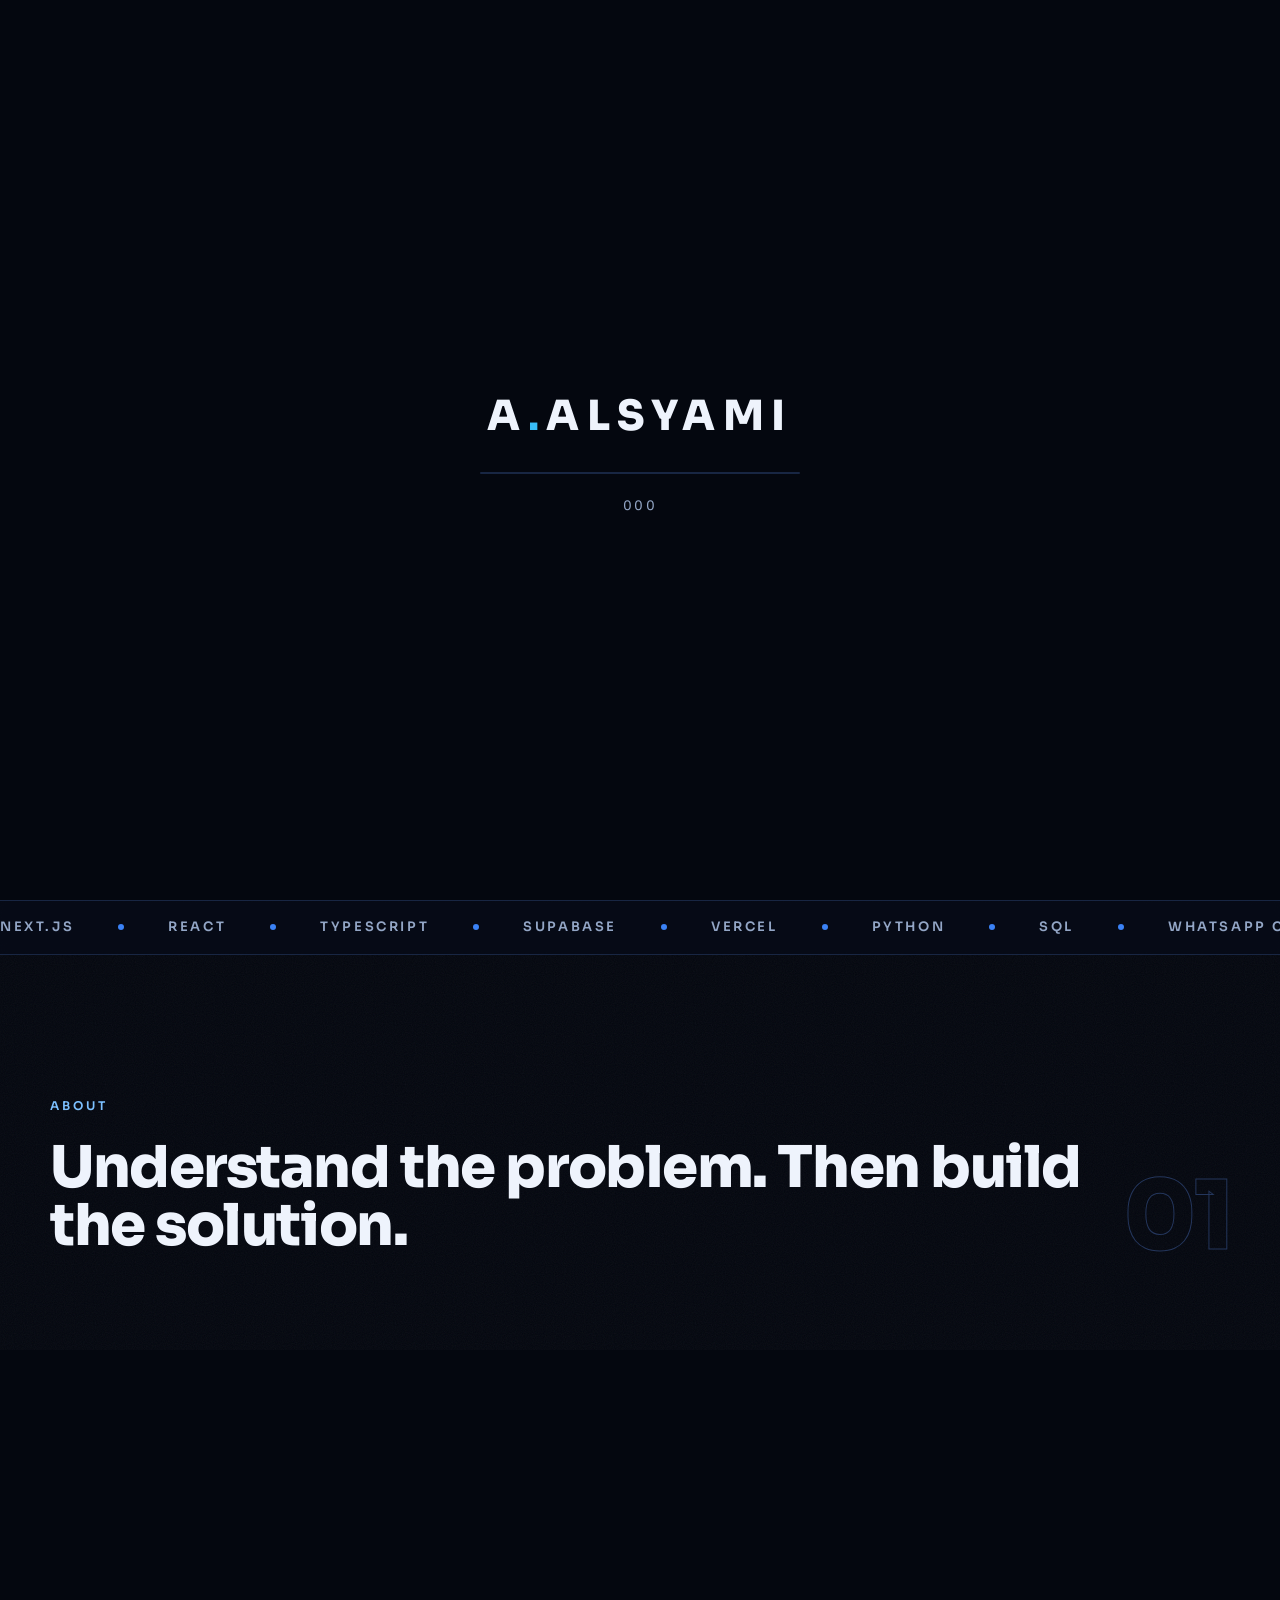
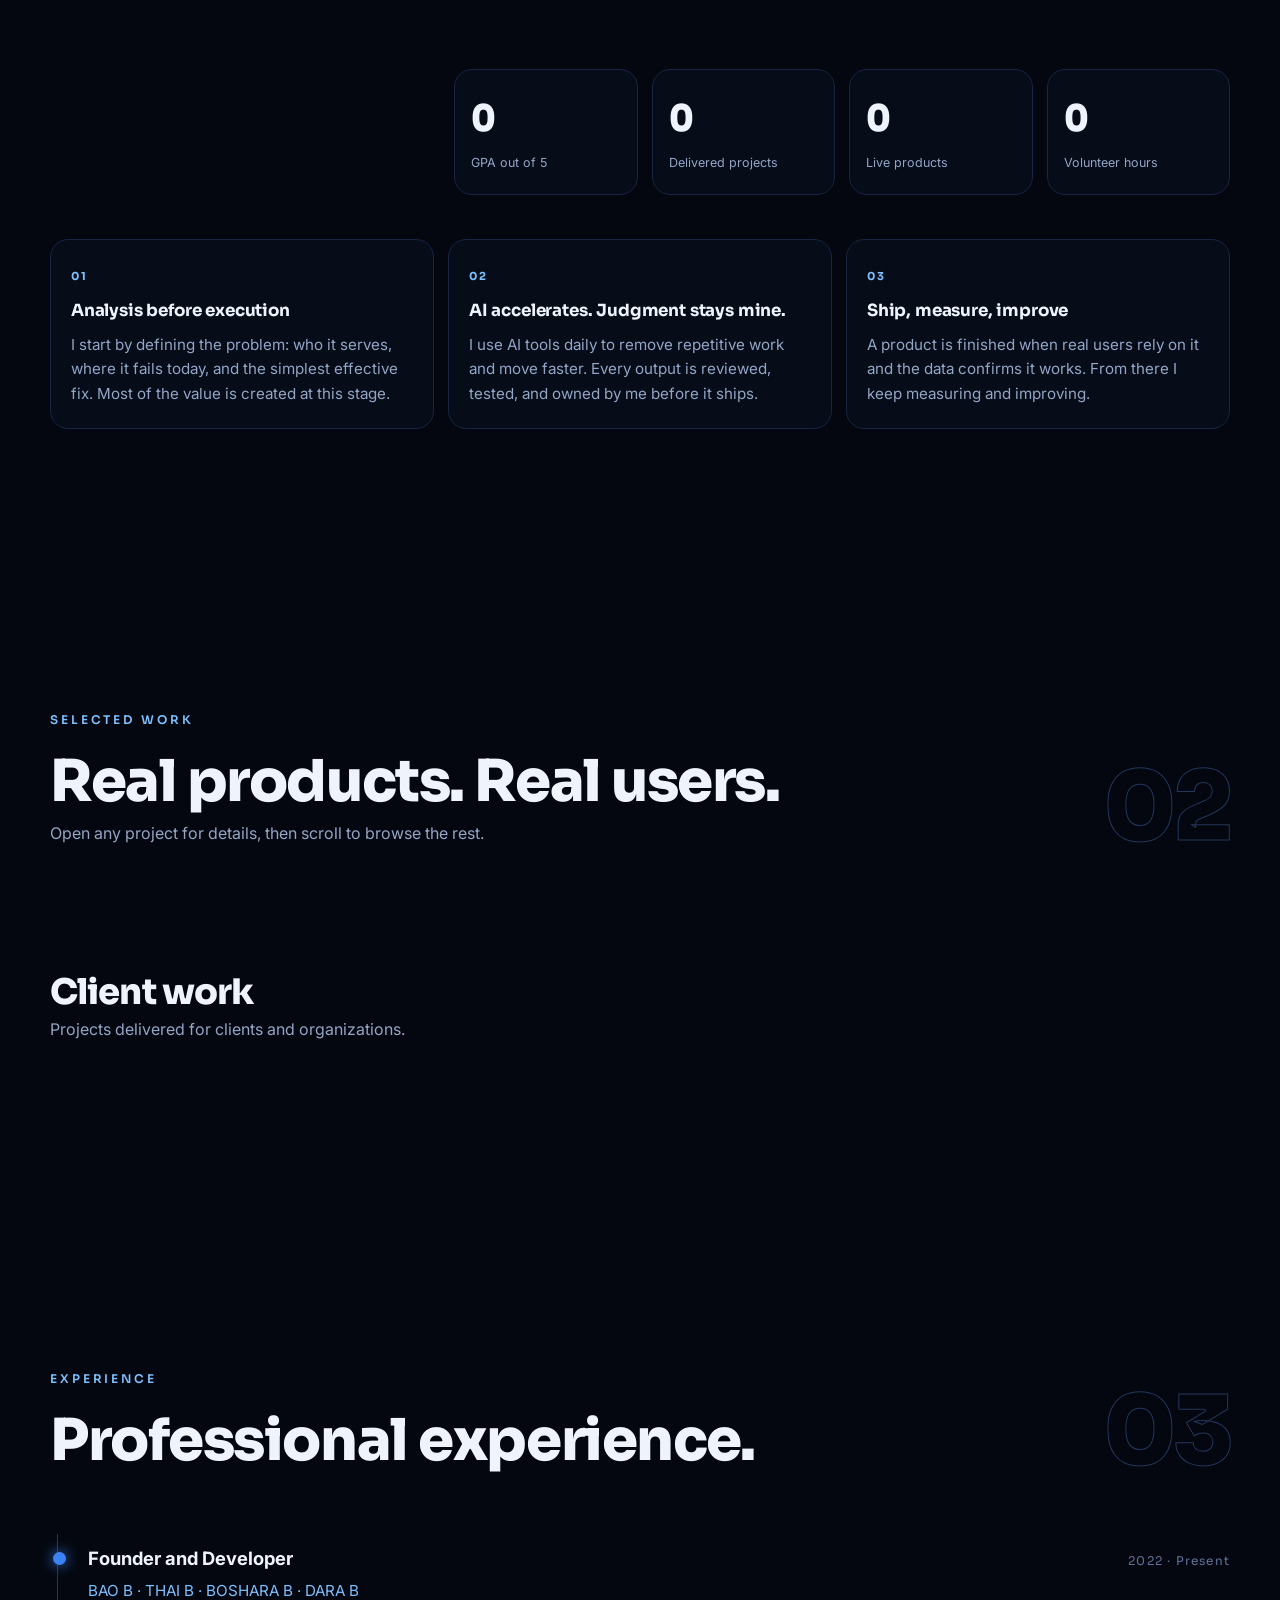
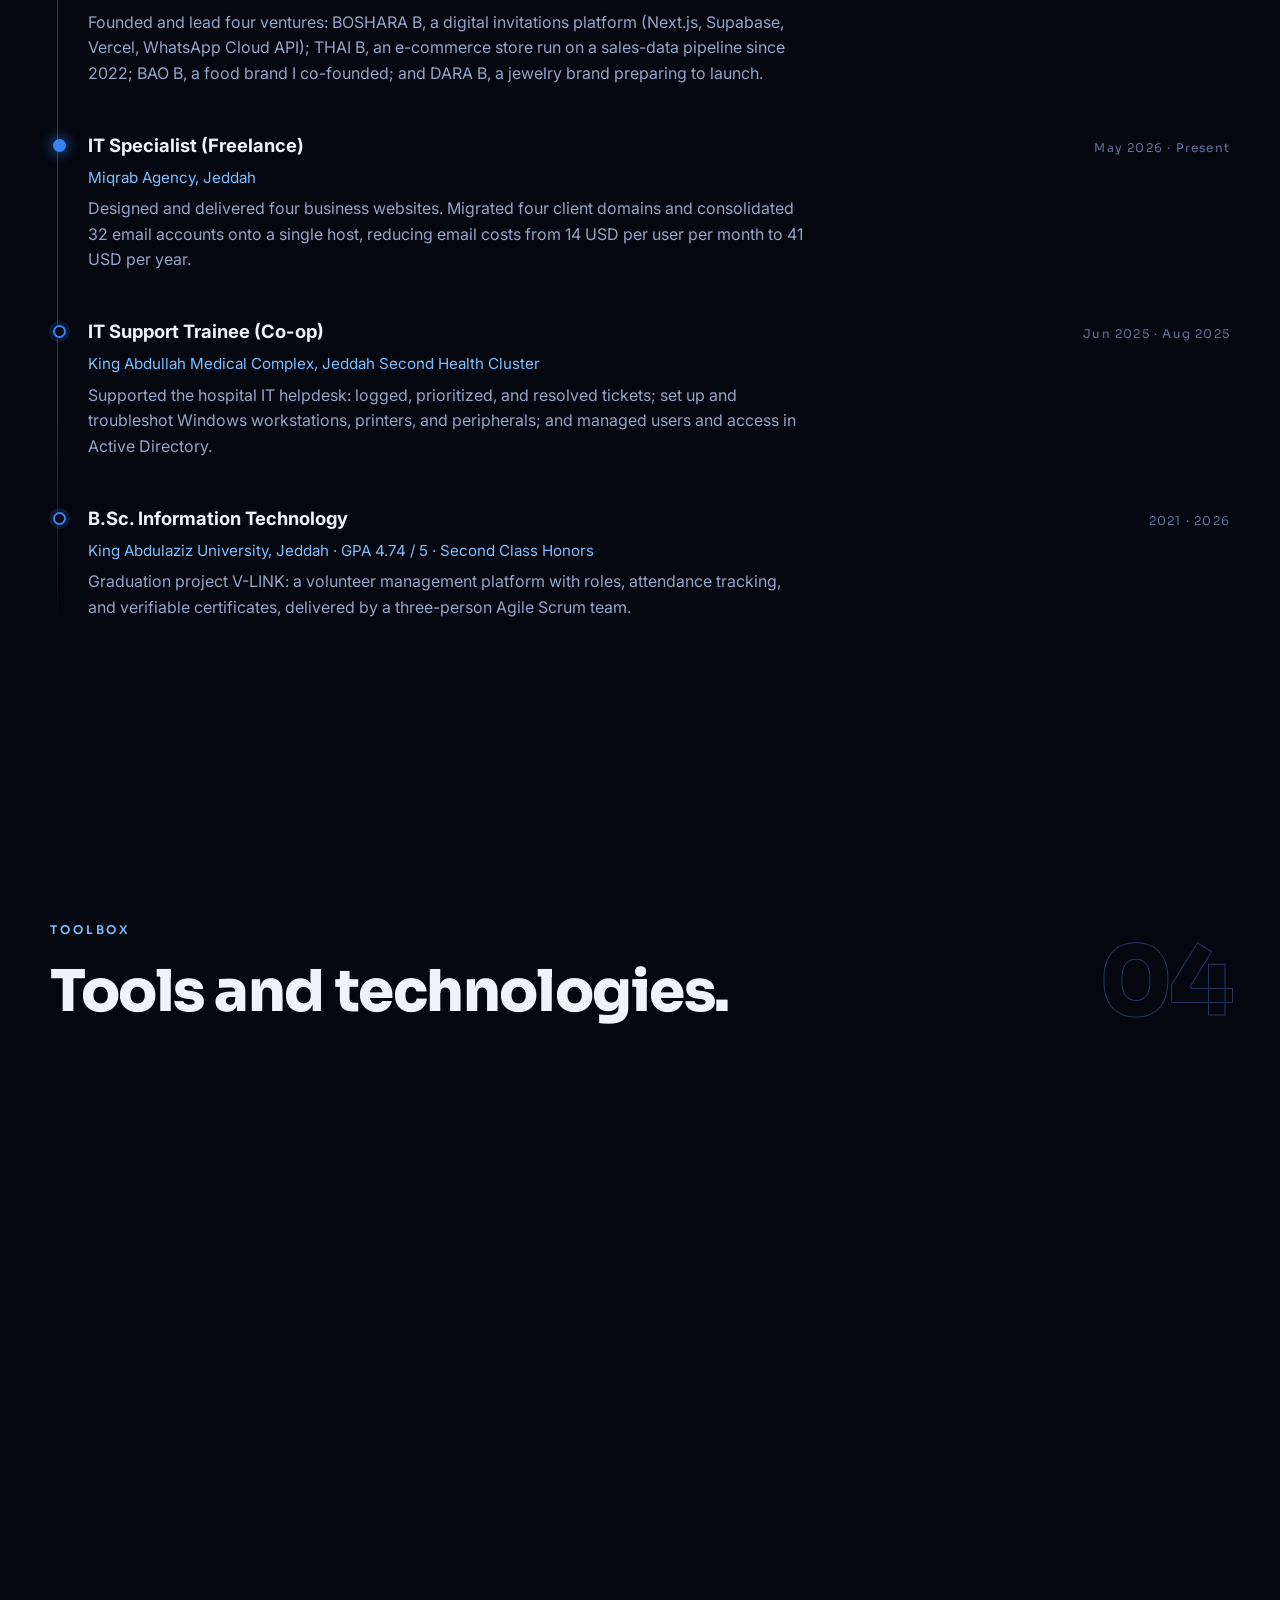
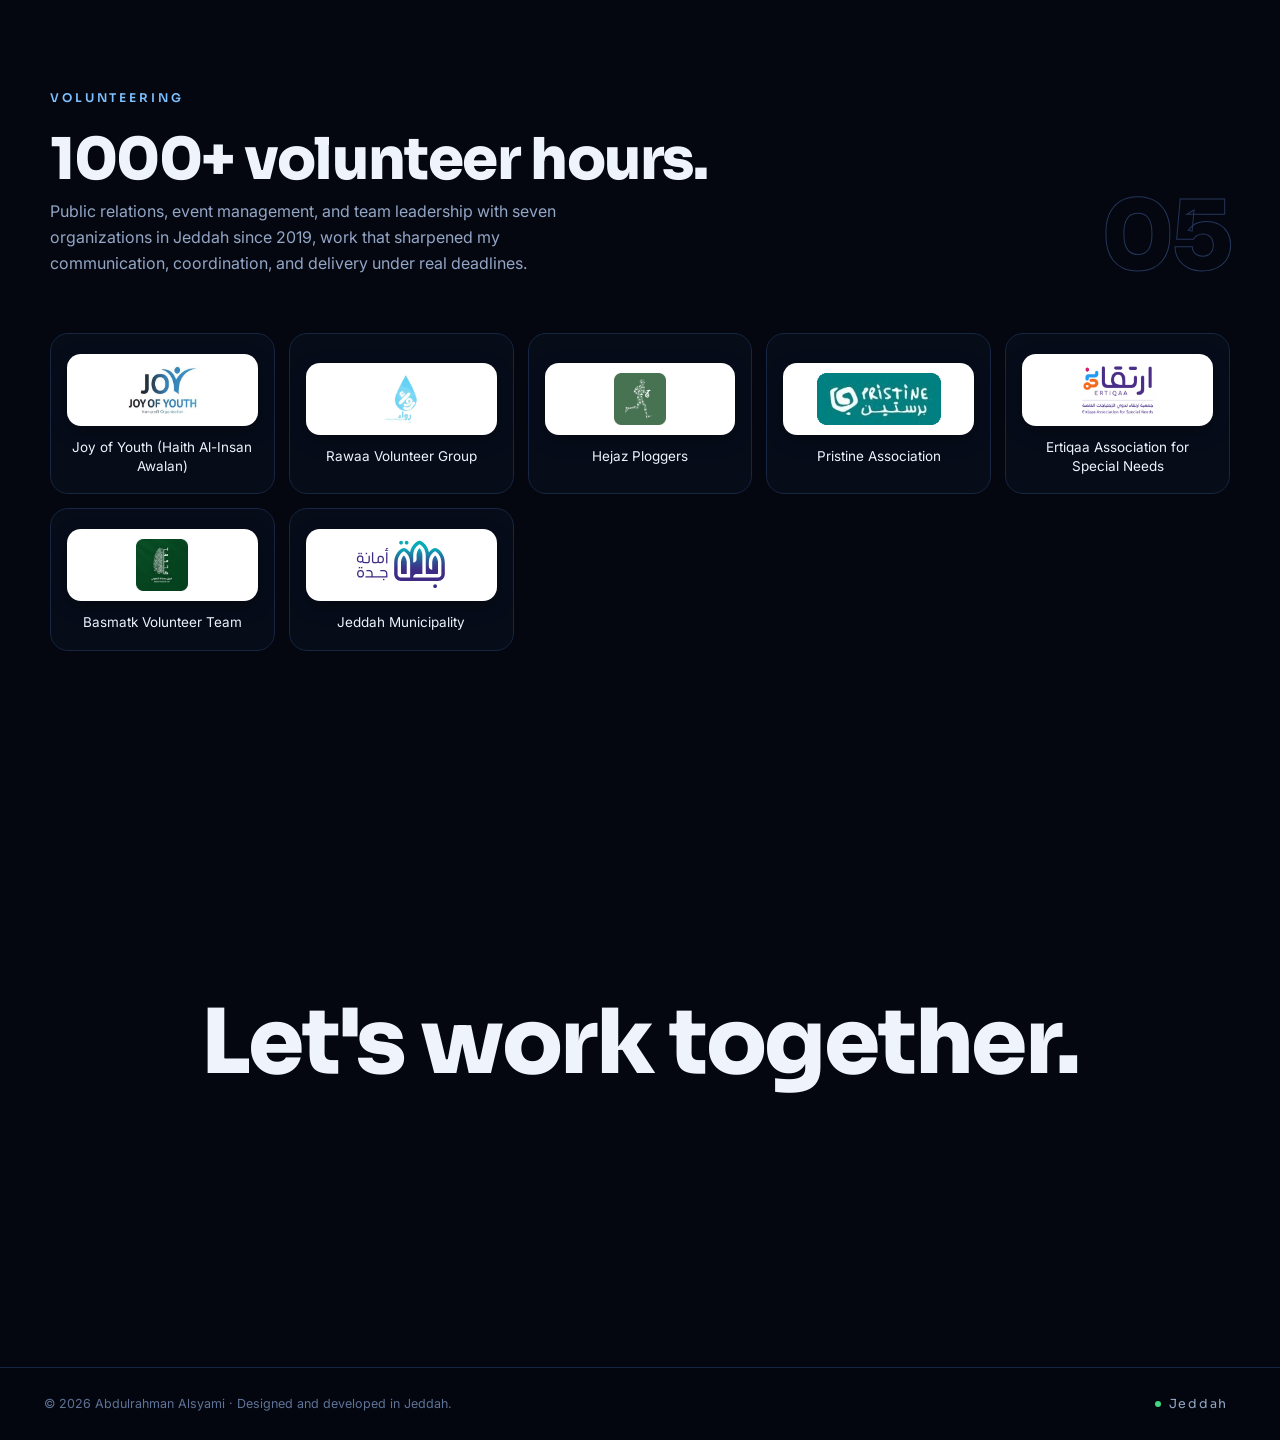
==== index.html @ 31112c0c "Portfolio site" ====
<!DOCTYPE html>
<html lang="en" dir="ltr">
<head>
<meta charset="UTF-8" />
<meta name="viewport" content="width=device-width, initial-scale=1.0, viewport-fit=cover" />
<title>Abdulrahman Alsyami · Developer</title>
<meta name="description" content="Abdulrahman Alsyami. IT graduate and full-stack developer in Jeddah. I build and ship real products: platforms, websites, data, and AI." />
<meta name="theme-color" content="#04070f" />
<meta property="og:title" content="Abdulrahman Alsyami · Developer" />
<meta property="og:description" content="I build and ship real products. Platforms, websites, data, and AI." />
<meta property="og:image" content="assets/p-bosharab.jpg" />
<link rel="icon" href="data:image/svg+xml,%3Csvg xmlns='http://www.w3.org/2000/svg' viewBox='0 0 64 64'%3E%3Crect width='64' height='64' rx='14' fill='%2304070f'/%3E%3Ctext x='50%25' y='56%25' dominant-baseline='middle' text-anchor='middle' font-family='Arial' font-weight='800' font-size='34' fill='%233b82f6'%3EA%3C/text%3E%3C/svg%3E" />
<link rel="preconnect" href="https://fonts.googleapis.com" />
<link rel="preconnect" href="https://fonts.gstatic.com" crossorigin />
<link href="https://fonts.googleapis.com/css2?family=Sora:wght@400;600;700;800&family=Inter:wght@400;500;600&family=IBM+Plex+Sans+Arabic:wght@400;500;600;700&display=swap" rel="stylesheet" />
<style>
/* ============ tokens ============ */
:root{
  --bg:#04070f; --bg2:#070c1a; --surface:#0b1224; --surface2:#0f1a33; --line:#182643; --line2:#24365c;
  --ink:#eef3fc; --soft:#93a6c6; --mute:#5f7398;
  --blue:#3b82f6; --sky:#38bdf8; --ice:#7cc0ff; --deep:#1d4ed8;
  --grad:linear-gradient(92deg,#7cc0ff 0%,#3b82f6 45%,#38bdf8 100%);
  --fd:"Sora",system-ui,sans-serif; --ft:"Inter",system-ui,sans-serif; --fa:"IBM Plex Sans Arabic",system-ui,sans-serif;
  --nav:74px; --r:18px; --r2:26px; --gutter:clamp(18px,4vw,44px);
  --ease:cubic-bezier(.16,1,.3,1);
}
*{margin:0;padding:0;box-sizing:border-box}
html{scroll-behavior:auto;-webkit-text-size-adjust:100%}
html.lenis,html.lenis body{height:auto}
.lenis.lenis-smooth{scroll-behavior:auto!important}
.lenis.lenis-stopped{overflow:hidden}
body{background:var(--bg);color:var(--ink);font-family:var(--ft);line-height:1.6;overflow-x:hidden;-webkit-font-smoothing:antialiased;min-height:100svh}
body.locked{position:fixed;left:0;right:0;width:100%;overflow:hidden}
html[dir=rtl] body{font-family:var(--fa)}
html[dir=rtl] .fd,html[dir=rtl] .brand,html[dir=rtl] .btn,html[dir=rtl] h1,html[dir=rtl] h2,html[dir=rtl] h3{font-family:var(--fa);letter-spacing:0}
a{color:inherit;text-decoration:none}
button{font:inherit;color:inherit;background:none;border:0;cursor:pointer}
img{max-width:100%;display:block}
ul{list-style:none}
::selection{background:rgba(59,130,246,.45);color:#fff}
.fd{font-family:var(--fd);font-weight:800;letter-spacing:-.025em;line-height:1.02}
html[dir=rtl] .fd{line-height:1.28}
.wrap{width:min(1180px,100% - var(--gutter)*2);margin-inline:auto}
.sr-only{position:absolute;width:1px;height:1px;overflow:hidden;clip:rect(0 0 0 0);white-space:nowrap}
.grad{background:var(--grad);-webkit-background-clip:text;background-clip:text;color:transparent}
.no-gl .gl-only{display:none!important}
.gl-only-hidden{display:none}
.no-gl .gl-only-hidden{display:block}

/* ============ layers ============ */
#gl{position:fixed;inset:0;z-index:0;display:block}
.veil{position:fixed;inset:0;z-index:1;pointer-events:none;
  background:radial-gradient(1000px 600px at 75% -10%,rgba(59,130,246,.16),transparent 60%),
             radial-gradient(800px 500px at 5% 110%,rgba(56,189,248,.09),transparent 60%)}
.grain{position:fixed;inset:-50%;z-index:1;pointer-events:none;opacity:.055;
  background-image:url("data:image/svg+xml,%3Csvg xmlns='http://www.w3.org/2000/svg' width='300' height='300'%3E%3Cfilter id='n'%3E%3CfeTurbulence type='fractalNoise' baseFrequency='.9' numOctaves='2' stitchTiles='stitch'/%3E%3C/filter%3E%3Crect width='100%25' height='100%25' filter='url(%23n)'/%3E%3C/svg%3E");
  animation:grain 1.2s steps(6) infinite}
@keyframes grain{0%{transform:translate(0,0)}20%{transform:translate(-3%,2%)}40%{transform:translate(2%,-4%)}60%{transform:translate(-4%,-1%)}80%{transform:translate(3%,3%)}100%{transform:translate(0,0)}}
main{position:relative;z-index:2}
html,body{overflow-x:clip}
section{overflow-x:clip}
#progress{position:fixed;top:0;left:0;height:2px;width:0;background:var(--grad);z-index:90;pointer-events:none}

/* ============ loader ============ */
#loader{position:fixed;inset:0;z-index:200;background:var(--bg);display:flex;flex-direction:column;align-items:center;justify-content:center;gap:22px}
#loader .ld-name{font-family:var(--fd);font-weight:800;font-size:clamp(1.6rem,4vw,2.6rem);letter-spacing:.18em}
#loader .ld-name b{color:var(--sky)}
#loader .ld-bar{width:min(320px,60vw);height:2px;background:var(--line);overflow:hidden;border-radius:2px}
#loader .ld-bar i{display:block;height:100%;width:0;background:var(--grad)}
#loader .ld-num{font-family:var(--fd);font-variant-numeric:tabular-nums;color:var(--soft);font-size:13px;letter-spacing:.2em}

/* ============ cursor ============ */
.cur,.cur-d{position:fixed;top:0;left:0;z-index:150;pointer-events:none;border-radius:50%;transform:translate(-50%,-50%);will-change:transform}
.cur{width:36px;height:36px;border:1px solid rgba(124,192,255,.75);mix-blend-mode:difference;transition:width .25s,height .25s,background .25s,border-color .25s;display:flex;align-items:center;justify-content:center}
.cur-d{width:6px;height:6px;background:var(--sky)}
.cur.big{width:70px;height:70px;background:rgba(124,192,255,.15);border-color:transparent}
.cur.txt{width:88px;height:88px;background:var(--sky);border-color:transparent;mix-blend-mode:normal}
.cur span{font-family:var(--fd);font-size:11px;font-weight:700;letter-spacing:.14em;color:#04070f;opacity:0;transition:.2s}
.cur.txt span{opacity:1}
html[dir=rtl] .cur span{font-family:var(--fa);letter-spacing:0;font-size:13px}
.hero{cursor:default}
.cur.hide,.cur-d.hide{opacity:0}
@media(hover:none){.cur,.cur-d{display:none}}
@media(hover:hover){body{cursor:none}a,button{cursor:none}}

/* ============ nav ============ */
nav{position:fixed;top:0;left:0;right:0;z-index:80;height:var(--nav);display:grid;grid-template-columns:1fr auto 1fr;align-items:center;gap:12px;padding:0 var(--gutter);transition:background .35s,border-color .35s;border-bottom:1px solid transparent}
nav.scrolled{background:rgba(4,7,15,.66);backdrop-filter:blur(16px);-webkit-backdrop-filter:blur(16px);border-color:var(--line)}
.brand{display:flex;align-items:center;gap:11px;justify-self:start;min-width:0}
.mark{flex:0 0 auto;width:38px;height:38px;border-radius:12px;background:linear-gradient(135deg,#3b82f6,#0ea5e9);display:grid;place-items:center;font-family:var(--fd);font-weight:800;font-size:17px;color:#fff;box-shadow:0 8px 22px rgba(59,130,246,.35);position:relative}
.mark::after{content:"";position:absolute;right:-2px;bottom:-2px;width:10px;height:10px;border-radius:50%;background:#41d67f;border:2px solid var(--bg);animation:pulse 2.2s infinite}
html[dir=rtl] .mark::after{right:auto;left:-2px}
.bname{display:flex;flex-direction:column;line-height:1.15;min-width:0}
.bname b{font-family:var(--fd);font-weight:700;font-size:13px;letter-spacing:.01em;white-space:nowrap}
.bname i{font-style:normal;font-size:11px;color:var(--soft);white-space:nowrap}
html[dir=rtl] .bname b{font-family:var(--fa);font-size:14px}
.nlinks{position:relative;display:flex;align-items:center;gap:2px;padding:5px;border:1px solid var(--line);border-radius:999px;background:rgba(11,18,36,.6);backdrop-filter:blur(10px);-webkit-backdrop-filter:blur(10px);justify-self:center}
.nlinks a{position:relative;z-index:1;font-size:12.5px;letter-spacing:.04em;color:var(--soft);padding:8px 13px;border-radius:999px;transition:color .2s;white-space:nowrap}
html[dir=rtl] .nlinks a{letter-spacing:0;font-size:13.5px}
.nlinks a:hover,.nlinks a.on{color:var(--ink)}
.nlinks .ind{position:absolute;top:5px;bottom:5px;left:0;width:0;border-radius:999px;background:rgba(59,130,246,.22);border:1px solid rgba(124,192,255,.28);opacity:0;transition:left .45s var(--ease),width .45s var(--ease),opacity .3s;z-index:0}
.nlinks .ind.show{opacity:1}
.nright{display:flex;align-items:center;gap:8px;justify-self:end}
.chip{border:1px solid var(--line2);border-radius:999px;padding:8px 13px;font-family:var(--fd);font-size:11.5px;letter-spacing:.12em;color:var(--ink);display:inline-flex;align-items:center;gap:8px;background:rgba(11,18,36,.5);transition:.2s}
.chip:hover{border-color:var(--blue);background:rgba(59,130,246,.12)}
html[dir=rtl] .chip{letter-spacing:0;font-family:var(--fa);font-size:13px}
.btn.xs{padding:9px 15px;font-size:12px;gap:7px}
@media(max-width:1000px){nav{grid-template-columns:1fr auto}.nlinks{display:none}}
@media(max-width:700px){.btn.xs{display:none}.bname i{display:none}}

/* ============ hero ============ */
.hero{min-height:100svh;position:relative;display:flex;flex-direction:column;justify-content:flex-end;padding:calc(var(--nav) + 12px) 0 clamp(36px,7vh,80px)}
.hero .pill{position:absolute;top:calc(var(--nav) + 10px);inset-inline-start:var(--gutter);display:inline-flex;align-items:center;gap:9px;border:1px solid var(--line);border-radius:999px;padding:7px 14px;font-size:12.5px;color:var(--soft);background:rgba(11,18,36,.55);backdrop-filter:blur(8px)}
.hero .pill i{width:8px;height:8px;border-radius:50%;background:#41d67f;animation:pulse 2s infinite}
.hero-in{position:relative}
.hero-cap{min-height:5.4rem;display:flex;flex-direction:column;justify-content:flex-end;gap:4px;margin-bottom:14px}
.hero-cap b{font-size:clamp(1.7rem,3.6vw,2.8rem);align-self:flex-start;background:var(--grad);-webkit-background-clip:text;background-clip:text;color:transparent;padding:.3em .1em .42em;margin:-.3em -.1em -.42em;line-height:1.1}
.hero-cap span{color:var(--soft);font-size:clamp(.95rem,1.4vw,1.1rem)}
html[dir=rtl] .hero-cap b{font-family:var(--fa);font-weight:700}

.hero-cap.intro b{font-size:clamp(1.3rem,2.4vw,1.9rem)}
.stage-dots{position:absolute;inset-inline-end:var(--gutter);top:50%;transform:translateY(-50%);display:flex;flex-direction:column;gap:12px;z-index:3}
.stage-dots i{width:8px;height:8px;border-radius:50%;background:var(--line2);transition:height .4s var(--ease),background .3s}
.stage-dots i.on{height:26px;border-radius:6px;background:var(--grad)}
@media(max-width:700px){.stage-dots{top:auto;bottom:18px;transform:none;flex-direction:row;inset-inline-end:50%;margin-inline-end:-38px}.stage-dots i.on{height:8px;width:24px}}
.hero .first{font-family:var(--fd);font-weight:600;font-size:clamp(12px,1.4vw,15px);letter-spacing:.34em;text-transform:uppercase;color:var(--ice);margin-bottom:10px}
html[dir=rtl] .hero .first{letter-spacing:.06em;font-size:clamp(14px,1.6vw,18px)}
.hero .h1{font-size:clamp(3rem,11vw,8.4rem);line-height:.95;margin-bottom:14px}
.hero .role{font-family:var(--fd);font-weight:600;font-size:clamp(1.15rem,2.6vw,1.9rem);color:var(--ink);min-height:1.4em;margin-bottom:16px;letter-spacing:-.01em}
.hero .role .rs{color:var(--sky)}
.hero .lead{max-width:560px;color:var(--soft);font-size:clamp(1rem,1.35vw,1.12rem);margin-bottom:30px}
.hero .cta{display:flex;flex-wrap:wrap;gap:12px;align-items:center}
.btn{display:inline-flex;align-items:center;gap:10px;padding:14px 22px;border-radius:999px;font-family:var(--fd);font-weight:700;font-size:13.5px;letter-spacing:.06em;border:1px solid var(--line2);transition:transform .25s var(--ease),background .25s,border-color .25s,color .25s;position:relative;overflow:hidden}
.btn.pri{background:var(--ink);color:#04070f;border-color:transparent}
.btn.pri:hover{background:#fff}
.btn.ghost:hover{border-color:var(--blue);background:rgba(59,130,246,.12)}
.btn .arr{display:inline-block;transition:transform .3s var(--ease)}
.btn:hover .arr{transform:translateX(4px)}
html[dir=rtl] .btn .arr{transform:scaleX(-1)}
html[dir=rtl] .btn:hover .arr{transform:scaleX(-1) translateX(4px)}
.scroll-hint{position:absolute;bottom:clamp(36px,7vh,80px);inset-inline-end:var(--gutter);display:flex;align-items:center;gap:12px;font-size:11px;letter-spacing:.24em;text-transform:uppercase;color:var(--mute);writing-mode:vertical-rl}
.scroll-hint i{width:1px;height:52px;background:linear-gradient(var(--sky),transparent);display:block;animation:hint 2s infinite}
@keyframes hint{0%{transform:scaleY(0);transform-origin:top}50%{transform:scaleY(1);transform-origin:top}51%{transform-origin:bottom}100%{transform:scaleY(0);transform-origin:bottom}}
html[dir=rtl] .scroll-hint{letter-spacing:.1em}
@media(max-width:700px){.scroll-hint{display:none}.hero .pill{font-size:11.5px}}

/* ============ marquee ============ */
.marq{border-top:1px solid var(--line);border-bottom:1px solid var(--line);padding:16px 0;overflow:hidden;background:rgba(7,12,26,.55);backdrop-filter:blur(6px);-webkit-backdrop-filter:blur(6px)}
.marq-track{display:flex;gap:44px;width:max-content;animation:marq 42s linear infinite;will-change:transform}
html[dir=rtl] .marq-track{animation-direction:reverse}
.marq:hover .marq-track{animation-play-state:paused}
.marq span{font-family:var(--fd);font-weight:600;font-size:13px;letter-spacing:.2em;text-transform:uppercase;color:var(--soft);white-space:nowrap;display:flex;align-items:center;gap:44px}
.marq span::after{content:"";width:6px;height:6px;border-radius:50%;background:var(--blue);display:inline-block}
html[dir=rtl] .marq span{letter-spacing:.02em;font-size:14px}
@keyframes marq{to{transform:translateX(-50%)}}

/* ============ sections ============ */
section{padding:clamp(84px,11vw,150px) 0;position:relative}
.sh{display:flex;align-items:flex-end;justify-content:space-between;gap:24px;margin-bottom:clamp(32px,5vw,56px)}
.sh .idx{font-family:var(--fd);font-weight:800;font-size:clamp(3rem,8vw,6rem);line-height:.8;color:transparent;-webkit-text-stroke:1px var(--line2);letter-spacing:-.04em}
.sh .eyebrow{font-family:var(--fd);font-weight:600;letter-spacing:.24em;text-transform:uppercase;font-size:12px;color:var(--ice);margin-bottom:12px}
html[dir=rtl] .sh .eyebrow{letter-spacing:.05em}
.sh h2{font-size:clamp(2rem,5.2vw,3.6rem)}
.sh p{color:var(--soft);max-width:520px;margin-top:10px}
.line{height:1px;background:linear-gradient(90deg,var(--line2),transparent)}

/* split text */
.split .w{display:inline-block;overflow:hidden;vertical-align:bottom;padding:.34em .06em .42em;margin:-.34em -.06em -.42em}
/* the gradient only paints the element box, so give the glyph room for Arabic dots and marks below and above the line */
.split .w.hl i{padding:.3em .08em .42em;margin:-.3em -.08em -.42em}
.split .w i{display:inline-block;font-style:normal;will-change:transform;transform-origin:50% 90%}
.split .w.hl{position:relative;overflow:visible}
.split .w.hl i{background:var(--grad);-webkit-background-clip:text;background-clip:text;color:transparent}
.split .w.hl::after{content:"";position:absolute;inset-inline:.08em;bottom:.3em;height:.07em;min-height:3px;border-radius:9px;background:var(--grad);transform:scaleX(0);transform-origin:left;transition:transform .7s cubic-bezier(.65,0,.35,1)}
html[dir=rtl] .split .w.hl::after{transform-origin:right}
.split .w.hl.drawn::after{transform:scaleX(1)}
.ch{display:inline-block;white-space:pre}
.sh{transform-origin:left center;will-change:transform}
html[dir=rtl] .sh{transform-origin:right center}
.stat b{display:inline-block;transform-origin:left bottom}
html[dir=rtl] .stat b{transform-origin:right bottom}
.pr b{display:inline-block}
.pr.reveal,.ti.reveal,.org.reveal{opacity:1;transform:none;transition:none}
.reveal{opacity:0;transform:translateY(26px)}
.reveal.in{opacity:1;transform:none;transition:opacity .9s var(--ease),transform .9s var(--ease)}

/* ============ about ============ */
.about-grid{display:grid;grid-template-columns:340px 1fr;gap:clamp(30px,5vw,64px);align-items:start}
@media(max-width:820px){.about-grid{grid-template-columns:1fr}}
.photo{position:relative;aspect-ratio:4/5;border-radius:var(--r2);overflow:hidden;border:1px solid var(--line);background:linear-gradient(150deg,#101b36,#070c1a);transform:perspective(900px) rotateX(var(--rx,0)) rotateY(var(--ry,0));transition:transform .15s;box-shadow:0 30px 80px rgba(0,0,0,.45)}
.photo img{width:100%;height:100%;object-fit:cover;position:relative;z-index:1}
.photo .ph{position:absolute;inset:0;z-index:0;display:flex;align-items:center;justify-content:center;font-family:var(--fd);font-weight:800;font-size:7rem;color:#1a2a4d;letter-spacing:-.05em}
.photo .ph b{color:var(--blue)}
.photo .badge{position:absolute;z-index:3;bottom:14px;inset-inline-start:14px;background:rgba(4,7,15,.7);backdrop-filter:blur(8px);border:1px solid var(--line2);border-radius:999px;padding:7px 12px;font-size:12px;color:var(--ink);display:flex;align-items:center;gap:8px}
.photo .badge i{width:7px;height:7px;border-radius:50%;background:#41d67f}
.photo .shine{position:absolute;inset:0;z-index:2;background:radial-gradient(400px 300px at var(--mx,50%) var(--my,50%),rgba(124,192,255,.16),transparent 60%);pointer-events:none}
.about-txt p{color:var(--soft);font-size:clamp(1.05rem,1.5vw,1.22rem);margin-bottom:20px;max-width:680px}
.about-txt p strong{color:var(--ink);font-weight:600}
.stats{display:grid;grid-template-columns:repeat(4,1fr);gap:14px;margin-top:30px}
@media(max-width:620px){.stats{grid-template-columns:repeat(2,1fr)}}
.stat{border:1px solid var(--line);border-radius:var(--r);padding:20px 16px;background:rgba(11,18,36,.55);position:relative;overflow:hidden}
.stat::before{content:"";position:absolute;inset:0;background:radial-gradient(200px 120px at 0% 0%,rgba(59,130,246,.18),transparent 60%);opacity:0;transition:.4s}
.stat:hover::before{opacity:1}
.stat b{display:block;font-family:var(--fd);font-weight:800;font-size:clamp(1.7rem,3vw,2.3rem);letter-spacing:-.03em;font-variant-numeric:tabular-nums}
.stat span{font-size:12.5px;color:var(--soft)}

.principles{display:grid;grid-template-columns:repeat(3,1fr);gap:14px;margin-top:clamp(28px,4vw,44px)}
@media(max-width:820px){.principles{grid-template-columns:1fr}}
.pr{border:1px solid var(--line);border-radius:var(--r);padding:22px 20px;background:rgba(11,18,36,.5);position:relative;overflow:hidden}
.pr::before{content:"";position:absolute;inset:0;background:radial-gradient(240px 140px at 0% 0%,rgba(59,130,246,.16),transparent 60%);opacity:0;transition:.4s}
.pr:hover::before{opacity:1}
.pr b{font-family:var(--fd);font-size:11px;letter-spacing:.22em;color:var(--ice)}
.pr h4{font-family:var(--fd);font-weight:700;font-size:1.05rem;margin:10px 0 8px;letter-spacing:-.01em}
html[dir=rtl] .pr h4{font-family:var(--fa);letter-spacing:0}
.pr p{color:var(--soft);font-size:.95rem;margin:0}

/* ============ volunteering ============ */
.orgs{display:grid;grid-template-columns:repeat(auto-fill,minmax(210px,1fr));gap:14px}
.org{border:1px solid var(--line);border-radius:var(--r);padding:20px 16px 18px;background:rgba(11,18,36,.5);display:flex;flex-direction:column;align-items:center;justify-content:center;gap:12px;text-align:center;min-height:118px;transition:border-color .3s,transform .4s var(--ease)}
.org:hover{border-color:var(--line2);transform:translateY(-3px)}
.org .lg{display:grid;place-items:center;height:72px;width:100%;max-width:200px;padding:10px 16px;background:#fff;border-radius:14px;box-shadow:0 6px 18px rgba(0,0,0,.25);transition:transform .4s var(--ease)}
.org:hover .lg{transform:scale(1.04)}
.org .lg img{max-height:52px;max-width:100%;width:auto;height:auto;object-fit:contain;display:block}
.org span{font-size:13.5px;color:var(--ink);line-height:1.4}

/* ============ work ============ */
.subhead{margin:clamp(40px,6vw,72px) 0 18px}
.subhead h3{font-size:clamp(1.5rem,3.2vw,2.2rem)}
.subhead p{color:var(--soft);margin-top:6px;max-width:560px}
.status.events::before{background:#e8a13a;box-shadow:0 0 10px #e8a13a}
.status.prelaunch::before{background:#C8A45D;box-shadow:0 0 10px #C8A45D}
.filters{display:flex;flex-wrap:wrap;gap:8px;margin-bottom:26px}
.filters button{border:1px solid var(--line);border-radius:999px;padding:8px 15px;font-family:var(--fd);font-size:12px;letter-spacing:.08em;color:var(--soft);transition:.2s}
html[dir=rtl] .filters button{letter-spacing:0;font-family:var(--fa);font-size:13.5px}
.filters button.on,.filters button:hover{color:var(--ink);border-color:var(--blue);background:rgba(59,130,246,.12)}
.stack{display:grid;gap:26px;margin-bottom:48px}
.fcard{position:sticky;top:calc(var(--nav) + 10px + var(--i) * 12px);display:grid;grid-template-columns:1.12fr .88fr;border:1px solid var(--line2);border-radius:var(--r2);background:linear-gradient(150deg,#0f1a33,#080e1f);overflow:hidden;min-height:min(72vh,640px);box-shadow:0 30px 90px rgba(0,0,0,.5);transform-origin:top center;will-change:transform}
.fcard-media{position:relative;overflow:hidden;min-height:260px}
.fcard-media img{position:absolute;inset:-8% 0;width:100%;height:116%;object-fit:cover;object-position:top;transition:transform .8s var(--ease);will-change:transform}
.fcard:hover .fcard-media img{transform:scale(1.04)}
.fcard-media::after{content:"";position:absolute;inset:0;background:linear-gradient(90deg,transparent 60%,rgba(8,14,31,.9));pointer-events:none}
html[dir=rtl] .fcard-media::after{background:linear-gradient(270deg,transparent 60%,rgba(8,14,31,.9))}
.fcard-body{padding:clamp(24px,3.4vw,44px);display:flex;flex-direction:column;justify-content:center;gap:16px;position:relative}
.fcard-top{display:flex;align-items:center;justify-content:space-between;gap:12px}
.num{font-family:var(--fd);font-weight:700;font-size:12px;letter-spacing:.24em;color:var(--mute)}
.status{display:inline-flex;align-items:center;gap:7px;font-size:11.5px;letter-spacing:.06em;border:1px solid var(--line2);border-radius:999px;padding:5px 11px;color:var(--soft);white-space:nowrap}
.status::before{content:"";width:7px;height:7px;border-radius:50%;background:var(--mute)}
.status.live::before{background:#41d67f;box-shadow:0 0 10px #41d67f}
.status.beta::before{background:var(--sky);box-shadow:0 0 10px var(--sky)}
.status.dev::before{background:#f5b342;box-shadow:0 0 10px #f5b342}
.fcard h3{font-size:clamp(1.7rem,3.4vw,2.7rem)}
.fcard p{color:var(--soft);font-size:1.02rem;max-width:460px}
.tags{display:flex;flex-wrap:wrap;gap:7px}
.tags span{font-family:var(--fd);font-size:11px;letter-spacing:.06em;border:1px solid var(--line);border-radius:8px;padding:5px 9px;color:var(--ice);background:rgba(59,130,246,.07)}
html[dir=rtl] .tags span{font-family:var(--ft)}
.fcard-actions{display:flex;flex-wrap:wrap;gap:10px;align-items:center;margin-top:6px}
.btn.sm{padding:11px 17px;font-size:12.5px}
.link{color:var(--ice);font-size:13.5px;display:inline-flex;align-items:center;gap:6px;padding:10px 6px;position:relative}
.link::after{content:"";position:absolute;left:6px;right:6px;bottom:6px;height:1px;background:var(--ice);transform:scaleX(0);transform-origin:left;transition:transform .3s var(--ease)}
.link:hover::after{transform:scaleX(1)}
@media(max-width:820px){
  .fcard{grid-template-columns:1fr;min-height:auto;top:calc(var(--nav) + 6px + var(--i) * 8px)}
  .fcard-media{aspect-ratio:16/10;min-height:0}
  .fcard-media img{inset:0;height:100%}
  .fcard-media::after{background:linear-gradient(180deg,transparent 60%,rgba(8,14,31,.95))}
  html[dir=rtl] .fcard-media::after{background:linear-gradient(180deg,transparent 60%,rgba(8,14,31,.95))}
}
.grid{display:grid;grid-template-columns:repeat(auto-fill,minmax(290px,1fr));gap:22px}
.gcard{border:1px solid var(--line);border-radius:var(--r);overflow:hidden;background:rgba(11,18,36,.6);transition:transform .45s var(--ease),border-color .3s,box-shadow .45s;position:relative;transform:perspective(900px) rotateX(var(--rx,0)) rotateY(var(--ry,0))}
.gcard:hover{border-color:var(--line2);box-shadow:0 24px 60px rgba(0,0,0,.45)}
.gmedia{aspect-ratio:16/10;overflow:hidden;position:relative;background:#0b1224}
.gmedia img{width:100%;height:100%;object-fit:cover;object-position:top;transition:transform .8s var(--ease)}
.gcard:hover .gmedia img{transform:scale(1.05)}
.gmedia .go{position:absolute;inset:auto 12px 12px auto;background:var(--ink);color:#04070f;border-radius:999px;width:38px;height:38px;display:flex;align-items:center;justify-content:center;font-weight:700;opacity:0;transform:translateY(8px);transition:.35s var(--ease)}
html[dir=rtl] .gmedia .go{inset:auto auto 12px 12px;transform:translateY(8px) scaleX(-1)}
.gcard:hover .gmedia .go{opacity:1;transform:translateY(0)}
html[dir=rtl] .gcard:hover .gmedia .go{transform:scaleX(-1)}
.gbody{padding:18px 18px 20px;display:flex;flex-direction:column;gap:10px}
.gbody .row{display:flex;justify-content:space-between;align-items:center;gap:10px}
.gbody h3{font-size:1.2rem}
.gbody p{color:var(--soft);font-size:.95rem}
.gcard .tags span{font-size:10.5px}
.gact{display:flex;flex-wrap:wrap;gap:4px 14px;margin-top:4px;padding-top:12px;border-top:1px solid var(--line)}
.gact .link{font-size:12.5px;padding:6px 4px}
.gact .link::after{left:4px;right:4px;bottom:3px}

/* ============ timeline ============ */
.tl{position:relative;display:grid;gap:8px}
.tl::before{content:"";position:absolute;top:8px;bottom:8px;inset-inline-start:7px;width:1px;background:linear-gradient(var(--line2),var(--line2) 70%,transparent)}
.ti{position:relative;padding-inline-start:38px;padding-block:18px;display:grid;grid-template-columns:1fr auto;gap:6px 24px;align-items:baseline}
.ti::before{content:"";position:absolute;inset-inline-start:3px;top:26px;width:9px;height:9px;border-radius:50%;background:var(--bg);border:2px solid var(--blue);box-shadow:0 0 0 4px rgba(59,130,246,.15)}
.ti.now::before{background:var(--blue);box-shadow:0 0 14px var(--blue)}
.ti h3{font-size:1.15rem;font-weight:700}
.ti .co{color:var(--ice);font-size:.95rem}
.ti .dt{font-family:var(--fd);font-size:12px;letter-spacing:.1em;color:var(--mute);white-space:nowrap;grid-column:2;grid-row:1}
html[dir=rtl] .ti .dt{letter-spacing:0;font-family:var(--ft)}
.ti p{grid-column:1/-1;color:var(--soft);max-width:720px}
@media(max-width:620px){.ti{grid-template-columns:1fr}.ti .dt{grid-column:1;grid-row:auto}}

/* ============ skills ============ */
.skills{display:grid;grid-template-columns:repeat(auto-fit,minmax(240px,1fr));gap:18px}
.sk{border:1px solid var(--line);border-radius:var(--r);padding:22px;background:rgba(11,18,36,.55);position:relative;overflow:hidden}
.sk::after{content:"";position:absolute;inset:0;background:radial-gradient(260px 160px at 100% 0%,rgba(56,189,248,.14),transparent 60%);opacity:0;transition:.4s}
.sk:hover::after{opacity:1}
.sk h3{font-size:.8rem;letter-spacing:.2em;text-transform:uppercase;color:var(--ice);margin-bottom:14px;font-family:var(--fd);font-weight:600}
html[dir=rtl] .sk h3{letter-spacing:.04em;font-size:.95rem}
.sk ul{display:flex;flex-wrap:wrap;gap:8px}
.sk li{font-size:13px;border:1px solid var(--line);border-radius:9px;padding:6px 10px;color:var(--ink);background:rgba(15,26,51,.5)}
.sk li.soon{color:var(--soft);border-style:dashed}

/* ============ contact ============ */
.contact{text-align:center;padding-bottom:60px}
.contact .big{font-size:clamp(2.4rem,7vw,5.6rem);margin-bottom:clamp(28px,4vw,44px);padding-top:.34em}
.sh h2{padding-top:.2em}
.email{display:inline-block;font-family:var(--fd);font-weight:700;font-size:clamp(1.25rem,4.4vw,3.2rem);letter-spacing:-.02em;color:var(--ink);padding:8px 14px;border-radius:14px;transition:.3s;position:relative}
.email:hover{background:rgba(59,130,246,.12)}
.email::after{content:"";position:absolute;left:14px;right:14px;bottom:8px;height:2px;background:var(--grad);transform:scaleX(0);transform-origin:left;transition:transform .45s var(--ease)}
.email:hover::after{transform:scaleX(1)}
.socials{display:flex;justify-content:center;flex-wrap:wrap;gap:12px;margin-top:26px}
footer{border-top:1px solid var(--line);padding:26px var(--gutter);display:flex;flex-wrap:wrap;justify-content:space-between;align-items:center;gap:12px;color:var(--mute);font-size:12.5px;position:relative;z-index:2;background:rgba(4,7,15,.6)}
footer .clock{font-family:var(--fd);letter-spacing:.14em;font-variant-numeric:tabular-nums;color:var(--soft);display:flex;align-items:center;gap:8px}
footer .clock i{width:6px;height:6px;border-radius:50%;background:#41d67f;animation:pulse 2s infinite}

/* ============ modal ============ */
#modal{position:fixed;inset:0;z-index:120;display:none;align-items:center;justify-content:center;padding:clamp(10px,2vw,28px)}
#modal.open{display:flex}
#modal .back{position:absolute;inset:0;background:rgba(2,4,10,.78);backdrop-filter:blur(10px);-webkit-backdrop-filter:blur(10px)}
.panel{position:relative;width:min(1240px,100%);max-height:min(92svh,860px);display:grid;grid-template-columns:1.35fr .8fr;touch-action:pan-y;border:1px solid var(--line2);border-radius:var(--r2);overflow:hidden;background:linear-gradient(150deg,#0e1830,#070c1a);box-shadow:0 40px 120px rgba(0,0,0,.7)}
.m-media{position:relative;background:#050912;overflow-y:auto;overflow-x:hidden;min-height:320px;overscroll-behavior:contain;scrollbar-width:thin;scrollbar-color:var(--line2) transparent}
.m-media::-webkit-scrollbar{width:8px}
.m-media::-webkit-scrollbar-thumb{background:var(--line2);border-radius:8px}
.m-media img{width:100%;height:auto;display:block}
.m-media .frame{position:sticky;top:0;height:34px;background:rgba(11,18,36,.85);backdrop-filter:blur(6px);display:flex;align-items:center;gap:7px;padding:0 14px;border-bottom:1px solid var(--line);z-index:2}
.m-media .frame i{width:9px;height:9px;border-radius:50%;background:var(--line2)}
.m-media .frame span{margin-inline-start:10px;font-size:11px;color:var(--mute);letter-spacing:.06em;font-family:var(--fd);direction:ltr}
.m-body{padding:clamp(22px,3vw,40px);padding-top:calc(clamp(22px,3vw,40px) + 44px);display:flex;flex-direction:column;gap:16px;overflow:auto}
.m-body h3{font-size:clamp(1.6rem,3vw,2.4rem)}
.m-body p{color:var(--soft);font-size:1.02rem}
.m-meta{display:grid;grid-template-columns:auto 1fr;gap:8px 16px;font-size:13px;color:var(--soft);border-top:1px solid var(--line);border-bottom:1px solid var(--line);padding:14px 0}
.m-meta b{color:var(--ice);font-weight:600;font-family:var(--fd);font-size:11px;letter-spacing:.16em;text-transform:uppercase;align-self:center}
html[dir=rtl] .m-meta b{letter-spacing:.03em;font-family:var(--fa);font-size:13px}
.m-actions{display:flex;flex-wrap:wrap;gap:10px;margin-top:auto;padding-top:8px}
.m-nav{position:absolute;top:14px;inset-inline-end:14px;display:flex;gap:8px;z-index:3}
.m-nav button{width:40px;height:40px;border-radius:50%;border:1px solid var(--line2);background:rgba(4,7,15,.7);backdrop-filter:blur(6px);display:flex;align-items:center;justify-content:center;transition:.2s;font-size:16px}
.m-nav button:hover{border-color:var(--blue);background:rgba(59,130,246,.2)}
.m-count{font-family:var(--fd);font-size:11px;letter-spacing:.2em;color:var(--mute);direction:ltr}
.m-rail{position:absolute;inset-inline-end:0;top:0;bottom:0;width:3px;background:var(--line);z-index:3;overflow:hidden}
.m-rail i{display:block;width:100%;height:10%;background:var(--grad);transition:height .5s var(--ease)}
.m-actions{align-items:center}
.m-hint{font-family:var(--fd);font-size:10.5px;letter-spacing:.14em;text-transform:uppercase;color:var(--mute);display:inline-flex;align-items:center;gap:8px;margin-inline-start:auto}
html[dir=rtl] .m-hint{font-family:var(--fa);letter-spacing:0;font-size:12px}
.m-hint::after{content:"↓";display:inline-block;color:var(--ice);animation:bob 1.4s infinite}
@keyframes bob{0%,100%{transform:translateY(0)}50%{transform:translateY(4px)}}
@media(max-width:860px){
  .panel{grid-template-columns:1fr;max-height:94svh;overflow:auto}
  .m-media{min-height:0;overflow:visible}
    .m-body{overflow:visible;padding-top:clamp(22px,3vw,40px)}
}

/* ============ mobile dock ============ */
.dock{position:fixed;bottom:calc(14px + env(safe-area-inset-bottom, 0px));left:50%;top:auto;z-index:85;display:none;gap:2px;padding:6px;border-radius:999px;background:rgba(7,12,26,.82);backdrop-filter:blur(14px);-webkit-backdrop-filter:blur(14px);border:1px solid var(--line2);box-shadow:0 14px 40px rgba(0,0,0,.5);transform:translate(-50%,140%);opacity:0;transition:transform .45s var(--ease),opacity .3s}
.dock.show{transform:translate(-50%,0);opacity:1}
body.locked .dock{transform:translate(-50%,140%);opacity:0}
.dock a{padding:9px 13px;border-radius:999px;font-size:12.5px;color:var(--soft);white-space:nowrap;transition:.2s}
.dock a.on{background:rgba(59,130,246,.2);color:var(--ink)}
@media(max-width:1000px){.dock{display:flex}footer{padding-bottom:86px}}
@media(max-width:768px){.grain{animation:none;opacity:.04}}

/* ============ motion prefs ============ */
@media(prefers-reduced-motion:reduce){
  .split .w.hl::after{transform:scaleX(1);transition:none}
  .reveal{opacity:1;transform:none}
  .marq-track{animation:none}
  .grain{animation:none}
  .split .w i{transform:none!important}
}

/* hero now holds only the stage caption: center it under the particle picture and give it weight */
.hero{padding-bottom:clamp(56px,11vh,130px)}
.hero-cap{align-items:center;text-align:center;margin-bottom:0;min-height:6.4rem}
.hero-cap b{align-self:center;font-size:clamp(2.2rem,5vw,3.8rem)}
.hero-cap.intro b{font-size:clamp(1.7rem,3.6vw,2.7rem)}
.hero-cap span{font-size:clamp(1rem,1.5vw,1.25rem)}

@media(max-width:820px){.fcard{position:relative;top:auto}.stack{gap:18px}}

</style>
</head>
<body>

<div id="loader"><div class="ld-name">A<b>.</b>ALSYAMI</div><div class="ld-bar"><i></i></div><div class="ld-num">000</div></div>
<div id="progress"></div>
<canvas id="gl"></canvas>
<div class="veil"></div>
<div class="grain"></div>
<div class="cur"><span>OPEN</span></div><div class="cur-d"></div>

<nav id="nav">
  <a href="#hero" class="brand" aria-label="Home"><span class="mark">A</span><span class="bname"><b data-en="Abdulrahman Alsyami" data-ar="عبدالرحمن السيامي">Abdulrahman Alsyami</b><i data-en="Full-stack developer · Jeddah" data-ar="مطوّر ويب متكامل · جدة">Full-stack developer · Jeddah</i></span></a>
  <div class="nlinks" id="navLinks">
    <span class="ind"></span>
    <a href="#about" data-en="About" data-ar="نبذة">About</a>
    <a href="#work" data-en="Work" data-ar="الأعمال">Work</a>
    <a href="#exp" data-en="Experience" data-ar="الخبرة">Experience</a>
    <a href="#vol" data-en="Volunteering" data-ar="التطوّع">Volunteering</a>
    <a href="#contact" data-en="Contact" data-ar="تواصل">Contact</a>
  </div>
  <div class="nright">
    <button class="chip" id="lang" aria-label="Switch language">عربي</button>
    <a href="#contact" class="btn pri xs"><span data-en="Get in touch" data-ar="تواصل معي">Get in touch</span><span class="arr">→</span></a>
  </div>
</nav>

<main>
  <header class="hero" id="hero">
    <span class="pill"><i></i><span data-en="Open to opportunities · Jeddah" data-ar="متاح لفرص العمل · جدة">Open to opportunities · Jeddah</span></span>
    <h1 class="sr-only">Abdulrahman Alsyami</h1>
    <div class="stage-dots" id="stageDots" aria-hidden="true"><i class="on"></i><i></i><i></i><i></i></div>
    <div class="wrap hero-in">
      <div class="hero-cap" id="heroCap" aria-live="polite"></div>
      <div class="h1 fd gl-only-hidden" aria-hidden="true" data-en="Alsyami" data-ar="السيامي">Alsyami</div>
    </div>
    <div class="scroll-hint"><span data-en="Scroll" data-ar="مرّر للأسفل">Scroll</span><i></i></div>
  </header>

  <div class="marq" aria-hidden="true">
    <div class="marq-track">
      <span>Next.js</span><span>React</span><span>TypeScript</span><span>Supabase</span><span>Vercel</span><span>Python</span><span>SQL</span><span>WhatsApp Cloud API</span><span>Playwright</span><span>Firebase</span><span>Tailwind</span><span>Astro</span><span>Power Apps</span><span>AI-assisted development</span>
      <span>Next.js</span><span>React</span><span>TypeScript</span><span>Supabase</span><span>Vercel</span><span>Python</span><span>SQL</span><span>WhatsApp Cloud API</span><span>Playwright</span><span>Firebase</span><span>Tailwind</span><span>Astro</span><span>Power Apps</span><span>AI-assisted development</span>
    </div>
  </div>

  <section id="about">
    <div class="wrap">
      <div class="sh">
        <div><div class="eyebrow" data-en="About" data-ar="نبذة">About</div><h2 class="fd split" data-en="Understand the problem. Then build the solution." data-ar="أفهم المشكلة، ثم أبني الحل.">Understand the problem. Then build the solution.</h2></div>
        <div class="idx">01</div>
      </div>
      <div class="about-grid">
        <div class="photo tilt reveal">
          <div class="ph">A<b>.</b></div>
          <img src="assets/me.jpg" alt="Abdulrahman Alsyami" onerror="this.remove()" />
          <div class="shine"></div>
          <div class="badge"><i></i><span data-en="Jeddah, Saudi Arabia" data-ar="جدة، السعودية">Jeddah, Saudi Arabia</span></div>
        </div>
        <div class="about-txt">
          <p class="reveal" data-html data-en="I am an Information Technology graduate from &lt;strong&gt;King Abdulaziz University&lt;/strong&gt; (GPA 4.74 / 5) and a full-stack developer working with &lt;strong&gt;Next.js, React, TypeScript, and Supabase&lt;/strong&gt;. My strength is the work before the code: breaking a problem down, weighing the trade-offs, and choosing the solution that holds up in real use." data-ar="خريج تقنية معلومات من &lt;strong&gt;جامعة الملك عبدالعزيز&lt;/strong&gt; بمعدل 4.74 من 5، ومطوّر ويب متكامل أعمل بـ &lt;strong&gt;Next.js وReact وTypeScript وSupabase&lt;/strong&gt;. تكمن قوتي فيما يسبق كتابة الكود: تحليل المشكلة، وموازنة الخيارات، واختيار الحل الذي يصمد أمام الاستخدام الفعلي.">I am an Information Technology graduate from <strong>King Abdulaziz University</strong> (GPA 4.74 / 5) and a full-stack developer working with <strong>Next.js, React, TypeScript, and Supabase</strong>. My strength is the work before the code: breaking a problem down, weighing the trade-offs, and choosing the solution that holds up in real use.</p>
          <p class="reveal" data-html data-en="I have founded and run several ventures and delivered &lt;strong&gt;platforms used by real customers&lt;/strong&gt;, including a digital invitations platform and an online store I have operated since 2022. My background also includes hospital IT support and leading public relations and events for seven organizations, with more than 1,000 documented volunteer hours." data-ar="أسّست وأدرت عدة مشاريع تجارية، وأطلقت &lt;strong&gt;منصّات يستخدمها عملاء فعليون&lt;/strong&gt;، منها منصّة للدعوات الرقمية ومتجر إلكتروني أديره منذ 2022. وتشمل خبرتي الدعم الفني في بيئة مستشفى، وقيادة العلاقات العامة والفعاليات في سبع جهات بأكثر من 1000 ساعة تطوّع موثّقة.">I have founded and run several ventures and delivered <strong>platforms used by real customers</strong>, including a digital invitations platform and an online store I have operated since 2022. My background also includes hospital IT support and leading public relations and events for seven organizations, with more than 1,000 documented volunteer hours.</p>
          <div class="stats">
            <div class="stat"><b data-n="4.74" data-dec="2">0</b><span data-en="GPA out of 5" data-ar="المعدل من 5">GPA out of 5</span></div>
            <div class="stat"><b data-n="10">0</b><span data-en="Delivered projects" data-ar="مشروع منجز">Delivered projects</span></div>
            <div class="stat"><b data-n="8">0</b><span data-en="Live products" data-ar="منتج قيد التشغيل">Live products</span></div>
            <div class="stat"><b data-n="1000" data-suf="+">0</b><span data-en="Volunteer hours" data-ar="ساعة تطوّع">Volunteer hours</span></div>
          </div>
        </div>
      </div>
      <div class="principles">
        <div class="pr reveal"><b>01</b><h4 data-en="Analysis before execution" data-ar="التحليل قبل التنفيذ">Analysis before execution</h4><p data-en="I start by defining the problem: who it serves, where it fails today, and the simplest effective fix. Most of the value is created at this stage." data-ar="أبدأ بتحديد المشكلة: لمن الحل، وأين يكمن الخلل اليوم، وما أبسط معالجة فعّالة له. فمعظم القيمة تُصنع في هذه المرحلة.">I start by defining the problem: who it serves, where it fails today, and the simplest effective fix. Most of the value is created at this stage.</p></div>
        <div class="pr reveal"><b>02</b><h4 data-en="AI accelerates. Judgment stays mine." data-ar="الذكاء الاصطناعي يسرّع، والقرار يبقى لي.">AI accelerates. Judgment stays mine.</h4><p data-en="I use AI tools daily to remove repetitive work and move faster. Every output is reviewed, tested, and owned by me before it ships." data-ar="أوظّف أدوات الذكاء الاصطناعي يومياً لتقليص العمل المتكرر ورفع سرعة التنفيذ، مع مراجعة كل مخرَج واختباره وتحمّل مسؤوليته قبل إطلاقه.">I use AI tools daily to remove repetitive work and move faster. Every output is reviewed, tested, and owned by me before it ships.</p></div>
        <div class="pr reveal"><b>03</b><h4 data-en="Ship, measure, improve" data-ar="أُطلق، أقيس، أُحسّن">Ship, measure, improve</h4><p data-en="A product is finished when real users rely on it and the data confirms it works. From there I keep measuring and improving." data-ar="لا يكتمل المنتج بمجرد عمله على جهازي، بل حين يعتمد عليه مستخدمون فعليون وتؤكد البيانات نجاحه. بعدها أواصل القياس والتحسين.">A product is finished when real users rely on it and the data confirms it works. From there I keep measuring and improving.</p></div>
      </div>
    </div>
  </section>

  <section id="work">
    <div class="wrap">
      <div class="sh">
        <div><div class="eyebrow" data-en="Selected work" data-ar="أعمال مختارة">Selected work</div><h2 class="fd split" data-en="Real products. Real users." data-ar="منتجات فعلية. مستخدمون حقيقيون.">Real products. Real users.</h2><p data-en="Open any project for details, then scroll to browse the rest." data-ar="افتح أي مشروع لعرض تفاصيله، ثم مرّر لاستعراض بقية المشاريع.">Open any project for details, then scroll to browse the rest.</p></div>
        <div class="idx">02</div>
      </div>
      <div class="stack" id="stack"></div>
      <div class="subhead"><h3 class="fd" data-en="Client work" data-ar="أعمال للعملاء والجهات">Client work</h3><p data-en="Projects delivered for clients and organizations." data-ar="مشاريع نفّذتها لعملاء وجهات متعددة.">Projects delivered for clients and organizations.</p></div>
      <div class="filters" id="filters"></div>
      <div class="grid" id="grid"></div>
    </div>
  </section>

  <section id="exp">
    <div class="wrap">
      <div class="sh">
        <div><div class="eyebrow" data-en="Experience" data-ar="الخبرة">Experience</div><h2 class="fd split" data-en="Professional experience." data-ar="الخبرة العملية.">Professional experience.</h2></div>
        <div class="idx">03</div>
      </div>
      <div class="tl">
        <div class="ti now reveal">
          <h3 data-en="Founder and Developer" data-ar="مؤسس ومطوّر">Founder and Developer</h3>
          <span class="dt">2022 · Present</span>
          <div class="co">BAO B · THAI B · BOSHARA B · DARA B</div>
          <p data-en="Founded and lead four ventures: BOSHARA B, a digital invitations platform (Next.js, Supabase, Vercel, WhatsApp Cloud API); THAI B, an e-commerce store run on a sales-data pipeline since 2022; BAO B, a food brand I co-founded; and DARA B, a jewelry brand preparing to launch." data-ar="أسّست وأقود أربعة مشاريع: بُشارة بي، منصّة للدعوات الرقمية (Next.js وSupabase وVercel وWhatsApp Cloud API)؛ وتاي بي، متجر إلكتروني يُدار منذ 2022 على خط لتحليل بيانات المبيعات؛ وباو بي، علامة أطعمة شاركت في تأسيسها؛ ودارا بي، علامة مجوهرات تستعد للإطلاق.">Founded and lead four ventures: BOSHARA B, a digital invitations platform (Next.js, Supabase, Vercel, WhatsApp Cloud API); THAI B, an e-commerce store run on a sales-data pipeline since 2022; BAO B, a food brand I co-founded; and DARA B, a jewelry brand preparing to launch.</p>
        </div>
        <div class="ti now reveal">
          <h3 data-en="IT Specialist (Freelance)" data-ar="أخصائي تقنية معلومات (عمل حر)">IT Specialist (Freelance)</h3>
          <span class="dt">May 2026 · Present</span>
          <div class="co" data-en="Miqrab Agency, Jeddah" data-ar="وكالة مقراب، جدة">Miqrab Agency, Jeddah</div>
          <p data-en="Designed and delivered four business websites. Migrated four client domains and consolidated 32 email accounts onto a single host, reducing email costs from 14 USD per user per month to 41 USD per year." data-ar="صمّمت وسلّمت أربعة مواقع لجهات تجارية، ونقلت أربعة نطاقات للعملاء ووحّدت 32 حساب بريد على استضافة واحدة، فانخفضت تكلفة البريد من 14 دولاراً للمستخدم شهرياً إلى 41 دولاراً سنوياً.">Designed and delivered four business websites. Migrated four client domains and consolidated 32 email accounts onto a single host, reducing email costs from 14 USD per user per month to 41 USD per year.</p>
        </div>
        <div class="ti reveal">
          <h3 data-en="IT Support Trainee (Co-op)" data-ar="متدرّب دعم فني (تعاوني)">IT Support Trainee (Co-op)</h3>
          <span class="dt">Jun 2025 · Aug 2025</span>
          <div class="co" data-en="King Abdullah Medical Complex, Jeddah Second Health Cluster" data-ar="مجمع الملك عبدالله الطبي، تجمع جدة الصحي الثاني">King Abdullah Medical Complex, Jeddah Second Health Cluster</div>
          <p data-en="Supported the hospital IT helpdesk: logged, prioritized, and resolved tickets; set up and troubleshot Windows workstations, printers, and peripherals; and managed users and access in Active Directory." data-ar="عملت في مكتب الدعم الفني بالمستشفى: استقبال التذاكر وترتيب أولوياتها وحلّها، وتجهيز أجهزة ويندوز والطابعات والأجهزة الطرفية ومعالجة أعطالها، وإدارة المستخدمين والصلاحيات عبر Active Directory.">Supported the hospital IT helpdesk: logged, prioritized, and resolved tickets; set up and troubleshot Windows workstations, printers, and peripherals; and managed users and access in Active Directory.</p>
        </div>
        <div class="ti reveal">
          <h3 data-en="B.Sc. Information Technology" data-ar="بكالوريوس تقنية المعلومات">B.Sc. Information Technology</h3>
          <span class="dt">2021 · 2026</span>
          <div class="co" data-en="King Abdulaziz University, Jeddah · GPA 4.74 / 5 · Second Class Honors" data-ar="جامعة الملك عبدالعزيز، جدة · المعدل 4.74 من 5 · مرتبة الشرف الثانية">King Abdulaziz University, Jeddah · GPA 4.74 / 5 · Second Class Honors</div>
          <p data-en="Graduation project V-LINK: a volunteer management platform with roles, attendance tracking, and verifiable certificates, delivered by a three-person Agile Scrum team." data-ar="مشروع التخرّج V-LINK: منصّة لإدارة الفرق التطوعية تشمل الصلاحيات وتتبّع الحضور وإصدار شهادات موثّقة، نُفّذت ضمن فريق من ثلاثة أعضاء بمنهجية Agile Scrum.">Graduation project V-LINK: a volunteer management platform with roles, attendance tracking, and verifiable certificates, delivered by a three-person Agile Scrum team.</p>
        </div>
      </div>
    </div>
  </section>

  <section id="skills">
    <div class="wrap">
      <div class="sh">
        <div><div class="eyebrow" data-en="Toolbox" data-ar="الأدوات">Toolbox</div><h2 class="fd split" data-en="Tools and technologies." data-ar="الأدوات والتقنيات.">Tools and technologies.</h2></div>
        <div class="idx">04</div>
      </div>
      <div class="skills">
        <div class="sk reveal"><h3 data-en="Frontend" data-ar="الواجهات">Frontend</h3><ul><li>React</li><li>Next.js</li><li>TypeScript</li><li>JavaScript</li><li>Tailwind</li><li>Astro</li><li>HTML / CSS</li><li>RTL and i18n</li></ul></div>
        <div class="sk reveal"><h3 data-en="Backend and data" data-ar="الخلفية والبيانات">Backend and data</h3><ul><li>Supabase</li><li>PostgreSQL / SQL</li><li>Firebase</li><li>Python</li><li>REST APIs</li><li>Webhooks</li><li>Serverless and cron</li><li>WhatsApp Cloud API</li></ul></div>
        <div class="sk reveal"><h3 data-en="Quality and delivery" data-ar="الجودة والتسليم">Quality and delivery</h3><ul><li>Automated tests</li><li>Playwright</li><li>Git and GitHub</li><li>Sentry</li><li>Vercel</li><li>Agile Scrum</li><li>AI-assisted development</li></ul></div>
        <div class="sk reveal"><h3 data-en="IT and systems" data-ar="الأنظمة والدعم">IT and systems</h3><ul><li>Windows</li><li>Active Directory</li><li>Microsoft 365</li><li>Power Apps / SharePoint</li><li>DNS and hosting</li><li>Networking</li><li class="soon">CCNA (in progress)</li><li class="soon">AWS (learning)</li></ul></div>
      </div>
    </div>
  </section>

  <section id="vol">
    <div class="wrap">
      <div class="sh">
        <div><div class="eyebrow" data-en="Volunteering" data-ar="التطوّع">Volunteering</div><h2 class="fd split" data-en="1000+ volunteer hours." data-ar="أكثر من 1000 ساعة تطوّع.">1000+ volunteer hours.</h2><p data-en="Public relations, event management, and team leadership with seven organizations in Jeddah since 2019, work that sharpened my communication, coordination, and delivery under real deadlines." data-ar="علاقات عامة وإدارة فعاليات وقيادة فرق مع سبع جهات في جدة منذ 2019، صقلت مهارات التواصل والتنسيق والتسليم ضمن مواعيد فعلية.">Public relations, event management, and team leadership with seven organizations in Jeddah since 2019, work that sharpened my communication, coordination, and delivery under real deadlines.</p></div>
        <div class="idx">05</div>
      </div>
      <div class="orgs">
        <div class="org reveal"><span class="lg"><img src="assets/org-haith.png" alt="Joy of Youth (Haith Al-Insan Awalan)" loading="lazy"></span><span data-en="Joy of Youth (Haith Al-Insan Awalan)" data-ar="مجموعة حيث الإنسان أولاً">Joy of Youth (Haith Al-Insan Awalan)</span></div>
        <div class="org reveal"><span class="lg"><img src="assets/org-rawaa.png" alt="Rawaa Volunteer Group" loading="lazy"></span><span data-en="Rawaa Volunteer Group" data-ar="مجموعة رواء التطوعية">Rawaa Volunteer Group</span></div>
        <div class="org reveal"><span class="lg"><img src="assets/org-hejaz.png" alt="Hejaz Ploggers" loading="lazy"></span><span data-en="Hejaz Ploggers" data-ar="فريق حجاز بلوقرز">Hejaz Ploggers</span></div>
        <div class="org reveal"><span class="lg"><img src="assets/org-pristine.png" alt="Pristine Association" loading="lazy"></span><span data-en="Pristine Association" data-ar="جمعية برستين">Pristine Association</span></div>
        <div class="org reveal"><span class="lg"><img src="assets/org-ertiqa.png" alt="Ertiqaa Association for Special Needs" loading="lazy"></span><span data-en="Ertiqaa Association for Special Needs" data-ar="جمعية ارتقاء لذوي الاحتياجات الخاصة">Ertiqaa Association for Special Needs</span></div>
        <div class="org reveal"><span class="lg"><img src="assets/org-basmatak.png" alt="Basmatk Volunteer Team" loading="lazy"></span><span data-en="Basmatk Volunteer Team" data-ar="فريق بصمتك التطوعي">Basmatk Volunteer Team</span></div>
        <div class="org reveal"><span class="lg"><img src="assets/org-amanah.svg" alt="Jeddah Municipality" loading="lazy"></span><span data-en="Jeddah Municipality" data-ar="أمانة جدة">Jeddah Municipality</span></div>
      </div>
    </div>
  </section>

  <section id="contact" class="contact">
    <div class="wrap">
      <div class="eyebrow reveal" style="color:var(--ice);font-family:var(--fd);letter-spacing:.24em;text-transform:uppercase;font-size:12px;margin-bottom:14px" data-en="Contact" data-ar="تواصل">Contact</div>
      <h2 class="big fd split" data-en="Let's work together." data-ar="لنعمل معاً.">Let's work together.</h2>
      <a class="email magnet reveal" href="mailto:ab.alsyami@gmail.com">ab.alsyami@gmail.com</a>
      <div class="socials reveal">
        <a class="btn ghost magnet" href="https://www.linkedin.com/in/abdulrahman-alsyami" target="_blank" rel="noopener">LinkedIn ↗</a>
        <button class="btn ghost magnet" id="copyBtn"><span data-en="Copy email" data-ar="انسخ البريد">Copy email</span></button>
        <a class="btn pri magnet" href="mailto:ab.alsyami@gmail.com"><span data-en="Send an email" data-ar="راسلني عبر البريد">Send an email</span><span class="arr">→</span></a>
      </div>
    </div>
  </section>
</main>

<nav class="dock" id="dock" aria-label="Sections">
  <a href="#about" data-en="About" data-ar="نبذة">About</a>
  <a href="#work" data-en="Work" data-ar="الأعمال">Work</a>
  <a href="#exp" data-en="Experience" data-ar="الخبرة">Experience</a>
  <a href="#contact" data-en="Contact" data-ar="تواصل">Contact</a>
</nav>

<footer>
  <span data-en="© 2026 Abdulrahman Alsyami · Designed and developed in Jeddah." data-ar="© 2026 عبدالرحمن السيامي · تصميم وتطوير شخصي، جدة.">© 2026 Abdulrahman Alsyami · Designed and developed in Jeddah.</span>
  <span class="clock"><i></i><span data-en="Jeddah" data-ar="جدة">Jeddah</span> <span id="clock"></span></span>
</footer>

<div id="modal" role="dialog" aria-modal="true" aria-labelledby="mTitle">
  <div class="back"></div>
  <div class="panel" data-lenis-prevent>
    <div class="m-nav"><button class="up" aria-label="Previous project">↑</button><button class="down" aria-label="Next project">↓</button><button class="close" aria-label="Close">✕</button></div>
    <div class="m-rail"><i></i></div>
    <div class="m-media"><div class="frame"><i></i><i></i><i></i><span id="mUrl"></span></div><img id="mImg" src="" alt="" /></div>
    <div class="m-body">
      <div class="fcard-top"><span class="m-count" id="mCount"></span><span class="status" id="mStatus"></span></div>
      <h3 class="fd" id="mTitle"></h3>
      <p id="mDesc"></p>
      <div class="m-meta">
        <b data-en="Role" data-ar="الدور">Role</b><span id="mRole"></span>
        <b data-en="Year" data-ar="السنة">Year</b><span id="mYear"></span>
        <b data-en="Stack" data-ar="التقنيات">Stack</b><div class="tags" id="mTags"></div>
      </div>
      <div class="m-actions"><a class="btn pri sm" id="mVisit" target="_blank" rel="noopener"><span data-en="Visit live site" data-ar="زُر الموقع الحيّ">Visit live site</span><span class="arr">→</span></a><span class="m-hint" data-en="Scroll for the next project" data-ar="مرّر للمشروع التالي">Scroll for the next project</span></div>
    </div>
  </div>
</div>


<script src="https://cdnjs.cloudflare.com/ajax/libs/gsap/3.12.5/gsap.min.js"></script>
<script src="https://cdnjs.cloudflare.com/ajax/libs/gsap/3.12.5/ScrollTrigger.min.js"></script>
<script src="https://cdn.jsdelivr.net/npm/lenis@1.1.18/dist/lenis.min.js"></script>
<script type="module">
import * as THREE from 'https://cdn.jsdelivr.net/npm/three@0.160.0/build/three.module.js';

/* ---------- helpers ---------- */
const $ = (s, r = document) => r.querySelector(s);
const $$ = (s, r = document) => [...r.querySelectorAll(s)];
const REDUCED = matchMedia('(prefers-reduced-motion: reduce)').matches;
const TOUCH = matchMedia('(hover: none)').matches;
const MOBILE = matchMedia('(max-width: 768px)').matches;
const clamp = (v, a, b) => Math.max(a, Math.min(b, v));
const lerp = (a, b, t) => a + (b - a) * t;
const wait = ms => new Promise(r => setTimeout(r, ms));
gsap.registerPlugin(ScrollTrigger);

/* ---------- content ---------- */
const PROJECTS = [
  { id: 'bao', t: 'BAO B', img: 'assets/p-bao.jpg', th: 'assets/p-bao-t.jpg', url: 'https://www.instagram.com/1baob1/', st: 'live', cat: 'platform', feat: true, year: '2025', pos: '6% center',
    tags: ['Brand', 'Operations', 'Costing', 'WhatsApp orders', 'Events'],
    role_en: 'Co-founder · Operations and cost management', role_ar: 'شريك مؤسس · التشغيل وإدارة التكاليف',
    s_en: 'Food brand in Jeddah serving customers through direct orders and events.',
    s_ar: 'علامة أطعمة في جدة تخدم عملاءها عبر الطلب المباشر والمشاركة في الفعاليات.',
    l_en: 'A food brand I co-founded in Jeddah, serving customers through direct orders and participation in events and exhibitions. I manage operations, supplier relationships, and order fulfilment, and I built the costing model behind the menu, calculating the cost of every ingredient and product so pricing decisions are made with clear margins.',
    l_ar: 'علامة أطعمة شاركت في تأسيسها في جدة، تخدم عملاءها عبر الطلب المباشر والمشاركة في الفعاليات والمعارض. أتولّى إدارة التشغيل والعلاقة مع الموردين وتنفيذ الطلبات، وبنيت نموذج التكاليف الذي تُسعَّر عليه قائمة المنتجات، بحساب تكلفة كل مادة وكل منتج بحيث تُتخذ قرارات التسعير على هوامش ربح واضحة.' },
  { id: 'thaib', t: 'THAI B', img: 'assets/p-thaib.jpg', th: 'assets/p-thaib-t.jpg', url: 'https://thai-b.com', st: 'live', cat: 'platform', feat: true, year: '2022',
    tags: ['Salla', 'Webhooks', 'Excel', 'AI analysis'],
    role_en: 'Founder · Operations and data', role_ar: 'مؤسس · التشغيل والبيانات',
    s_en: 'E-commerce store run since 2022, with pricing and inventory driven by sales data.',
    s_ar: 'متجر إلكتروني يُدار منذ 2022، تُبنى قرارات التسعير والمخزون فيه على بيانات المبيعات.',
    l_en: 'An e-commerce store I founded in 2022 and continue to run, covering sourcing, pricing, inventory, and marketing. I built a data pipeline that moves orders through a webhook into Excel and an AI analysis layer, turning sales data into clear pricing and restocking decisions. Running a real business for four years has given me a practical understanding of customers and commercial trade-offs.',
    l_ar: 'متجر إلكتروني أسّسته عام 2022 وما زلت أديره، ويشمل التوريد والتسعير والمخزون والتسويق. بنيت خط بيانات ينقل الطلبات عبر webhook إلى Excel ثم إلى طبقة تحليل بالذكاء الاصطناعي، فتتحوّل بيانات المبيعات إلى قرارات واضحة في التسعير وإعادة التخزين. وأكسبتني إدارة نشاط تجاري فعلي لأربع سنوات فهماً عملياً للعملاء وللموازنات التجارية.' },
  { id: 'bosharab', t: 'Boshara B', img: 'assets/p-bosharab.jpg', th: 'assets/p-bosharab-t.jpg', url: 'https://bosharab.com', st: 'live', cat: 'platform', feat: true, year: '2026',
    tags: ['Next.js', 'React', 'Supabase', 'Vercel', 'WhatsApp Cloud API'],
    role_en: 'Founder · Product, design, and full-stack development', role_ar: 'مؤسس · المنتج والتصميم والتطوير الكامل',
    s_en: 'Digital invitations platform with unique guest barcodes and WhatsApp delivery.',
    s_ar: 'منصّة دعوات رقمية بباركود فريد لكل ضيف وإرسال عبر واتساب.',
    l_en: 'A production platform for premium digital invitations. Each guest receives a unique barcode verified at the venue entrance, and invitations are delivered directly over WhatsApp. I built it end to end: a Next.js and React front end, Supabase for data and authentication, Vercel serverless functions and scheduled jobs, and a WhatsApp Cloud API integration. The platform is live and serving real clients and events.',
    l_ar: 'منصّة إنتاجية للدعوات الرقمية الفاخرة، يحصل فيها كل ضيف على باركود فريد يُتحقّق منه عند مدخل المناسبة، وتصل الدعوات مباشرة عبر واتساب. بنيتها بالكامل: واجهة بـ Next.js وReact، وSupabase للبيانات والمصادقة، ودوال Vercel الخادمية ومهام مجدولة، وتكامل مع WhatsApp Cloud API. المنصّة تعمل حالياً وتخدم عملاء ومناسبات فعلية.' },
  { id: 'dara', t: 'DARA B', img: 'assets/p-dara.jpg', th: 'assets/p-dara-t.jpg', url: '', st: 'prelaunch', cat: 'platform', feat: true, year: '2026', pos: '18% center',
    tags: ['Salla', 'Brand identity', 'SEO catalog', 'AI product imagery'],
    role_en: 'Founder · Brand, catalog, and product imagery', role_ar: 'مؤسس · الهوية والكتالوج وصور المنتجات',
    s_en: 'Jewelry brand preparing to launch on Salla, with a complete 126-product catalog.',
    s_ar: 'علامة مجوهرات تستعد للإطلاق على سلة، بكتالوج مكتمل من 126 منتجاً.',
    l_en: 'A jewelry brand I am preparing to launch on Salla. I developed the brand identity, wrote a 126-product catalog with search-optimized titles and descriptions, and produced editorial product photography through an AI pipeline with a strict fidelity check, reviewing every image against the physical piece before approval.',
    l_ar: 'علامة مجوهرات أستعد لإطلاقها على منصة سلة. طوّرت هويتها البصرية، وكتبت كتالوجاً من 126 منتجاً بعناوين وأوصاف مهيّأة لمحركات البحث، وأنتجت صوراً احترافية للمنتجات عبر خط معالجة بالذكاء الاصطناعي مع تدقيق صارم للمطابقة، إذ راجعت كل صورة مقابل القطعة الفعلية قبل اعتمادها.' },
  { id: 'saydah', t: 'Saydah', img: 'assets/p-saydah.jpg', th: 'assets/p-saydah-t.jpg', url: 'https://saydah.vercel.app', st: 'beta', cat: 'platform', feat: false, year: '2026',
    tags: ['Next.js 16', 'Supabase', 'PWA', 'Push notifications'],
    role_en: 'Sole developer · Product, data model, and full stack', role_ar: 'مطوّر منفرد · المنتج ونموذج البيانات والتطوير الكامل',
    s_en: 'Fresh fish marketplace connecting sellers and buyers across 80 Saudi cities.',
    s_ar: 'سوق للأسماك الطازجة يربط البائعين بالمشترين في 80 مدينة سعودية.',
    l_en: 'A consumer-to-consumer marketplace for fresh fish that brings fragmented social-media selling into one structured flow. Sellers publish a listing in under a minute, buyers filter by city and species, and both sides connect directly. Delivered as an installable PWA with push notifications on Next.js and Supabase, and live with real users.',
    l_ar: 'سوق إلكتروني بين الأفراد للأسماك الطازجة، يجمع البيع المتفرّق عبر وسائل التواصل في مسار واحد منظّم. ينشر البائع إعلانه في أقل من دقيقة، ويتصفّح المشتري حسب المدينة والنوع، ويتواصل الطرفان مباشرة. قُدّم كتطبيق ويب قابل للتثبيت (PWA) مع إشعارات فورية، مبني على Next.js وSupabase، ويعمل حالياً مع مستخدمين فعليين.' },
  { id: 's7s', t: 'S7S FIT', img: 'assets/p-s7s.jpg', th: 'assets/p-s7s-t.jpg', url: 'https://s7sfit.com', st: 'beta', cat: 'platform', feat: false, year: '2026',
    tags: ['Next.js 14', 'TypeScript', 'Supabase', 'Sentry', 'Automated tests'],
    role_en: 'Lead developer', role_ar: 'المطوّر الرئيسي',
    s_en: 'Bilingual fitness and nutrition membership platform with programs, tracking, and payments.',
    s_ar: 'منصّة اشتراكات ثنائية اللغة للياقة والتغذية تشمل البرامج والمتابعة والدفع.',
    l_en: 'A bilingual (Arabic and English) membership platform for a fitness coach, covering subscription plans, training and nutrition programs, daily progress tracking with a points system, and a coach dashboard. I also built its automated test suite across access control, payments, time zones, and concurrency. Built with Next.js 14, TypeScript, and Supabase.',
    l_ar: 'منصّة اشتراكات ثنائية اللغة لمدرّب لياقة، تشمل باقات الاشتراك وبرامج التمارين والتغذية والمتابعة اليومية بنظام نقاط ولوحة تحكم للمدرّب. كما بنيت مجموعة اختبارات آلية تغطّي الصلاحيات والمدفوعات والمناطق الزمنية والتزامن. مبنية بـ Next.js 14 وTypeScript وSupabase.' },
  { id: 'v3', t: 'V3 Cafe', img: 'assets/p-v3.jpg', th: 'assets/p-v3-t.jpg', url: 'https://v3cafes.com', st: 'live', cat: 'website', feat: false, year: '2026',
    tags: ['React', 'Vite', 'i18n', 'GTM'],
    role_en: 'Design and development', role_ar: 'التصميم والتطوير',
    s_en: 'Website for a specialty coffee brand presenting its space, services, and menu.',
    s_ar: 'موقع لعلامة قهوة مختصة يعرض المكان والخدمات وقائمة المنتجات.',
    l_en: 'A bilingual website for a specialty coffee brand in Jeddah that presents its space, services, and menu with a clear path to contact and visit. Built with React and Vite, with analytics and lead capture integrated.',
    l_ar: 'موقع ثنائي اللغة لعلامة قهوة مختصة في جدة، يعرض المكان والخدمات وقائمة المنتجات مع مسار واضح للتواصل والزيارة. مبني بـ React وVite، ومزوّد بأدوات التحليل واستقبال طلبات العملاء.' },
  { id: 'hrc', t: 'Health Recovery', img: 'assets/p-hrc.jpg', th: 'assets/p-hrc-t.jpg', url: 'https://healthrecovery.com.sa', st: 'live', cat: 'website', feat: false, year: '2026',
    tags: ['Astro', 'Tailwind', 'MailerLite', 'GA4'],
    role_en: 'Rebuild and launch', role_ar: 'إعادة البناء والإطلاق',
    s_en: 'High-performance bilingual website for a recovery and wellness company.',
    s_ar: 'موقع ثنائي اللغة عالي الأداء لشركة متخصصة في التعافي والعافية.',
    l_en: 'A complete rebuild on Astro and Tailwind focused on speed and reliability, with analytics, advertising pixels, and lead capture through MailerLite, designed to handle high traffic on mobile and desktop.',
    l_ar: 'إعادة بناء كاملة على Astro وTailwind بتركيز على السرعة والاعتمادية، مع أدوات التحليل وبكسلات الإعلانات واستقبال العملاء عبر MailerLite، ومصمّم لتحمّل زيارات عالية على الجوال والحاسب.' },
  { id: 'vitality', t: 'Vitality Flows', img: 'assets/p-vitality.jpg', th: 'assets/p-vitality-t.jpg', url: 'https://vitality-flows.com', st: 'live', cat: 'website', feat: false, year: '2026',
    tags: ['HTML', 'CSS', 'i18n', 'PHP forms'],
    role_en: 'Design and development', role_ar: 'التصميم والتطوير',
    s_en: 'Bilingual corporate website for a wellness company.',
    s_ar: 'موقع مؤسسي ثنائي اللغة لشركة في قطاع العافية.',
    l_en: 'A bilingual corporate website built as fast static pages with full Arabic and English support, and a shared contact handler that routes enquiries to email and MailerLite.',
    l_ar: 'موقع مؤسسي ثنائي اللغة مبني بصفحات ثابتة سريعة ودعم كامل للعربية والإنجليزية، مع معالج موحّد لنماذج التواصل يوجّه الاستفسارات إلى البريد وMailerLite.' },
  { id: 'dh', t: 'DH Barbers', img: 'assets/p-dh.jpg', th: 'assets/p-dh-t.jpg', url: 'https://dhbarbers.com', st: 'live', cat: 'website', feat: false, year: '2026',
    tags: ['React', 'Vite', 'WebP gallery'],
    role_en: 'Design and development', role_ar: 'التصميم والتطوير',
    s_en: 'Brand website for a barbershop with a gallery and online booking entry.',
    s_ar: 'موقع لعلامة صالون حلاقة يضم معرض أعمال ومدخلاً للحجز.',
    l_en: 'A mobile-first brand website for a barbershop, built with React and Vite, featuring an optimized image gallery and a direct booking entry point.',
    l_ar: 'موقع لعلامة صالون حلاقة مصمّم للجوال أولاً، مبني بـ React وVite، ويضم معرض صور محسّناً ومدخلاً مباشراً للحجز.' },
  { id: 'vlink', t: 'V-LINK', img: 'assets/p-vlink.jpg', th: 'assets/p-vlink-t.jpg', url: '', st: 'grad', cat: 'platform', feat: false, year: '2025',
    tags: ['React', 'Firebase', 'Google Maps API', 'Scrum'],
    role_en: 'Developer in a three-person Agile team', role_ar: 'مطوّر ضمن فريق Agile من ثلاثة أعضاء',
    s_en: 'Volunteer management platform with roles, attendance, and verifiable certificates.',
    s_ar: 'منصّة لإدارة التطوّع تشمل الصلاحيات والحضور والشهادات الموثّقة.',
    l_en: 'My graduation project: a full-stack platform that automates volunteer-team management, attendance and hours tracking, and the issuing of verifiable digital certificates, with authentication and role-based access for volunteers, team leaders, and administrators. Built on React and Firebase and delivered with Agile Scrum by a three-person team.',
    l_ar: 'مشروع التخرّج: منصّة متكاملة تؤتمت إدارة الفرق التطوعية وتتبّع الحضور والساعات وإصدار شهادات رقمية موثّقة، مع مصادقة وصلاحيات للمتطوعين وقادة الفرق والمشرفين. مبنية على React وFirebase ومنفّذة بمنهجية Agile Scrum ضمن فريق من ثلاثة أعضاء.' },
  { id: 'accel', t: 'ACCEL Therapy', img: 'assets/p-accel.jpg', th: 'assets/p-accel-t.jpg', url: '', st: 'internal', cat: 'tool', feat: false, year: '2026',
    tags: ['Power Apps', 'SharePoint', 'Low-code'],
    role_en: 'Sole developer', role_ar: 'مطوّر منفرد',
    s_en: 'Session-management app for an occupational therapy center.',
    s_ar: 'تطبيق لإدارة الجلسات في مركز للعلاج الوظيفي.',
    l_en: 'A low-code application for an occupational therapy center covering scheduling, session records, and therapist views, built on Microsoft Power Apps and SharePoint Lists with no additional licensing costs.',
    l_ar: 'تطبيق منخفض الكود لمركز علاج وظيفي يغطي الجدولة وسجلات الجلسات وواجهات المعالجين، مبني على Power Apps وSharePoint Lists دون تكاليف تراخيص إضافية.' },
];

const T = {
  en: {
    open: 'View project', visit: 'Visit live', cur: 'OPEN',
    roles: ['Full-stack developer', 'Founder of Boshara B', 'IT graduate, GPA 4.74 / 5'],
    filters: { all: 'All', platform: 'Platforms', website: 'Websites', tool: 'Tools' },
    status: { live: 'Live', beta: 'Live · Beta', grad: 'Graduation project', internal: 'Internal tool', prelaunch: 'Pre-launch', events: 'Events brand' },
    year: 'Year', role: 'Role', stack: 'Stack', copied: 'Copied', copy: 'Copy email',
    priv: 'private', lang_btn: 'عربي', title: 'Abdulrahman Alsyami · Developer',
  },
  ar: {
    open: 'عرض المشروع', visit: 'زُر الموقع', cur: 'افتح',
    roles: ['مطوّر ويب متكامل', 'مؤسس بُشارة بي', 'خريج تقنية معلومات، معدل 4.74 من 5'],
    filters: { all: 'الكل', platform: 'منصّات', website: 'مواقع', tool: 'أدوات' },
    status: { live: 'منشور', beta: 'نسخة تجريبية', grad: 'مشروع تخرّج', internal: 'أداة داخلية', prelaunch: 'قيد الإطلاق', events: 'علامة فعاليات' },
    year: 'السنة', role: 'الدور', stack: 'التقنيات', copied: 'تم النسخ', copy: 'انسخ البريد',
    priv: 'خاص', lang_btn: 'EN', title: 'عبدالرحمن السيامي · مطوّر',
  },
};

let LANG = localStorage.getItem('lang') || ((navigator.language || '').toLowerCase().startsWith('ar') ? 'ar' : 'en');
let FILTER = 'all';
let lenis = null;
let P = null;

/* ---------- particles ---------- */
// free vertical band for the particle picture: below the top bar and pill, above the hero text
function heroRegion() {
  const inEl = document.querySelector('.hero-in'), pill = document.querySelector('.hero .pill');
  const top = pill ? pill.getBoundingClientRect().bottom + 14 : 110;
  const bottom = inEl ? inEl.getBoundingClientRect().top - 18 : innerHeight * .55;
  return bottom - top > 120 ? { top, bottom } : { top: innerHeight * .12, bottom: innerHeight * .55 };
}
const VS = `
attribute vec3 aA; attribute vec3 aB; attribute vec3 aS; attribute vec3 aR; attribute float aSeed; attribute float aSize;
uniform float uTime, uMix, uShape, uScatter, uForce, uRadius, uSize; uniform vec2 uMouse, uOffset, uRot;
varying float vSeed; varying float vDepth;
mat3 rotY(float a){ float c=cos(a), s=sin(a); return mat3(c,0.,-s, 0.,1.,0., s,0.,c); }
mat3 rotX(float a){ float c=cos(a), s=sin(a); return mat3(1.,0.,0., 0.,c,s, 0.,-s,c); }
void main(){
  vec3 t = mix(aA, aB, uMix);
  vec3 sp = rotX(uRot.y) * rotY(uTime*0.12 + uRot.x) * aS;
  sp.xy += uOffset;
  vec3 p = mix(t, sp, uShape);
  vec3 r = aR + vec3(sin(uTime*0.15 + aSeed*20.)*3., cos(uTime*0.12 + aSeed*13.)*3., 0.);
  p = mix(p, r, uScatter);
  float wob = 0.14 + 0.5*uShape;
  p += vec3(sin(uTime*0.9 + aSeed*40.), cos(uTime*0.7 + aSeed*31.), sin(uTime*0.5 + aSeed*17.)) * wob;
  vec2 d = p.xy - uMouse; float dist = length(d); float f = smoothstep(uRadius, 0., dist);
  p.xy += normalize(d + 0.001) * f * uForce;
  vec4 mv = modelViewMatrix * vec4(p, 1.);
  gl_Position = projectionMatrix * mv;
  gl_PointSize = aSize * uSize * (100. / -mv.z);
  vSeed = aSeed; vDepth = clamp((p.z + 40.) / 80., 0., 1.);
}`;
const FS = `
precision highp float;
uniform vec3 uColA, uColB, uColC; uniform float uAlpha; varying float vSeed; varying float vDepth;
void main(){
  vec2 c = gl_PointCoord - .5; float d = length(c); if (d > .5) discard;
  float a = smoothstep(.5, .1, d);
  vec3 col = mix(uColB, uColA, smoothstep(.2, .9, vSeed));
  col = mix(col, uColC, step(.93, vSeed) * .8);
  if (vSeed > .985) col = vec3(1.);
  gl_FragColor = vec4(col, a * uAlpha * (0.55 + 0.45 * vDepth));
}`;

class Particles {
  constructor(canvas) {
    this.renderer = new THREE.WebGLRenderer({ canvas, antialias: false, alpha: true, powerPreference: 'high-performance' });
    this.renderer.setPixelRatio(Math.min(devicePixelRatio || 1, MOBILE ? 1.5 : 1.75));
    this.renderer.setClearColor(0x000000, 0);
    this.scene = new THREE.Scene();
    this.camera = new THREE.PerspectiveCamera(45, innerWidth / innerHeight, 1, 500);
    this.camera.position.z = 100;
    this.N = MOBILE ? 7000 : 16000;
    this.state = { shape: 0, scatter: 0, introScatter: 1, burst: 0, ox: 0, oy: 0 };
    this.mouse = new THREE.Vector2(9999, 9999);
    this.mouseT = new THREE.Vector2(9999, 9999);
    this.mouseN = new THREE.Vector2(0, 0);
    this.rot = new THREE.Vector2(0, 0);
    this.cur = 'A';
    this.text = 'ALSYAMI'; this.font = '800 200px Sora';
    this.build();
    let rt;
    addEventListener('resize', () => { clearTimeout(rt); rt = setTimeout(() => this.onResize(), 180); });
  }
  vis() { const h = 2 * Math.tan(THREE.MathUtils.degToRad(this.camera.fov / 2)) * this.camera.position.z; return { h, w: h * this.camera.aspect }; }
  build() {
    const N = this.N, g = new THREE.BufferGeometry();
    this.bufA = new Float32Array(N * 3); this.bufB = new Float32Array(N * 3);
    this.bufS = new Float32Array(N * 3); this.bufR = new Float32Array(N * 3);
    const seed = new Float32Array(N), size = new Float32Array(N);
    for (let i = 0; i < N; i++) { seed[i] = Math.random(); size[i] = 0.55 + Math.random() * 1.1; if (Math.random() > 0.985) size[i] = 2.4; }
    this.fillShapes();
    g.setAttribute('position', new THREE.BufferAttribute(new Float32Array(N * 3), 3));
    this.attrA = new THREE.BufferAttribute(this.bufA, 3); this.attrB = new THREE.BufferAttribute(this.bufB, 3);
    this.attrS = new THREE.BufferAttribute(this.bufS, 3); this.attrR = new THREE.BufferAttribute(this.bufR, 3);
    g.setAttribute('aA', this.attrA); g.setAttribute('aB', this.attrB); g.setAttribute('aS', this.attrS); g.setAttribute('aR', this.attrR);
    g.setAttribute('aSeed', new THREE.BufferAttribute(seed, 1)); g.setAttribute('aSize', new THREE.BufferAttribute(size, 1));
    this.u = {
      uTime: { value: 0 }, uMix: { value: 0 }, uShape: { value: 0 }, uScatter: { value: 1 },
      uMouse: { value: this.mouse }, uForce: { value: 0 }, uRadius: { value: 9 },
      uSize: { value: (MOBILE ? 2.0 : 2.3) * this.renderer.getPixelRatio() },
      uOffset: { value: new THREE.Vector2() }, uRot: { value: this.rot }, uAlpha: { value: .95 },
      uColA: { value: new THREE.Color('#7cc0ff') }, uColB: { value: new THREE.Color('#1d4ed8') }, uColC: { value: new THREE.Color('#38bdf8') },
    };
    const mat = new THREE.ShaderMaterial({ uniforms: this.u, vertexShader: VS, fragmentShader: FS, transparent: true, depthWrite: false, blending: THREE.AdditiveBlending });
    this.points = new THREE.Points(g, mat);
    this.points.frustumCulled = false;
    this.scene.add(this.points);
    this.renderer.setSize(innerWidth, innerHeight, false);
  }
  fillShapes() {
    const { w, h } = this.vis(), N = this.N, R = Math.min(w, h) * 0.24, ga = Math.PI * (3 - Math.sqrt(5));
    for (let i = 0; i < N; i++) {
      const y = 1 - (i / (N - 1)) * 2, r = Math.sqrt(1 - y * y), th = ga * i, rr = R * (0.9 + Math.random() * 0.2);
      this.bufS[i * 3] = Math.cos(th) * r * rr; this.bufS[i * 3 + 1] = y * rr; this.bufS[i * 3 + 2] = Math.sin(th) * r * rr;
      this.bufR[i * 3] = (Math.random() - .5) * w * 1.6; this.bufR[i * 3 + 1] = (Math.random() - .5) * h * 1.6; this.bufR[i * 3 + 2] = -40 + Math.random() * 70;
    }
    if (this.attrS) { this.attrS.needsUpdate = true; this.attrR.needsUpdate = true; }
  }
  sampleDraw(draw, maxH) {
    const { w, h } = this.vis();
    const cw = 1400, ch = 700, c = document.createElement('canvas'); c.width = cw; c.height = ch;
    const x = c.getContext('2d', { willReadFrequently: true });
    x.fillStyle = '#fff'; x.strokeStyle = '#fff'; x.lineCap = 'round'; x.lineJoin = 'round';
    draw(x, cw, ch);
    const d = x.getImageData(0, 0, cw, ch).data, pts = [];
    let x0 = cw, x1 = 0, y0 = ch, y1 = 0;
    for (let yy = 0; yy < ch; yy += 2) for (let xx = 0; xx < cw; xx += 2) if (d[(yy * cw + xx) * 4 + 3] > 120) {
      pts.push(xx, yy); if (xx < x0) x0 = xx; if (xx > x1) x1 = xx; if (yy < y0) y0 = yy; if (yy > y1) y1 = yy;
    }
    const out = new Float32Array(this.N * 3), n = pts.length / 2;
    if (!n) { out.set(this.bufS); return out; }
    const bw = x1 - x0 || 1, bh = y1 - y0 || 1, mx = (x0 + x1) / 2, my = (y0 + y1) / 2;
    const reg = heroRegion(), regH = h * (reg.bottom - reg.top) / innerHeight;
    const s = Math.min((w * 0.84) / bw, (h * maxH) / bh, (regH * 0.9) / bh), cy = h * (0.5 - (reg.top + reg.bottom) / 2 / innerHeight);
    const tmp = [];
    for (let i = 0; i < this.N; i++) {
      const k = (Math.random() * n) | 0;
      tmp.push([(pts[k * 2] - mx) * s + (Math.random() - .5) * .6, -(pts[k * 2 + 1] - my) * s + cy + (Math.random() - .5) * .6, (Math.random() - .5) * 4]);
    }
    tmp.sort((a, b) => a[0] - b[0]);
    tmp.forEach((p, i) => { out[i * 3] = p[0]; out[i * 3 + 1] = p[1]; out[i * 3 + 2] = p[2]; });
    return out;
  }
  sample(text, font) {
    const lines = text.split('\n');
    return this.sampleDraw((x, cw, ch) => {
      x.textAlign = 'center'; x.textBaseline = 'middle'; x.font = font;
      const lh = parseInt(font.match(/(\d+)px/)[1], 10) * 1.12, y0 = ch / 2 - (lines.length - 1) * lh / 2;
      lines.forEach((l, k) => x.fillText(l, cw / 2, y0 + k * lh));
    }, lines.length > 1 ? (MOBILE ? 0.34 : 0.44) : 0.36);
  }
  async setText(text, font, immediate) {
    this.text = text; this.font = font; this.icon = null;
    try { await document.fonts.load(font); } catch (e) { }
    if (this.text !== text || this.icon) return;
    this.apply(this.sample(text, font), immediate);
  }
  setIcon(name, immediate) {
    this.icon = name;
    this.apply(this.sampleDraw(ICONS[name], MOBILE ? 0.3 : 0.4), immediate);
  }
  apply(data, immediate) {
    if (immediate) { const b = this.cur === 'A' ? this.bufA : this.bufB; b.set(data); (this.cur === 'A' ? this.attrA : this.attrB).needsUpdate = true; return; }
    gsap.killTweensOf(this.u.uMix);
    // settle the current mix first so the buffer we are about to overwrite is not on screen
    if (this.cur === 'A') { this.u.uMix.value = 0; this.bufB.set(data); this.attrB.needsUpdate = true; gsap.to(this.u.uMix, { value: 1, duration: 1.3, ease: 'power3.inOut' }); this.cur = 'B'; }
    else { this.u.uMix.value = 1; this.bufA.set(data); this.attrA.needsUpdate = true; gsap.to(this.u.uMix, { value: 0, duration: 1.3, ease: 'power3.inOut' }); this.cur = 'A'; }
  }
  onResize() {
    this.camera.aspect = innerWidth / innerHeight; this.camera.updateProjectionMatrix();
    this.renderer.setSize(innerWidth, innerHeight, false);
    this.fillShapes(); if (this.icon) this.setIcon(this.icon, true); else this.setText(this.text, this.font, true);
  }
  pointer(x, y) {
    const { w, h } = this.vis();
    this.mouseN.set(x / innerWidth * 2 - 1, -(y / innerHeight * 2 - 1));
    this.mouseT.set(this.mouseN.x * w / 2, this.mouseN.y * h / 2);
  }
  leave() { this.mouseT.set(9999, 9999); }
  render(t) {
    const st = this.state, u = this.u;
    u.uTime.value = t;
    this.mouse.lerp(this.mouseT, .08);
    const scatter = Math.max(st.scatter, st.introScatter, st.burst * (1 - st.shape));
    u.uShape.value = st.shape; u.uScatter.value = scatter;
    u.uForce.value = (REDUCED ? 0 : 7) * (1 - st.shape) * (1 - scatter);
    u.uOffset.value.set(st.ox, st.oy);
    u.uAlpha.value = lerp(lerp(.95, .55, st.shape), .3, scatter);
    this.rot.x = lerp(this.rot.x, this.mouseN.x * .35, .04);
    this.rot.y = lerp(this.rot.y, -this.mouseN.y * .25, .04);
    this.renderer.render(this.scene, this.camera);
  }
}

function initGL() {
  const canvas = $('#gl');
  try {
    P = new Particles(canvas);
  } catch (e) {
    document.body.classList.add('no-gl'); canvas.remove(); P = null; return;
  }
  if (!TOUCH) {
    addEventListener('pointermove', e => P.pointer(e.clientX, e.clientY), { passive: true });
    document.documentElement.addEventListener('mouseleave', () => P.leave());
  } else {
    addEventListener('touchmove', e => { const t = e.touches[0]; if (t) P.pointer(t.clientX, t.clientY); }, { passive: true });
    addEventListener('touchend', () => P.leave(), { passive: true });
  }
  const loop = t => { P.render(t / 1000); requestAnimationFrame(loop); };
  requestAnimationFrame(loop);
}

function driveParticles() {
  if (!P || document.body.classList.contains('locked')) return;
  const s = Math.max(0, scrollY - pinDistance()) / innerHeight, st = P.state;
  st.shape = REDUCED ? 0 : clamp(s / .85, 0, 1);
  st.scatter = clamp((s - (MOBILE ? 1.0 : 1.25)) / .9, 0, 1);
  const { w, h } = P.vis(), dir = LANG === 'ar' ? -1 : 1;
  st.ox = dir * w * (MOBILE ? 0 : .27) * st.shape;
  st.oy = (MOBILE ? h * .3 : h * .06) * st.shape;
}

const WORDS = { en: ['ABDULRAHMAN\nALSYAMI'], ar: ['عبدالرحمن\nالسيامي'] };
function fontForLang() { return LANG === 'ar' ? '700 170px "IBM Plex Sans Arabic"' : '800 150px Sora'; }
function textForLang() { return [WORDS[LANG][0], fontForLang()]; }

/* After the name, the particles draw the three principles as pictures (a bulb for
   thinking, code brackets for building, a rocket for shipping) with a crisp caption,
   then come back to the name. Pictures read at a glance; spelled words did not. */
const ICONS = {
  think(x, cw, ch) {
    const cx = cw / 2, cy = ch / 2 - 40;
    x.lineWidth = 34;
    x.beginPath(); x.arc(cx, cy - 20, 150, Math.PI * 0.78, Math.PI * 2.22); x.stroke();
    x.beginPath(); x.moveTo(cx - 60, cy + 150); x.lineTo(cx - 70, cy + 95); x.moveTo(cx + 60, cy + 150); x.lineTo(cx + 70, cy + 95); x.stroke();
    x.lineWidth = 26; x.beginPath(); x.moveTo(cx - 62, cy + 190); x.lineTo(cx + 62, cy + 190); x.moveTo(cx - 48, cy + 232); x.lineTo(cx + 48, cy + 232); x.stroke();
    x.lineWidth = 18; x.beginPath(); x.moveTo(cx - 45, cy + 95); x.lineTo(cx - 45, cy + 10); x.lineTo(cx - 15, cy - 25); x.lineTo(cx + 15, cy + 10); x.lineTo(cx + 45, cy - 25); x.lineTo(cx + 45, cy + 95); x.stroke();
    x.lineWidth = 22;
    for (const a of [-150, -115, -65, -30]) { const r = a * Math.PI / 180; x.beginPath(); x.moveTo(cx + Math.cos(r) * 205, cy - 20 + Math.sin(r) * 205); x.lineTo(cx + Math.cos(r) * 265, cy - 20 + Math.sin(r) * 265); x.stroke(); }
  },
  build(x, cw, ch) {
    x.textAlign = 'center'; x.textBaseline = 'middle'; x.font = '800 330px Sora'; x.fillText('</>', cw / 2, ch / 2);
  },
  ship(x, cw, ch) {
    x.save(); x.translate(cw / 2, ch / 2); x.rotate(Math.PI / 4);
    x.beginPath(); x.moveTo(0, -260); x.bezierCurveTo(95, -170, 100, -40, 80, 110); x.lineTo(-80, 110); x.bezierCurveTo(-100, -40, -95, -170, 0, -260); x.fill();
    x.beginPath(); x.moveTo(-80, 20); x.lineTo(-165, 150); x.lineTo(-80, 125); x.closePath(); x.fill();
    x.beginPath(); x.moveTo(80, 20); x.lineTo(165, 150); x.lineTo(80, 125); x.closePath(); x.fill();
    x.globalCompositeOperation = 'destination-out'; x.beginPath(); x.arc(0, -90, 44, 0, Math.PI * 2); x.fill();
    x.globalCompositeOperation = 'source-over';
    x.beginPath(); x.moveTo(-50, 135); x.quadraticCurveTo(0, 330, 50, 135); x.fill();
    x.restore();
  },
};
const STEPS = ['think', 'build', 'ship'];
const CAPS = {
  en: [['Welcome to my portfolio', 'Scroll to see how I work: think, build, ship'], ['Think', 'Analyse the problem before writing any code'], ['Build', 'The simplest solution that holds up in real use'], ['Ship', 'Launch to real users, then measure and improve']],
  ar: [['مرحباً بك في ملفي الشخصي', 'مرّر للأسفل لتتعرّف على منهجيتي: أفكّر، أبني، أُطلق'], ['أفكّر', 'أحلّل المشكلة قبل كتابة أي سطر برمجي'], ['أبني', 'أبسط حل يصمد أمام الاستخدام الفعلي'], ['أُطلق', 'إطلاق لمستخدمين فعليين، ثم قياس وتحسين مستمر']],
};
let wordIdx = -1, stageST = null;
const STAGES = STEPS.length + 1;
function showCaption(i) {
  const cap = $('#heroCap'); if (!cap) return;
  const [word, line] = CAPS[LANG][i];
  gsap.killTweensOf(cap);
  gsap.timeline()
    .to(cap, { opacity: 0, y: -10, duration: .2, ease: 'power2.in' })
    .call(() => { cap.innerHTML = `<b class="fd">${word}</b><span>${line}</span>`; cap.classList.toggle('intro', i === 0); })
    .fromTo(cap, { opacity: 0, y: 18 }, { opacity: 1, y: 0, duration: .6, ease: 'back.out(2)' }, '+=.25');
  $$('#stageDots i').forEach((d, k) => d.classList.toggle('on', k === i));
}
function showWord(i) {
  if (i === wordIdx) return;
  wordIdx = i;
  if (P && !REDUCED) {
    if (i === 0) { const [txt, font] = textForLang(); P.setText(txt, font, false); }
    else P.setIcon(STEPS[i - 1], false);
  }
  showCaption(i);
}
/* The hero stays pinned while the visitor scrolls through the four stages
   (name, think, build, ship); one screen of scroll per stage, then the page moves on. */
function pinDistance() { return REDUCED ? 0 : innerHeight * (MOBILE ? 0.75 : 0.9) * (STAGES - 1); }
function setupStages() {
  stageST && stageST.kill(); stageST = null;
  if (REDUCED) { showWord(0); return; }
  stageST = ScrollTrigger.create({
    trigger: '#hero', start: 'top top', end: () => '+=' + pinDistance(), pin: true, pinSpacing: true, anticipatePin: 1, invalidateOnRefresh: true,
    onUpdate: self => showWord(Math.min(STAGES - 1, Math.floor(self.progress * STAGES * 0.999))),
  });
  ScrollTrigger.refresh();
}
/* ---------- language ---------- */
function applyLang(first) {
  const t = T[LANG];
  document.documentElement.lang = LANG;
  document.documentElement.dir = LANG === 'ar' ? 'rtl' : 'ltr';
  localStorage.setItem('lang', LANG);
  $$('[data-en]').forEach(el => {
    const v = el.dataset[LANG]; if (v == null) return;
    if (el.hasAttribute('data-html')) el.innerHTML = v; else el.textContent = v;
  });
  $$('[data-en-ph]').forEach(el => el.placeholder = el.dataset[LANG + 'Ph']);
  $('#lang').textContent = t.lang_btn;
  document.title = t.title;
  $('.cur span').textContent = t.cur;
  renderFilters(); renderProjects();
  if (!first) { setupReveals(true); }
  if (P) { const [txt, font] = textForLang(); P.setText(txt, font, !!first); }
  if (!first) { const i = wordIdx; wordIdx = -1; if (i > 0 && P) P.setIcon(STEPS[i - 1], true); showCaption(Math.max(0, i)); wordIdx = Math.max(0, i); }
  if ($('#modal').classList.contains('open')) fillModal();
  setTimeout(() => dispatchEvent(new Event('scroll')), 350);
}

/* ---------- projects ---------- */
const visitLabel = p => /instagram\.com/.test(p.url) ? (LANG === 'ar' ? 'زُر الحساب' : 'Visit profile') : T[LANG].visit;
function statusHTML(p) { return `<span class="status ${p.st}">${T[LANG].status[p.st]}</span>`; }
function tagsHTML(p) { return `<div class="tags">${p.tags.map(x => `<span>${x}</span>`).join('')}</div>`; }
function renderFilters() {
  const t = T[LANG];
  $('#filters').innerHTML = Object.entries(t.filters).map(([k, v]) => `<button data-f="${k}" class="${k === FILTER ? 'on' : ''}">${v}</button>`).join('');
  $$('#filters button').forEach(b => b.onclick = () => { FILTER = b.dataset.f; renderFilters(); renderGrid(); });
}
function renderProjects() {
  const t = T[LANG];
  const feat = PROJECTS.filter(p => p.feat);
  $('#stack').innerHTML = feat.map((p, i) => `
    <article class="fcard" data-id="${p.id}" style="--i:${i}">
      <div class="fcard-media"><img style="${p.pos ? 'object-position:' + p.pos : ''}" src="${p.th}" srcset="${p.th} 800w, ${p.img} 1600w" sizes="(max-width:820px) 100vw, 60vw" alt="${p.t}" loading="eager"></div>
      <div class="fcard-body">
        <div class="fcard-top"><span class="num">0${i + 1}</span>${statusHTML(p)}</div>
        <h3 class="fd">${p.t}</h3>
        <p>${LANG === 'ar' ? p.s_ar : p.s_en}</p>
        ${tagsHTML(p)}
        <div class="fcard-actions">
          <button class="btn pri sm open"><span>${t.open}</span><span class="arr">→</span></button>
          ${p.url ? `<a class="link" href="${p.url}" target="_blank" rel="noopener">${visitLabel(p)} ↗</a>` : ''}
        </div>
      </div>
    </article>`).join('');
  $$('#stack .fcard').forEach(card => {
    card.querySelector('.open').addEventListener('click', e => { e.stopPropagation(); openProject(card.dataset.id); });
    card.querySelector('.fcard-media').addEventListener('click', () => openProject(card.dataset.id));
  });
  renderGrid();
  setupStack();
}
function renderGrid() {
  const t = T[LANG];
  const rest = PROJECTS.filter(p => !p.feat && (FILTER === 'all' || p.cat === FILTER));
  const grid = $('#grid');
  grid.innerHTML = rest.map(p => `
    <article class="gcard tilt" data-id="${p.id}">
      <div class="gmedia"><img src="${p.th}" alt="${p.t}" loading="lazy"><span class="go">→</span></div>
      <div class="gbody">
        <div class="row"><h3 class="fd">${p.t}</h3>${statusHTML(p)}</div>
        <p>${LANG === 'ar' ? p.s_ar : p.s_en}</p>
        ${tagsHTML(p)}
        <div class="gact">
          <button class="link open">${t.open} ${LANG === 'ar' ? '←' : '→'}</button>
          ${p.url ? `<a class="link visit" href="${p.url}" target="_blank" rel="noopener">${visitLabel(p)} ↗</a>` : ''}
        </div>
      </div>
    </article>`).join('');
  $$('.gcard', grid).forEach(c => c.addEventListener('click', () => openProject(c.dataset.id)));
  $$('.gcard .visit', grid).forEach(a => a.addEventListener('click', e => e.stopPropagation()));
  bindTilt(); bindCursorTargets();
  if (!REDUCED) gsap.fromTo($$('.gcard', grid), { opacity: 0, y: 24 }, { opacity: 1, y: 0, duration: .7, stagger: .06, ease: 'power3.out', overwrite: true });
  ScrollTrigger.refresh();
}
let stackTriggers = [];
function setupStack() {
  stackTriggers.forEach(t => t.kill()); stackTriggers = [];
  const cards = $$('#stack .fcard');
  cards.forEach((card, i) => {
    card.style.transform = ''; card.style.filter = '';
    const img = card.querySelector('img');
    if (!REDUCED && !MOBILE) {
      const tw = gsap.fromTo(img, { yPercent: -5 }, { yPercent: 5, ease: 'none', scrollTrigger: { trigger: card, start: 'top bottom', end: 'bottom top', scrub: true } });
      stackTriggers.push(tw.scrollTrigger);
    }
    const next = cards[i + 1]; if (!next || REDUCED || MOBILE) return;
    stackTriggers.push(ScrollTrigger.create({
      trigger: next, start: 'top bottom', end: 'top top+=110', scrub: true,
      onUpdate: s => { card.style.transform = `scale(${1 - .07 * s.progress}) translateY(${-14 * s.progress}px)`; card.style.filter = `brightness(${1 - .4 * s.progress})`; },
    }));
  });
  bindCursorTargets();
}

/* ---------- modal ---------- */
let mIdx = -1, lockY = 0;
function lockScroll() {
  lockY = scrollY; document.body.style.top = -lockY + 'px'; document.body.classList.add('locked'); lenis && lenis.stop();
}
function unlockScroll() {
  document.body.classList.remove('locked'); document.body.style.top = '';
  window.scrollTo(0, lockY);
  if (lenis) { lenis.start(); lenis.resize(); lenis.scrollTo(lockY, { immediate: true, force: true }); }
}
function openProject(id) {
  const i = PROJECTS.findIndex(p => p.id === id); if (i < 0) return;
  mIdx = i; fillModal();
  $('#modal').classList.add('open'); lockScroll();
  $('#modal .close').focus({ preventScroll: true });
}
function closeModal() { $('#modal').classList.remove('open'); unlockScroll(); }
let mLock = false;
function stepModal(d) {
  if (mLock) return; mLock = true;
  mIdx = (mIdx + d + PROJECTS.length) % PROJECTS.length; fillModal(d);
  setTimeout(() => mLock = false, 720);
}
function fillModal(dir = 0) {
  const parts = ['.m-media', '.m-body'];
  if (!dir || REDUCED) { fillModalNow(); if (!REDUCED) gsap.fromTo('.m-body > *', { opacity: 0, y: 14 }, { opacity: 1, y: 0, duration: .5, stagger: .05, ease: 'power3.out', overwrite: true }); return; }
  gsap.to(parts, { y: -70 * dir, opacity: 0, duration: .22, ease: 'power2.in', overwrite: true, onComplete: () => {
    fillModalNow();
    gsap.fromTo(parts, { y: 70 * dir, opacity: 0 }, { y: 0, opacity: 1, duration: .6, ease: 'expo.out', overwrite: true });
  } });
}
function fillModalNow() {
  const p = PROJECTS[mIdx], t = T[LANG];
  const img = $('#mImg'); img.src = p.img; img.alt = p.t; $('.m-media').scrollTop = 0;
  $('#mUrl').textContent = p.url ? p.url.replace(/^https?:\/\//, '') : t.priv;
  $('#mTitle').textContent = p.t;
  const st = $('#mStatus'); st.className = 'status ' + p.st; st.textContent = t.status[p.st];
  $('#mDesc').textContent = LANG === 'ar' ? p.l_ar : p.l_en;
  $('#mTags').innerHTML = p.tags.map(x => `<span>${x}</span>`).join('');
  $('#mYear').textContent = p.year; $('#mRole').textContent = LANG === 'ar' ? p.role_ar : p.role_en;
  const v = $('#mVisit'); if (p.url) { v.href = p.url; v.style.display = ''; v.querySelector('span').textContent = /instagram\.com/.test(p.url) ? visitLabel(p) : (LANG === 'ar' ? 'زُر الموقع الحيّ' : 'Visit live site'); } else v.style.display = 'none';
  $('#mCount').textContent = `${String(mIdx + 1).padStart(2, '0')} / ${String(PROJECTS.length).padStart(2, '0')}`;
  $('.m-rail i').style.height = ((mIdx + 1) / PROJECTS.length * 100) + '%';
  $('.m-body').scrollTop = 0; $('.panel').scrollTop = 0;
}
function initModal() {
  $('#modal .back').addEventListener('click', closeModal);
  $('#modal .close').addEventListener('click', closeModal);
  $('#modal .up').addEventListener('click', () => stepModal(-1));
  $('#modal .down').addEventListener('click', () => stepModal(1));
  // Vertical feed: wheel or swipe moves to the next or previous project once the inner text has nothing left to scroll
  const panel = $('#modal .panel');
  const innerCanScroll = (el, dir) => !!el && ((dir > 0 && el.scrollTop + el.clientHeight < el.scrollHeight - 2) || (dir < 0 && el.scrollTop > 0));
  let acc = 0, accT = 0;
  panel.addEventListener('wheel', e => {
    const dir = Math.sign(e.deltaY); if (!dir) return;
    if (innerCanScroll(e.target.closest('.m-body, .m-media'), dir)) return;
    const now = performance.now(); if (now - accT > 220) acc = 0; accT = now;
    acc += e.deltaY;
    if (Math.abs(acc) > 70) { acc = 0; stepModal(dir); }
  }, { passive: true });
  let ty = 0;
  panel.addEventListener('touchstart', e => { ty = e.touches[0].clientY; }, { passive: true });
  panel.addEventListener('touchend', e => {
    const dy = ty - e.changedTouches[0].clientY; if (Math.abs(dy) < 70) return;
    const dir = dy > 0 ? 1 : -1;
    if (innerCanScroll(panel, dir) || innerCanScroll(e.target.closest('.m-media'), dir)) return;
    stepModal(dir);
  }, { passive: true });
  addEventListener('keydown', e => {
    if (!$('#modal').classList.contains('open')) return;
    if (e.key === 'Escape') closeModal();
    if (e.key === 'ArrowDown' || e.key === 'PageDown') { e.preventDefault(); stepModal(1); }
    if (e.key === 'ArrowUp' || e.key === 'PageUp') { e.preventDefault(); stepModal(-1); }
  });
}

/* ---------- scroll + motion ---------- */
function scrollToSel(sel) {
  const el = $(sel); if (!el) return;
  if (lenis) lenis.scrollTo(el, { offset: sel === '#hero' ? 0 : -20, duration: 1.4 });
  else el.scrollIntoView({ behavior: REDUCED ? 'auto' : 'smooth' });
}
function initScroll() {
  if (!REDUCED && window.Lenis) {
    lenis = new Lenis({ lerp: .09, smoothWheel: true });
    lenis.on('scroll', ScrollTrigger.update);
    gsap.ticker.add(t => lenis.raf(t * 1000));
    gsap.ticker.lagSmoothing(0);
  }
  $$('a[href^="#"]').forEach(a => a.addEventListener('click', e => { const h = a.getAttribute('href') || ''; if (!h.startsWith('#')) return; e.preventDefault(); scrollToSel(h); }));
  const nav = $('#nav'), bar = $('#progress'), dock = $('#dock'), dockLinks = $$('#dock a'), navLinks = $$('#navLinks a'), ind = $('#navLinks .ind');
  const secs = ['about', 'work', 'exp', 'vol', 'contact'].map(id => $('#' + id));
  const onScroll = () => {
    if (document.body.classList.contains('locked')) return;
    nav.classList.toggle('scrolled', scrollY > 30);
    dock.classList.toggle('show', scrollY > pinDistance() + innerHeight * .6);
    let cur = ''; secs.forEach(s => { if (s.getBoundingClientRect().top <= innerHeight * .45) cur = '#' + s.id; });
    if (scrollY + innerHeight >= document.documentElement.scrollHeight - 4) cur = '#contact';
    dockLinks.forEach(a => a.classList.toggle('on', a.getAttribute('href') === cur));
    let on = null; navLinks.forEach(a => { const hit = a.getAttribute('href') === cur; a.classList.toggle('on', hit); if (hit) on = a; });
    if (on) { ind.style.left = on.offsetLeft + 'px'; ind.style.width = on.offsetWidth + 'px'; ind.classList.add('show'); } else ind.classList.remove('show');
    const max = document.documentElement.scrollHeight - innerHeight;
    bar.style.width = (max > 0 ? scrollY / max * 100 : 0) + '%';
    driveParticles();
  };
  addEventListener('scroll', onScroll, { passive: true }); onScroll();
}
let io = null;
/* ---------- kinetic typography ----------
   Same language as the motion-graphics ads: words land one at a time with a
   bounce, the last word is the accent and gets an underline that draws itself,
   and each section heading drifts in like a camera settling on it. */
function splitEl(el) {
  const words = el.textContent.trim().split(/\s+/);
  el.innerHTML = words.map((w, i) => `<span class="w${i === words.length - 1 ? ' hl' : ''}"><i>${w}</i></span>`).join(' ');
}
function splitChars(el) {
  if (el.dataset.chars) return;
  el.dataset.chars = 1;
  el.innerHTML = [...el.textContent].map(c => c === ' ' ? ' ' : `<span class="ch">${c}</span>`).join('');
}
function landWords(el) {
  const words = $$('.w i', el), hl = el.querySelector('.hl');
  const tl = gsap.timeline();
  tl.fromTo(words, { yPercent: 115, scale: 1.4, rotate: LANG === 'ar' ? -6 : 6, opacity: 0, filter: 'blur(8px)' },
    { yPercent: 0, scale: 1, rotate: 0, opacity: 1, filter: 'blur(0px)', duration: .8, stagger: .11, ease: 'back.out(2.2)' });
  if (hl) tl.add(() => hl.classList.add('drawn'), '-=.25');
  return tl;
}
let camTriggers = [];
function setupCamera() {
  camTriggers.forEach(t => t.kill()); camTriggers = [];
  if (REDUCED) return;
  $$('.sh').forEach(sh => {
    const tw = gsap.fromTo(sh, { scale: 1.12, x: (LANG === 'ar' ? -1 : 1) * 60, opacity: .35 },
      { scale: 1, x: 0, opacity: 1, ease: 'none', scrollTrigger: { trigger: sh, start: 'top 95%', end: 'top 45%', scrub: .6 } });
    camTriggers.push(tw.scrollTrigger);
    const idx = sh.querySelector('.idx');
    if (idx) {
      const t2 = gsap.fromTo(idx, { yPercent: 60, rotate: -12 }, { yPercent: -30, rotate: 0, ease: 'none', scrollTrigger: { trigger: sh, start: 'top bottom', end: 'bottom top', scrub: true } });
      camTriggers.push(t2.scrollTrigger);
    }
  });
}
function setupReveals(reset) {
  io && io.disconnect();
  $$('.split').forEach(el => { splitEl(el); if (!REDUCED) gsap.set($$('i', el), { yPercent: 115, opacity: 0 }); });
  // Arabic letters join, so splitting them into separate spans breaks the word; wipe it in whole instead
  $$('.eyebrow, .sk h3').forEach(el => { if (REDUCED) return; if (LANG === 'ar') { el.dataset.chars = ''; gsap.set(el, { opacity: 0, x: 24, letterSpacing: '.4em' }); } else { gsap.set(el, { opacity: 1, x: 0, clearProps: 'letterSpacing' }); el.dataset.chars = ''; splitChars(el); gsap.set($$('.ch', el), { opacity: 0, y: 8 }); } });
  if (reset) $$('.reveal').forEach(el => el.classList.remove('in'));
  if (!REDUCED) gsap.set('.pr b, .ti, .org', { opacity: 0 });
  io = new IntersectionObserver(entries => entries.forEach(en => {
    if (!en.isIntersecting) return;
    const el = en.target; io.unobserve(el);
    if (REDUCED) { el.classList.add('in'); if (el.classList.contains('stat')) countUp(el); return; }
    if (el.classList.contains('split')) landWords(el);
    else if (el.matches('.eyebrow, .sk h3')) { if (LANG === 'ar') gsap.to(el, { opacity: 1, x: 0, letterSpacing: '0em', duration: .8, ease: 'expo.out' }); else gsap.to($$('.ch', el), { opacity: 1, y: 0, duration: .35, stagger: .03, ease: 'power2.out' }); }
    else if (el.classList.contains('stat')) countUp(el);
    else if (el.classList.contains('pr')) {
      gsap.fromTo(el.querySelector('b'), { scale: 2.6, rotate: -20, opacity: 0 }, { scale: 1, rotate: 0, opacity: 1, duration: .7, ease: 'back.out(3)' });
      gsap.fromTo(el.querySelector('h4'), { clipPath: 'inset(0 100% 0 0)' }, { clipPath: 'inset(0 0% 0 0)', duration: .7, delay: .2, ease: 'power3.out' });
    }
    else if (el.classList.contains('ti')) gsap.fromTo(el, { x: (LANG === 'ar' ? 1 : -1) * 60, opacity: 0 }, { x: 0, opacity: 1, duration: .8, ease: 'expo.out' });
    else if (el.classList.contains('org')) gsap.fromTo(el, { scale: .6, rotate: (Math.random() - .5) * 16, opacity: 0 }, { scale: 1, rotate: 0, opacity: 1, duration: .7, ease: 'back.out(2)' });
    el.classList.add('in');
  }), { threshold: .2, rootMargin: '0px 0px -8% 0px' });
  $$('.split, .reveal, .stat, .eyebrow, .sk h3').forEach(el => io.observe(el));
  setupCamera();
}
function countUp(el) {
  const b = el.querySelector('b'), n = parseFloat(b.dataset.n), dec = +(b.dataset.dec || 0), suf = b.dataset.suf || '';
  if (REDUCED) { b.textContent = n.toFixed(dec) + suf; return; }
  const o = { v: 0 };
  gsap.fromTo(b, { scale: .4, opacity: 0 }, { scale: 1, opacity: 1, duration: .6, ease: 'back.out(3)' });
  gsap.to(o, { v: n, duration: 1.6, ease: 'expo.out', onUpdate: () => b.textContent = o.v.toFixed(dec) + suf,
    onComplete: () => gsap.fromTo(b, { scale: 1.18 }, { scale: 1, duration: .5, ease: 'elastic.out(1,.4)' }) });
}

/* ---------- cursor, magnet, tilt ---------- */
function initCursor() {
  if (TOUCH) return;
  const c = $('.cur'), d = $('.cur-d'); let x = innerWidth / 2, y = innerHeight / 2, cx = x, cy = y;
  addEventListener('pointermove', e => { x = e.clientX; y = e.clientY; c.classList.remove('hide'); d.classList.remove('hide'); }, { passive: true });
  document.documentElement.addEventListener('mouseleave', () => { c.classList.add('hide'); d.classList.add('hide'); });
  const loop = () => { cx = lerp(cx, x, .18); cy = lerp(cy, y, .18); c.style.transform = `translate(${cx}px,${cy}px) translate(-50%,-50%)`; d.style.transform = `translate(${x}px,${y}px) translate(-50%,-50%)`; requestAnimationFrame(loop); };
  loop();
  bindCursorTargets();
}
function bindCursorTargets() {
  if (TOUCH) return;
  const c = $('.cur');
  $$('a, button, .filters button').forEach(el => { if (el.dataset.cb) return; el.dataset.cb = 1; el.addEventListener('mouseenter', () => c.classList.add('big')); el.addEventListener('mouseleave', () => c.classList.remove('big')); });
  $$('.fcard-media, .gcard').forEach(el => { if (el.dataset.ct) return; el.dataset.ct = 1; el.addEventListener('mouseenter', () => c.classList.add('txt')); el.addEventListener('mouseleave', () => c.classList.remove('txt')); });
}
function initMagnet() {
  if (TOUCH || REDUCED) return;
  $$('.magnet').forEach(el => {
    el.addEventListener('mousemove', e => { const r = el.getBoundingClientRect(); gsap.to(el, { x: (e.clientX - r.left - r.width / 2) * .3, y: (e.clientY - r.top - r.height / 2) * .35, duration: .4, ease: 'power3.out' }); });
    el.addEventListener('mouseleave', () => gsap.to(el, { x: 0, y: 0, duration: .7, ease: 'elastic.out(1,.4)' }));
  });
}
function bindTilt() {
  if (TOUCH || REDUCED) return;
  $$('.tilt').forEach(el => {
    if (el.dataset.tilt) return; el.dataset.tilt = 1;
    el.addEventListener('mousemove', e => {
      const r = el.getBoundingClientRect(), px = (e.clientX - r.left) / r.width, py = (e.clientY - r.top) / r.height;
      el.style.setProperty('--ry', ((px - .5) * 10) + 'deg'); el.style.setProperty('--rx', ((.5 - py) * 8) + 'deg');
      el.style.setProperty('--mx', px * 100 + '%'); el.style.setProperty('--my', py * 100 + '%');
    });
    el.addEventListener('mouseleave', () => { el.style.setProperty('--ry', '0deg'); el.style.setProperty('--rx', '0deg'); });
  });
}

/* ---------- scramble roles ---------- */
function initRoles() {
  const el = $('#role .rs'); if (!el) return; let i = 0;
  const chars = '!<>-_\\/[]{}=+*^?#01';
  const show = txt => new Promise(res => {
    if (REDUCED) { el.textContent = txt; return res(); }
    // scrambling swaps single letters, which breaks Arabic joining mid-animation; slide whole lines instead
    if (LANG === 'ar') { gsap.timeline({ onComplete: res }).to(el, { opacity: 0, y: -12, duration: .3, ease: 'power2.in' }).call(() => { el.textContent = txt; }).fromTo(el, { opacity: 0, y: 14 }, { opacity: 1, y: 0, duration: .55, ease: 'back.out(2)' }); return; }
    const from = el.textContent, len = Math.max(from.length, txt.length), q = [];
    for (let k = 0; k < len; k++) { const s = Math.floor(Math.random() * 18), e = s + Math.floor(Math.random() * 18); q.push({ s, e, to: txt[k] || '' }); }
    let f = 0; const step = () => {
      let out = '', done = 0;
      q.forEach(c => { if (f >= c.e) { done++; out += c.to; } else if (f >= c.s) out += chars[Math.floor(Math.random() * chars.length)]; else out += from[q.indexOf(c)] || ''; });
      el.textContent = out; f++;
      if (done === q.length) res(); else requestAnimationFrame(step);
    }; step();
  });
  const cycle = async () => { const roles = T[LANG].roles; i = (i + 1) % roles.length; await show(roles[i]); };
  el.textContent = T[LANG].roles[0];
  setInterval(cycle, 3000);
}

/* ---------- misc ---------- */
async function copyEmail() {
  const btn = $('#copyBtn'), t = T[LANG];
  try { await navigator.clipboard.writeText('ab.alsyami@gmail.com'); btn.querySelector('span').textContent = t.copied; setTimeout(() => btn.querySelector('span').textContent = t.copy, 1600); } catch (e) { location.href = 'mailto:ab.alsyami@gmail.com'; }
}
function initClock() {
  const el = $('#clock'); if (!el) return;
  const f = new Intl.DateTimeFormat('en-GB', { timeZone: 'Asia/Riyadh', hour: '2-digit', minute: '2-digit', hour12: false });
  const tick = () => el.textContent = f.format(new Date()) + ' GMT+3';
  tick(); setInterval(tick, 10000);
}
function toggleLang() { LANG = LANG === 'ar' ? 'en' : 'ar'; applyLang(false); }

/* ---------- boot ---------- */
async function boot() {
  const counter = { v: 0 }, num = $('#loader .ld-num'), bar = $('#loader .ld-bar i');
  const count = gsap.to(counter, { v: 100, duration: 1.3, ease: 'power2.inOut', onUpdate: () => { num.textContent = String(Math.round(counter.v)).padStart(3, '0'); bar.style.width = counter.v + '%'; } });
  applyLang(true);
  initGL();
  initScroll(); initModal(); initCursor(); initMagnet(); bindTilt(); initRoles(); initClock();
  $('#lang').addEventListener('click', toggleLang);
  $('#copyBtn').addEventListener('click', copyEmail);
  setupReveals(false);
  await Promise.race([document.fonts.ready, wait(1800)]);
  if (P) { const [txt, font] = textForLang(); await P.setText(txt, font, true); }
  await new Promise(r => { if (count.progress() >= 1) r(); else count.eventCallback('onComplete', r); });
  const loader = $('#loader');
  gsap.to(loader, { yPercent: -100, duration: .9, ease: 'expo.inOut', onComplete: () => loader.remove() });
  if (P) gsap.to(P.state, { introScatter: 0, duration: 2.4, ease: 'expo.out', delay: .25 });
  wordIdx = 0; showCaption(0); setupStages();
  gsap.fromTo('.hero-in > *, .hero .pill, .scroll-hint', { opacity: 0, y: 26 }, { opacity: 1, y: 0, duration: 1.1, stagger: .09, ease: 'expo.out', delay: .55 });
  setTimeout(() => ScrollTrigger.refresh(), 1200);
}
boot();

</script>
</body>
</html>
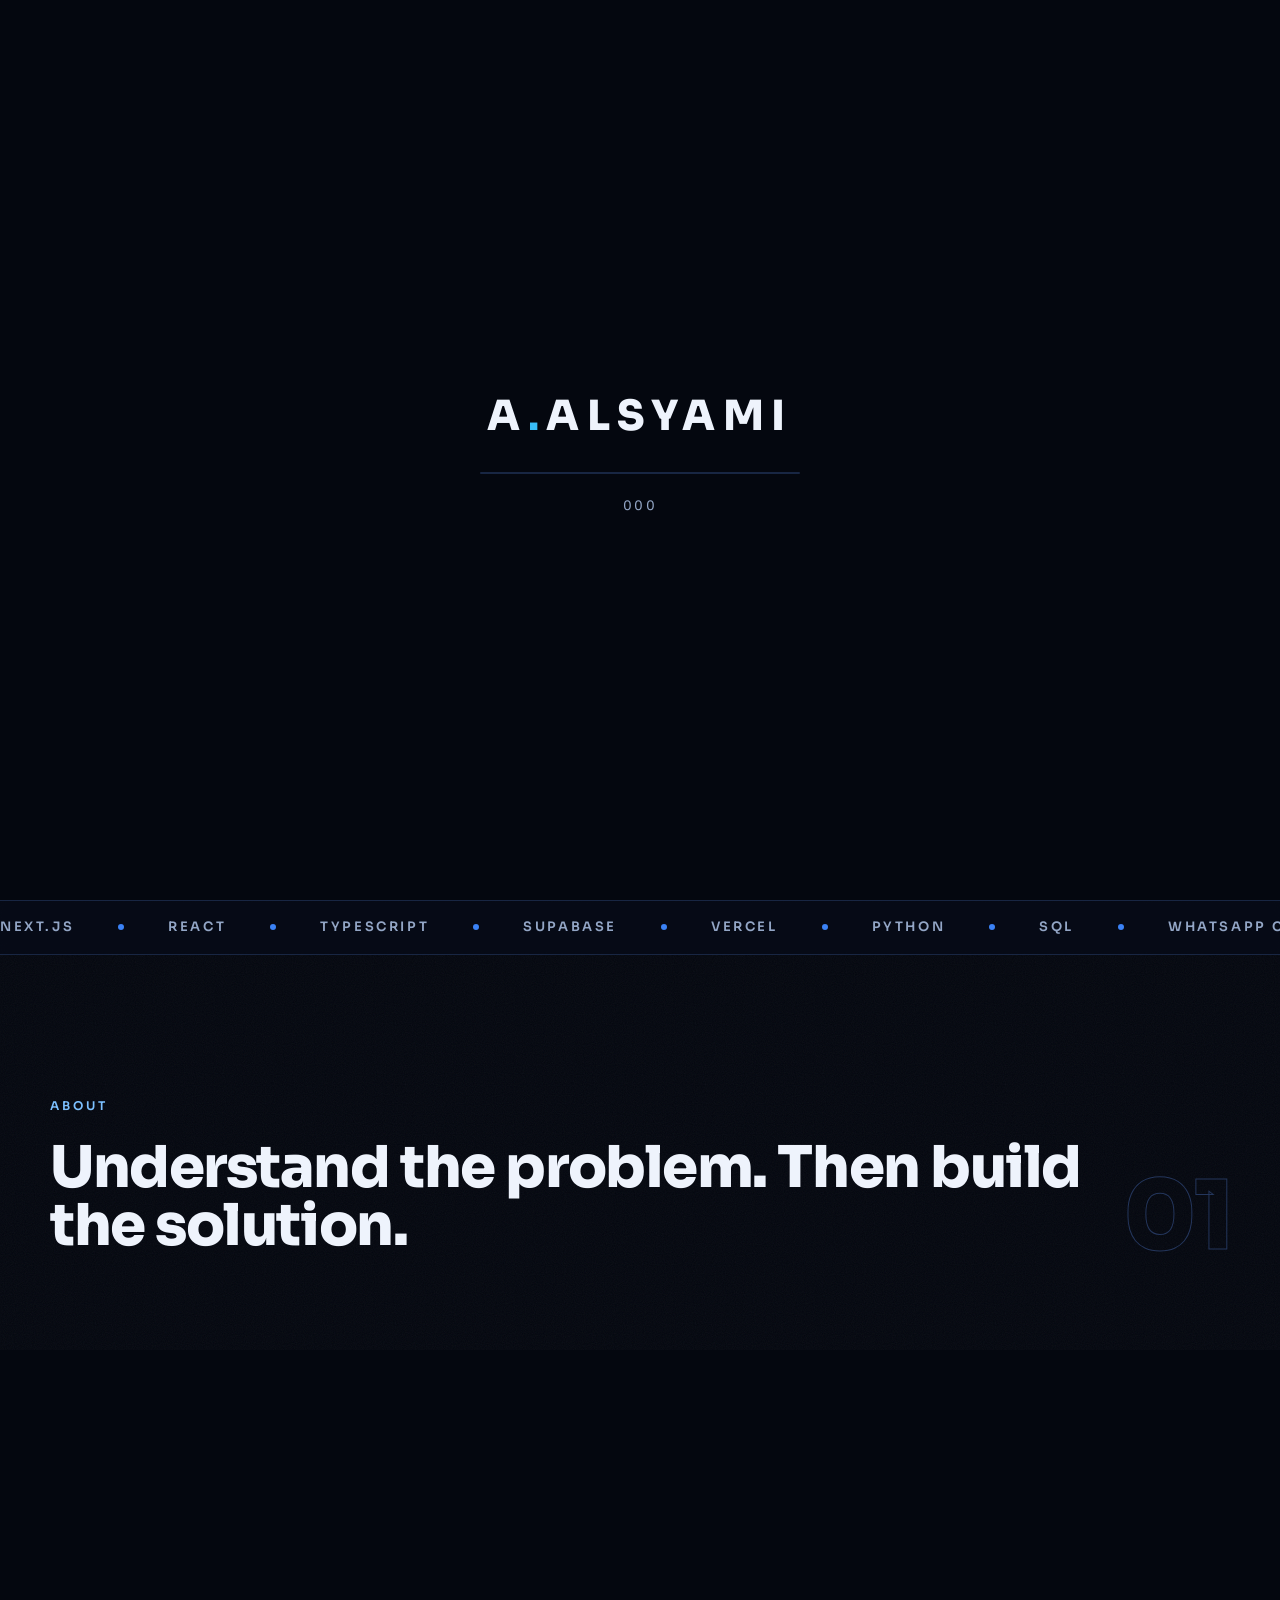
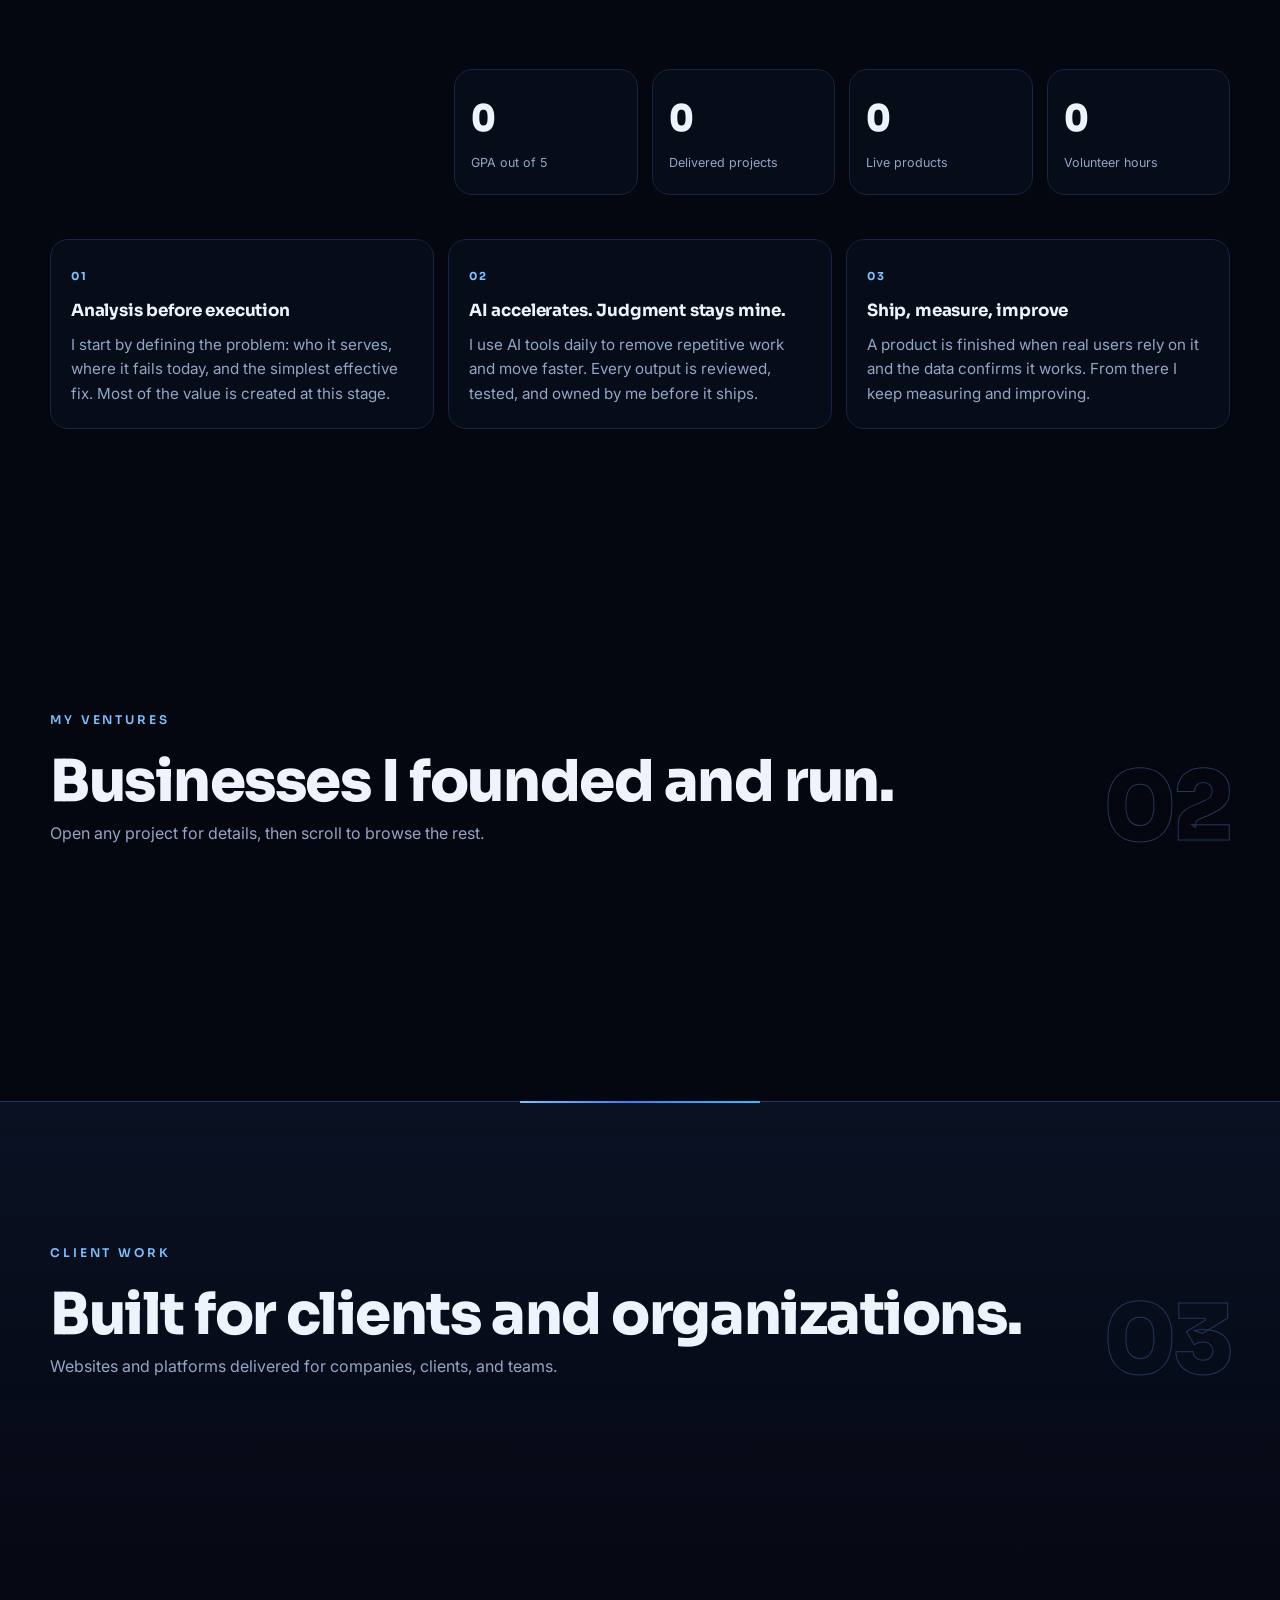
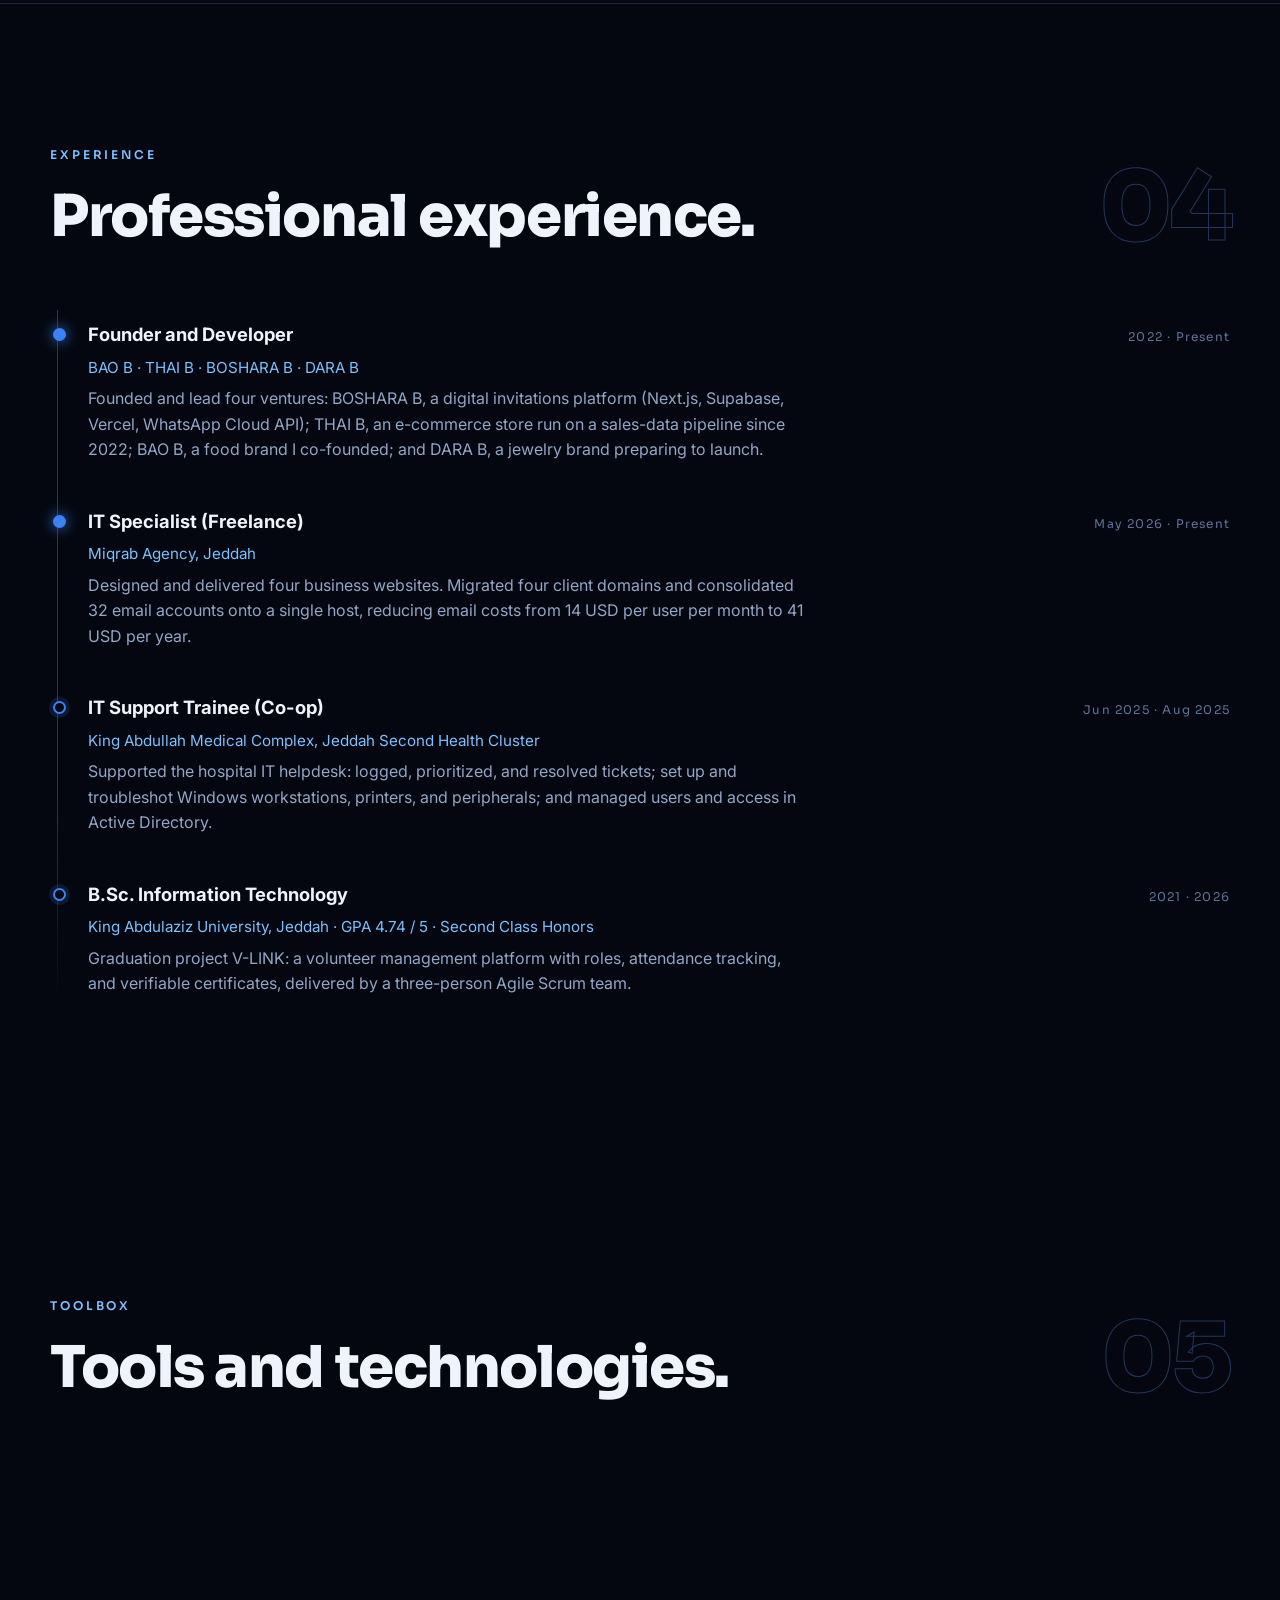
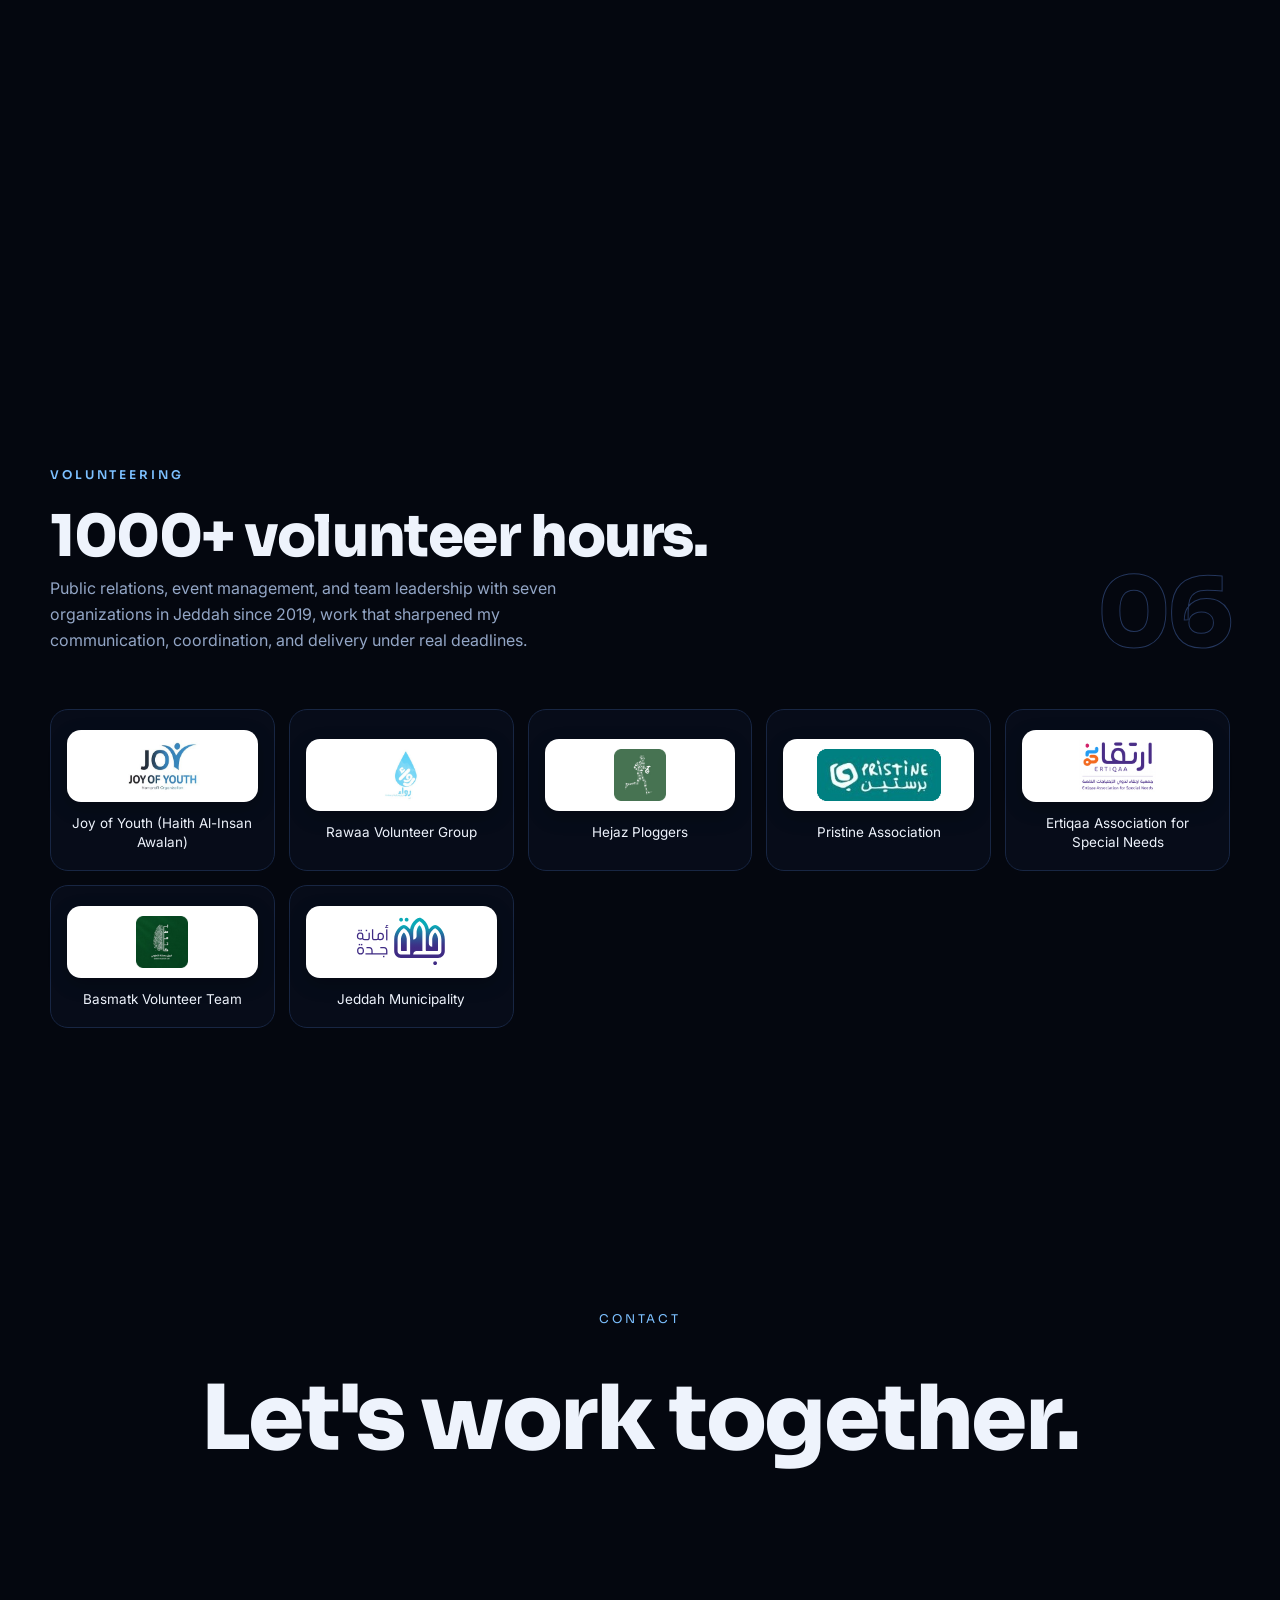
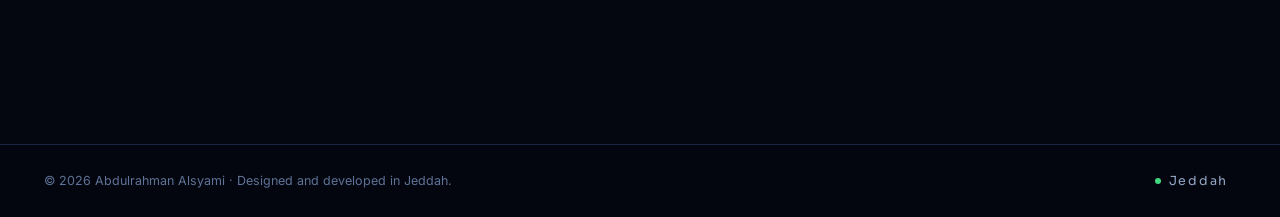
==== commit 766d6db5: "Native sticky hero, separate client section, grouped project viewer" ====
--- a/index.html
+++ b/index.html
@@ -48,7 +48,7 @@
 .no-gl .gl-only-hidden{display:block}
 
 /* ============ layers ============ */
-#gl{position:fixed;inset:0;z-index:0;display:block}
+#gl{position:fixed;top:0;left:0;width:100%;height:100%;z-index:0;display:block}
 .veil{position:fixed;inset:0;z-index:1;pointer-events:none;
   background:radial-gradient(1000px 600px at 75% -10%,rgba(59,130,246,.16),transparent 60%),
              radial-gradient(800px 500px at 5% 110%,rgba(56,189,248,.09),transparent 60%)}
@@ -157,6 +157,8 @@
 /* ============ sections ============ */
 section{padding:clamp(84px,11vw,150px) 0;position:relative}
 .sh{display:flex;align-items:flex-end;justify-content:space-between;gap:24px;margin-bottom:clamp(32px,5vw,56px)}
+.sh>div:first-child{min-width:0;flex:1}
+.sh h2{overflow-wrap:break-word}
 .sh .idx{font-family:var(--fd);font-weight:800;font-size:clamp(3rem,8vw,6rem);line-height:.8;color:transparent;-webkit-text-stroke:1px var(--line2);letter-spacing:-.04em}
 .sh .eyebrow{font-family:var(--fd);font-weight:600;letter-spacing:.24em;text-transform:uppercase;font-size:12px;color:var(--ice);margin-bottom:12px}
 html[dir=rtl] .sh .eyebrow{letter-spacing:.05em}
@@ -357,13 +359,6 @@
     .m-body{overflow:visible;padding-top:clamp(22px,3vw,40px)}
 }
 
-/* ============ mobile dock ============ */
-.dock{position:fixed;bottom:calc(14px + env(safe-area-inset-bottom, 0px));left:50%;top:auto;z-index:85;display:none;gap:2px;padding:6px;border-radius:999px;background:rgba(7,12,26,.82);backdrop-filter:blur(14px);-webkit-backdrop-filter:blur(14px);border:1px solid var(--line2);box-shadow:0 14px 40px rgba(0,0,0,.5);transform:translate(-50%,140%);opacity:0;transition:transform .45s var(--ease),opacity .3s}
-.dock.show{transform:translate(-50%,0);opacity:1}
-body.locked .dock{transform:translate(-50%,140%);opacity:0}
-.dock a{padding:9px 13px;border-radius:999px;font-size:12.5px;color:var(--soft);white-space:nowrap;transition:.2s}
-.dock a.on{background:rgba(59,130,246,.2);color:var(--ink)}
-@media(max-width:1000px){.dock{display:flex}footer{padding-bottom:86px}}
 @media(max-width:768px){.grain{animation:none;opacity:.04}}
 
 /* ============ motion prefs ============ */
@@ -384,6 +379,40 @@
 
 @media(max-width:820px){.fcard{position:relative;top:auto}.stack{gap:18px}}
 
+/* ---------- small screens ---------- */
+@supports not (overflow:clip){html,body{overflow-x:hidden}}
+@media(max-width:600px){
+  .sh .idx{display:none}
+  .sh h2{font-size:clamp(1.7rem,8vw,2.3rem)}
+  .contact .big{font-size:clamp(2rem,10vw,2.8rem)}
+  .email{font-size:clamp(1.05rem,5.2vw,1.4rem);word-break:break-all}
+  .socials{gap:10px}
+  .socials .btn{flex:1 1 140px;justify-content:center}
+  section{padding:72px 0}
+  .hero-cap b{font-size:clamp(1.8rem,9vw,2.4rem)}
+  .hero-cap.intro b{font-size:clamp(1.35rem,6.4vw,1.8rem)}
+  .hero-cap span{font-size:.95rem}
+  .grain{display:none}
+}
+
+/* ScrollTrigger pins with a measured px width; never let it exceed the viewport */
+.pin-spacer{max-width:100% !important}
+header.hero{max-width:100% !important}
+
+@media(max-width:860px){.m-media .frame{display:none}.m-nav{top:10px;inset-inline-end:10px}.m-nav button{width:38px;height:38px;background:rgba(4,7,15,.82)}}
+
+/* hero: native sticky pin, one screen of scroll per stage */
+.hero-track{position:relative;height:calc(100svh + var(--pin, 0px))}
+.hero-track>.hero{position:sticky;top:0;height:100svh;min-height:0}
+/* client work reads as its own band, clearly apart from my ventures */
+.band{background:linear-gradient(180deg,rgba(15,26,51,.55),rgba(7,12,26,.35));border-top:1px solid var(--line2);border-bottom:1px solid var(--line)}
+.band::before{content:"";position:absolute;top:-1px;left:50%;transform:translateX(-50%);width:min(240px,50%);height:2px;background:var(--grad)}
+#work{padding-bottom:clamp(90px,12vw,150px)}
+.m-group{font-family:var(--fd);font-size:11px;letter-spacing:.14em;text-transform:uppercase;color:var(--ice);border:1px solid var(--line2);border-radius:999px;padding:4px 10px}
+html[dir=rtl] .m-group{font-family:var(--fa);letter-spacing:0;font-size:12px}
+.m-end{font-size:12px;color:var(--mute);text-align:center;padding:10px 0 0}
+.m-nav button:disabled{opacity:.3;pointer-events:none}
+
 </style>
 </head>
 <body>
@@ -400,7 +429,8 @@
   <div class="nlinks" id="navLinks">
     <span class="ind"></span>
     <a href="#about" data-en="About" data-ar="نبذة">About</a>
-    <a href="#work" data-en="Work" data-ar="الأعمال">Work</a>
+    <a href="#work" data-en="Ventures" data-ar="مشاريعي">Ventures</a>
+    <a href="#clients" data-en="Clients" data-ar="العملاء">Clients</a>
     <a href="#exp" data-en="Experience" data-ar="الخبرة">Experience</a>
     <a href="#vol" data-en="Volunteering" data-ar="التطوّع">Volunteering</a>
     <a href="#contact" data-en="Contact" data-ar="تواصل">Contact</a>
@@ -412,6 +442,7 @@
 </nav>
 
 <main>
+  <div class="hero-track" id="heroTrack">
   <header class="hero" id="hero">
     <span class="pill"><i></i><span data-en="Open to opportunities · Jeddah" data-ar="متاح لفرص العمل · جدة">Open to opportunities · Jeddah</span></span>
     <h1 class="sr-only">Abdulrahman Alsyami</h1>
@@ -422,6 +453,7 @@
     </div>
     <div class="scroll-hint"><span data-en="Scroll" data-ar="مرّر للأسفل">Scroll</span><i></i></div>
   </header>
+  </div>
 
   <div class="marq" aria-hidden="true">
     <div class="marq-track">
@@ -465,11 +497,19 @@
   <section id="work">
     <div class="wrap">
       <div class="sh">
-        <div><div class="eyebrow" data-en="Selected work" data-ar="أعمال مختارة">Selected work</div><h2 class="fd split" data-en="Real products. Real users." data-ar="منتجات فعلية. مستخدمون حقيقيون.">Real products. Real users.</h2><p data-en="Open any project for details, then scroll to browse the rest." data-ar="افتح أي مشروع لعرض تفاصيله، ثم مرّر لاستعراض بقية المشاريع.">Open any project for details, then scroll to browse the rest.</p></div>
+        <div><div class="eyebrow" data-en="My ventures" data-ar="مشاريعي الخاصة">My ventures</div><h2 class="fd split" data-en="Businesses I founded and run." data-ar="مشاريع أسّستها وأديرها.">Businesses I founded and run.</h2><p data-en="Open any project for details, then scroll to browse the rest." data-ar="افتح أي مشروع لعرض تفاصيله، ثم مرّر لاستعراض بقية المشاريع.">Open any project for details, then scroll to browse the rest.</p></div>
         <div class="idx">02</div>
       </div>
       <div class="stack" id="stack"></div>
-      <div class="subhead"><h3 class="fd" data-en="Client work" data-ar="أعمال للعملاء والجهات">Client work</h3><p data-en="Projects delivered for clients and organizations." data-ar="مشاريع نفّذتها لعملاء وجهات متعددة.">Projects delivered for clients and organizations.</p></div>
+    </div>
+  </section>
+
+  <section id="clients" class="band">
+    <div class="wrap">
+      <div class="sh">
+        <div><div class="eyebrow" data-en="Client work" data-ar="أعمال للعملاء">Client work</div><h2 class="fd split" data-en="Built for clients and organizations." data-ar="مشاريع نفّذتها لجهات أخرى.">Built for clients and organizations.</h2><p data-en="Websites and platforms delivered for companies, clients, and teams." data-ar="مواقع ومنصّات سلّمتها لشركات وعملاء وفرق عمل.">Websites and platforms delivered for companies, clients, and teams.</p></div>
+        <div class="idx">03</div>
+      </div>
       <div class="filters" id="filters"></div>
       <div class="grid" id="grid"></div>
     </div>
@@ -479,7 +519,7 @@
     <div class="wrap">
       <div class="sh">
         <div><div class="eyebrow" data-en="Experience" data-ar="الخبرة">Experience</div><h2 class="fd split" data-en="Professional experience." data-ar="الخبرة العملية.">Professional experience.</h2></div>
-        <div class="idx">03</div>
+        <div class="idx">04</div>
       </div>
       <div class="tl">
         <div class="ti now reveal">
@@ -514,7 +554,7 @@
     <div class="wrap">
       <div class="sh">
         <div><div class="eyebrow" data-en="Toolbox" data-ar="الأدوات">Toolbox</div><h2 class="fd split" data-en="Tools and technologies." data-ar="الأدوات والتقنيات.">Tools and technologies.</h2></div>
-        <div class="idx">04</div>
+        <div class="idx">05</div>
       </div>
       <div class="skills">
         <div class="sk reveal"><h3 data-en="Frontend" data-ar="الواجهات">Frontend</h3><ul><li>React</li><li>Next.js</li><li>TypeScript</li><li>JavaScript</li><li>Tailwind</li><li>Astro</li><li>HTML / CSS</li><li>RTL and i18n</li></ul></div>
@@ -529,7 +569,7 @@
     <div class="wrap">
       <div class="sh">
         <div><div class="eyebrow" data-en="Volunteering" data-ar="التطوّع">Volunteering</div><h2 class="fd split" data-en="1000+ volunteer hours." data-ar="أكثر من 1000 ساعة تطوّع.">1000+ volunteer hours.</h2><p data-en="Public relations, event management, and team leadership with seven organizations in Jeddah since 2019, work that sharpened my communication, coordination, and delivery under real deadlines." data-ar="علاقات عامة وإدارة فعاليات وقيادة فرق مع سبع جهات في جدة منذ 2019، صقلت مهارات التواصل والتنسيق والتسليم ضمن مواعيد فعلية.">Public relations, event management, and team leadership with seven organizations in Jeddah since 2019, work that sharpened my communication, coordination, and delivery under real deadlines.</p></div>
-        <div class="idx">05</div>
+        <div class="idx">06</div>
       </div>
       <div class="orgs">
         <div class="org reveal"><span class="lg"><img src="assets/org-haith.png" alt="Joy of Youth (Haith Al-Insan Awalan)" loading="lazy"></span><span data-en="Joy of Youth (Haith Al-Insan Awalan)" data-ar="مجموعة حيث الإنسان أولاً">Joy of Youth (Haith Al-Insan Awalan)</span></div>
@@ -545,7 +585,7 @@
 
   <section id="contact" class="contact">
     <div class="wrap">
-      <div class="eyebrow reveal" style="color:var(--ice);font-family:var(--fd);letter-spacing:.24em;text-transform:uppercase;font-size:12px;margin-bottom:14px" data-en="Contact" data-ar="تواصل">Contact</div>
+      <div class="eyebrow" style="color:var(--ice);font-family:var(--fd);letter-spacing:.24em;text-transform:uppercase;font-size:12px;margin-bottom:14px" data-en="Contact" data-ar="تواصل">Contact</div>
       <h2 class="big fd split" data-en="Let's work together." data-ar="لنعمل معاً.">Let's work together.</h2>
       <a class="email magnet reveal" href="mailto:ab.alsyami@gmail.com">ab.alsyami@gmail.com</a>
       <div class="socials reveal">
@@ -557,12 +597,6 @@
   </section>
 </main>
 
-<nav class="dock" id="dock" aria-label="Sections">
-  <a href="#about" data-en="About" data-ar="نبذة">About</a>
-  <a href="#work" data-en="Work" data-ar="الأعمال">Work</a>
-  <a href="#exp" data-en="Experience" data-ar="الخبرة">Experience</a>
-  <a href="#contact" data-en="Contact" data-ar="تواصل">Contact</a>
-</nav>
 
 <footer>
   <span data-en="© 2026 Abdulrahman Alsyami · Designed and developed in Jeddah." data-ar="© 2026 عبدالرحمن السيامي · تصميم وتطوير شخصي، جدة.">© 2026 Abdulrahman Alsyami · Designed and developed in Jeddah.</span>
@@ -606,6 +640,8 @@
 const lerp = (a, b, t) => a + (b - a) * t;
 const wait = ms => new Promise(r => setTimeout(r, ms));
 gsap.registerPlugin(ScrollTrigger);
+// iOS shows/hides its toolbars while scrolling; do not re-measure every pin on those height changes
+ScrollTrigger.config({ ignoreMobileResize: true });
 
 /* ---------- content ---------- */
 const PROJECTS = [
@@ -767,9 +803,11 @@
     this.renderer.setPixelRatio(Math.min(devicePixelRatio || 1, MOBILE ? 1.5 : 1.75));
     this.renderer.setClearColor(0x000000, 0);
     this.scene = new THREE.Scene();
-    this.camera = new THREE.PerspectiveCamera(45, innerWidth / innerHeight, 1, 500);
+    this.canvas = canvas;
+    this.camera = new THREE.PerspectiveCamera(45, this.box().w / this.box().h, 1, 500);
     this.camera.position.z = 100;
-    this.N = MOBILE ? 7000 : 16000;
+    // particle density follows screen area so tablets are not sparse and small phones stay fast
+    this.N = innerWidth < 480 ? 7000 : innerWidth < 1100 ? 12000 : 16000;
     this.state = { shape: 0, scatter: 0, introScatter: 1, burst: 0, ox: 0, oy: 0 };
     this.mouse = new THREE.Vector2(9999, 9999);
     this.mouseT = new THREE.Vector2(9999, 9999);
@@ -778,9 +816,13 @@
     this.cur = 'A';
     this.text = 'ALSYAMI'; this.font = '800 200px Sora';
     this.build();
-    let rt;
-    addEventListener('resize', () => { clearTimeout(rt); rt = setTimeout(() => this.onResize(), 180); });
-  }
+    // iOS toolbars change the height on every scroll direction change; only re-sample when the width changes
+    // or the height changes a lot, otherwise just refit the buffer
+    let rt; this.lastBox = this.box();
+    const onBox = () => { clearTimeout(rt); rt = setTimeout(() => this.onResize(), 160); };
+    if (window.ResizeObserver) new ResizeObserver(onBox).observe(canvas); else addEventListener('resize', onBox);
+  }
+  box() { const r = this.canvas.getBoundingClientRect(); return { w: Math.max(1, r.width || innerWidth), h: Math.max(1, r.height || innerHeight) }; }
   vis() { const h = 2 * Math.tan(THREE.MathUtils.degToRad(this.camera.fov / 2)) * this.camera.position.z; return { h, w: h * this.camera.aspect }; }
   build() {
     const N = this.N, g = new THREE.BufferGeometry();
@@ -805,7 +847,7 @@
     this.points = new THREE.Points(g, mat);
     this.points.frustumCulled = false;
     this.scene.add(this.points);
-    this.renderer.setSize(innerWidth, innerHeight, false);
+    const bx = this.box(); this.renderer.setSize(bx.w, bx.h, false);
   }
   fillShapes() {
     const { w, h } = this.vis(), N = this.N, R = Math.min(w, h) * 0.24, ga = Math.PI * (3 - Math.sqrt(5));
@@ -867,8 +909,10 @@
     else { this.u.uMix.value = 1; this.bufA.set(data); this.attrA.needsUpdate = true; gsap.to(this.u.uMix, { value: 0, duration: 1.3, ease: 'power3.inOut' }); this.cur = 'A'; }
   }
   onResize() {
-    this.camera.aspect = innerWidth / innerHeight; this.camera.updateProjectionMatrix();
-    this.renderer.setSize(innerWidth, innerHeight, false);
+    const bx = this.box(), prev = this.lastBox; this.lastBox = bx;
+    this.camera.aspect = bx.w / bx.h; this.camera.updateProjectionMatrix();
+    this.renderer.setSize(bx.w, bx.h, false);
+    if (Math.abs(bx.w - prev.w) < 2 && Math.abs(bx.h - prev.h) / prev.h < .2) return;
     this.fillShapes(); if (this.icon) this.setIcon(this.icon, true); else this.setText(this.text, this.font, true);
   }
   pointer(x, y) {
@@ -980,16 +1024,24 @@
 }
 /* The hero stays pinned while the visitor scrolls through the four stages
    (name, think, build, ship); one screen of scroll per stage, then the page moves on. */
-function pinDistance() { return REDUCED ? 0 : innerHeight * (MOBILE ? 0.75 : 0.9) * (STAGES - 1); }
+let pinPx = 0, pinW = 0;
+function pinDistance() {
+  if (REDUCED) return 0;
+  if (!pinPx || pinW !== innerWidth) { pinW = innerWidth; pinPx = Math.round(document.documentElement.clientHeight * (MOBILE ? 0.6 : 0.85) * (STAGES - 1)); }
+  return pinPx;
+}
 function setupStages() {
-  stageST && stageST.kill(); stageST = null;
+  const track = $('#heroTrack');
+  if (track) track.style.setProperty('--pin', pinDistance() + 'px');
+  updateStage();
+}
+function updateStage() {
   if (REDUCED) { showWord(0); return; }
-  stageST = ScrollTrigger.create({
-    trigger: '#hero', start: 'top top', end: () => '+=' + pinDistance(), pin: true, pinSpacing: true, anticipatePin: 1, invalidateOnRefresh: true,
-    onUpdate: self => showWord(Math.min(STAGES - 1, Math.floor(self.progress * STAGES * 0.999))),
-  });
-  ScrollTrigger.refresh();
-}
+  const d = pinDistance(); if (!d) return;
+  const p = clamp(scrollY / d, 0, 1);
+  showWord(Math.min(STAGES - 1, Math.floor(p * STAGES * 0.999)));
+}
+addEventListener('resize', () => { if (pinW !== innerWidth) { pinPx = 0; setupStages(); ScrollTrigger.refresh(); } });
 /* ---------- language ---------- */
 function applyLang(first) {
   const t = T[LANG];
@@ -1106,9 +1158,12 @@
 }
 function closeModal() { $('#modal').classList.remove('open'); unlockScroll(); }
 let mLock = false;
+const groupOf = p => PROJECTS.filter(q => q.feat === p.feat);
 function stepModal(d) {
-  if (mLock) return; mLock = true;
-  mIdx = (mIdx + d + PROJECTS.length) % PROJECTS.length; fillModal(d);
+  if (mLock) return;
+  const g = groupOf(PROJECTS[mIdx]), k = g.indexOf(PROJECTS[mIdx]) + d;
+  if (k < 0 || k >= g.length) { gsap.fromTo('.panel', { y: 0 }, { y: -10 * d, duration: .12, yoyo: true, repeat: 1, ease: 'power2.out' }); return; }
+  mLock = true; mIdx = PROJECTS.indexOf(g[k]); fillModal(d);
   setTimeout(() => mLock = false, 720);
 }
 function fillModal(dir = 0) {
@@ -1129,8 +1184,10 @@
   $('#mTags').innerHTML = p.tags.map(x => `<span>${x}</span>`).join('');
   $('#mYear').textContent = p.year; $('#mRole').textContent = LANG === 'ar' ? p.role_ar : p.role_en;
   const v = $('#mVisit'); if (p.url) { v.href = p.url; v.style.display = ''; v.querySelector('span').textContent = /instagram\.com/.test(p.url) ? visitLabel(p) : (LANG === 'ar' ? 'زُر الموقع الحيّ' : 'Visit live site'); } else v.style.display = 'none';
-  $('#mCount').textContent = `${String(mIdx + 1).padStart(2, '0')} / ${String(PROJECTS.length).padStart(2, '0')}`;
-  $('.m-rail i').style.height = ((mIdx + 1) / PROJECTS.length * 100) + '%';
+  const g = groupOf(p), k = g.indexOf(p) + 1;
+  $('#mCount').innerHTML = `<span class="m-group">${p.feat ? (LANG === 'ar' ? 'مشاريعي' : 'My ventures') : (LANG === 'ar' ? 'أعمال للعملاء' : 'Client work')}</span> ${String(k).padStart(2, '0')} / ${String(g.length).padStart(2, '0')}`;
+  $('.m-rail i').style.height = (k / g.length * 100) + '%';
+  $('#modal .up').disabled = k === 1; $('#modal .down').disabled = k === g.length;
   $('.m-body').scrollTop = 0; $('.panel').scrollTop = 0;
 }
 function initModal() {
@@ -1152,7 +1209,7 @@
   let ty = 0;
   panel.addEventListener('touchstart', e => { ty = e.touches[0].clientY; }, { passive: true });
   panel.addEventListener('touchend', e => {
-    const dy = ty - e.changedTouches[0].clientY; if (Math.abs(dy) < 70) return;
+    const dy = ty - e.changedTouches[0].clientY; if (Math.abs(dy) < 120) return;
     const dir = dy > 0 ? 1 : -1;
     if (innerCanScroll(panel, dir) || innerCanScroll(e.target.closest('.m-media'), dir)) return;
     stepModal(dir);
@@ -1179,15 +1236,15 @@
     gsap.ticker.lagSmoothing(0);
   }
   $$('a[href^="#"]').forEach(a => a.addEventListener('click', e => { const h = a.getAttribute('href') || ''; if (!h.startsWith('#')) return; e.preventDefault(); scrollToSel(h); }));
-  const nav = $('#nav'), bar = $('#progress'), dock = $('#dock'), dockLinks = $$('#dock a'), navLinks = $$('#navLinks a'), ind = $('#navLinks .ind');
-  const secs = ['about', 'work', 'exp', 'vol', 'contact'].map(id => $('#' + id));
+  const nav = $('#nav'), bar = $('#progress'), navLinks = $$('#navLinks a'), ind = $('#navLinks .ind');
+  const secs = ['about', 'work', 'clients', 'exp', 'vol', 'contact'].map(id => $('#' + id));
   const onScroll = () => {
     if (document.body.classList.contains('locked')) return;
+    updateStage();
+    clearTimeout(onScroll.rt); onScroll.rt = setTimeout(() => revealPass(), 120);
     nav.classList.toggle('scrolled', scrollY > 30);
-    dock.classList.toggle('show', scrollY > pinDistance() + innerHeight * .6);
     let cur = ''; secs.forEach(s => { if (s.getBoundingClientRect().top <= innerHeight * .45) cur = '#' + s.id; });
     if (scrollY + innerHeight >= document.documentElement.scrollHeight - 4) cur = '#contact';
-    dockLinks.forEach(a => a.classList.toggle('on', a.getAttribute('href') === cur));
     let on = null; navLinks.forEach(a => { const hit = a.getAttribute('href') === cur; a.classList.toggle('on', hit); if (hit) on = a; });
     if (on) { ind.style.left = on.offsetLeft + 'px'; ind.style.width = on.offsetWidth + 'px'; ind.classList.add('show'); } else ind.classList.remove('show');
     const max = document.documentElement.scrollHeight - innerHeight;
@@ -1223,7 +1280,8 @@
   camTriggers.forEach(t => t.kill()); camTriggers = [];
   if (REDUCED) return;
   $$('.sh').forEach(sh => {
-    const tw = gsap.fromTo(sh, { scale: 1.12, x: (LANG === 'ar' ? -1 : 1) * 60, opacity: .35 },
+    const narrow = innerWidth < 700;
+    const tw = gsap.fromTo(sh, { scale: narrow ? 1 : 1.12, x: narrow ? 0 : (LANG === 'ar' ? -1 : 1) * 60, opacity: .35 },
       { scale: 1, x: 0, opacity: 1, ease: 'none', scrollTrigger: { trigger: sh, start: 'top 95%', end: 'top 45%', scrub: .6 } });
     camTriggers.push(tw.scrollTrigger);
     const idx = sh.querySelector('.idx');
@@ -1233,7 +1291,9 @@
     }
   });
 }
+let revealPass = () => {};
 function setupReveals(reset) {
+  $$('[data-shown]').forEach(el => delete el.dataset.shown);
   io && io.disconnect();
   $$('.split').forEach(el => { splitEl(el); if (!REDUCED) gsap.set($$('i', el), { yPercent: 115, opacity: 0 }); });
   // Arabic letters join, so splitting them into separate spans breaks the word; wipe it in whole instead
@@ -1242,7 +1302,10 @@
   if (!REDUCED) gsap.set('.pr b, .ti, .org', { opacity: 0 });
   io = new IntersectionObserver(entries => entries.forEach(en => {
     if (!en.isIntersecting) return;
-    const el = en.target; io.unobserve(el);
+    revealEl(en.target);
+  }), { threshold: .2, rootMargin: '0px 0px -8% 0px' });
+  function revealEl(el) {
+    if (el.dataset.shown) return; el.dataset.shown = 1; io.unobserve(el);
     if (REDUCED) { el.classList.add('in'); if (el.classList.contains('stat')) countUp(el); return; }
     if (el.classList.contains('split')) landWords(el);
     else if (el.matches('.eyebrow, .sk h3')) { if (LANG === 'ar') gsap.to(el, { opacity: 1, x: 0, letterSpacing: '0em', duration: .8, ease: 'expo.out' }); else gsap.to($$('.ch', el), { opacity: 1, y: 0, duration: .35, stagger: .03, ease: 'power2.out' }); }
@@ -1254,7 +1317,8 @@
     else if (el.classList.contains('ti')) gsap.fromTo(el, { x: (LANG === 'ar' ? 1 : -1) * 60, opacity: 0 }, { x: 0, opacity: 1, duration: .8, ease: 'expo.out' });
     else if (el.classList.contains('org')) gsap.fromTo(el, { scale: .6, rotate: (Math.random() - .5) * 16, opacity: 0 }, { scale: 1, rotate: 0, opacity: 1, duration: .7, ease: 'back.out(2)' });
     el.classList.add('in');
-  }), { threshold: .2, rootMargin: '0px 0px -8% 0px' });
+  }
+  revealPass = () => $$('.split, .reveal, .stat, .eyebrow, .sk h3').forEach(el => { if (!el.dataset.shown && el.getBoundingClientRect().top < innerHeight) revealEl(el); });
   $$('.split, .reveal, .stat, .eyebrow, .sk h3').forEach(el => io.observe(el));
   setupCamera();
 }
@@ -1357,6 +1421,7 @@
   wordIdx = 0; showCaption(0); setupStages();
   gsap.fromTo('.hero-in > *, .hero .pill, .scroll-hint', { opacity: 0, y: 26 }, { opacity: 1, y: 0, duration: 1.1, stagger: .09, ease: 'expo.out', delay: .55 });
   setTimeout(() => ScrollTrigger.refresh(), 1200);
+  addEventListener('load', () => ScrollTrigger.refresh());
 }
 boot();
 
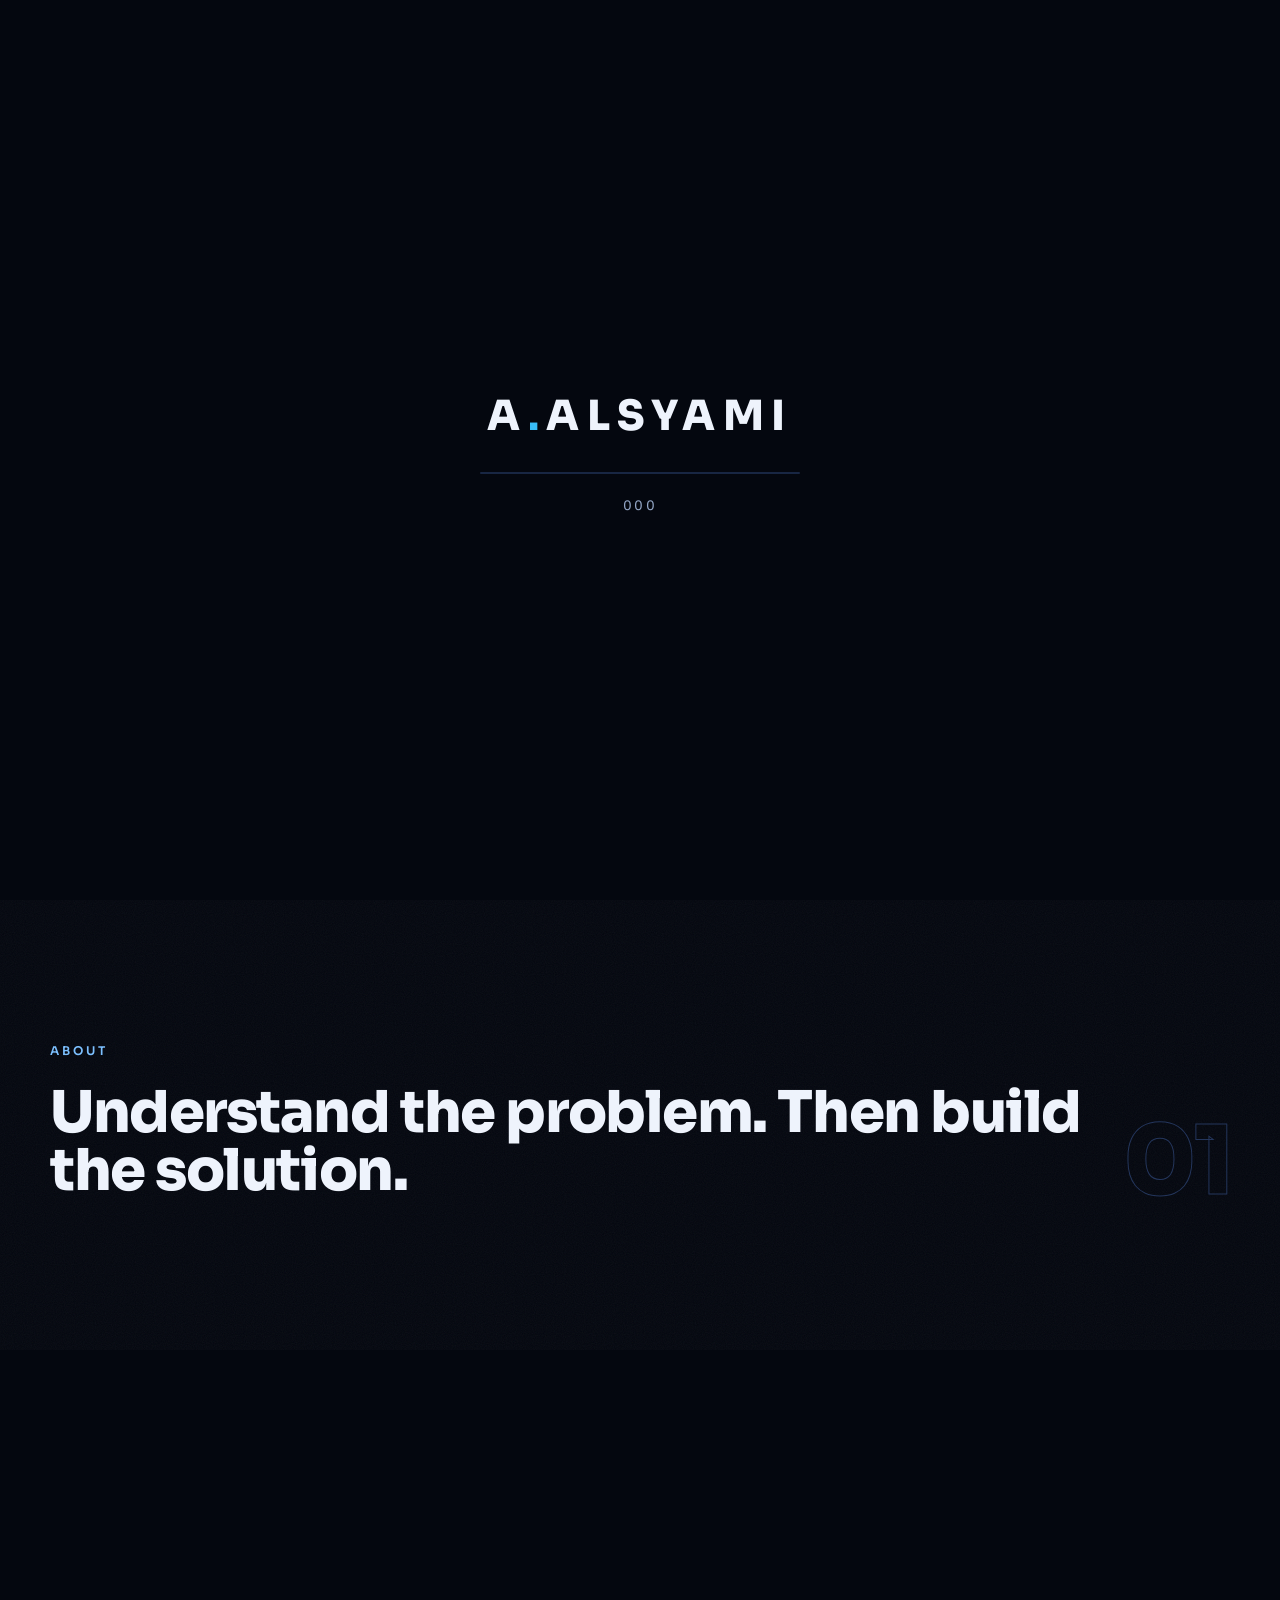
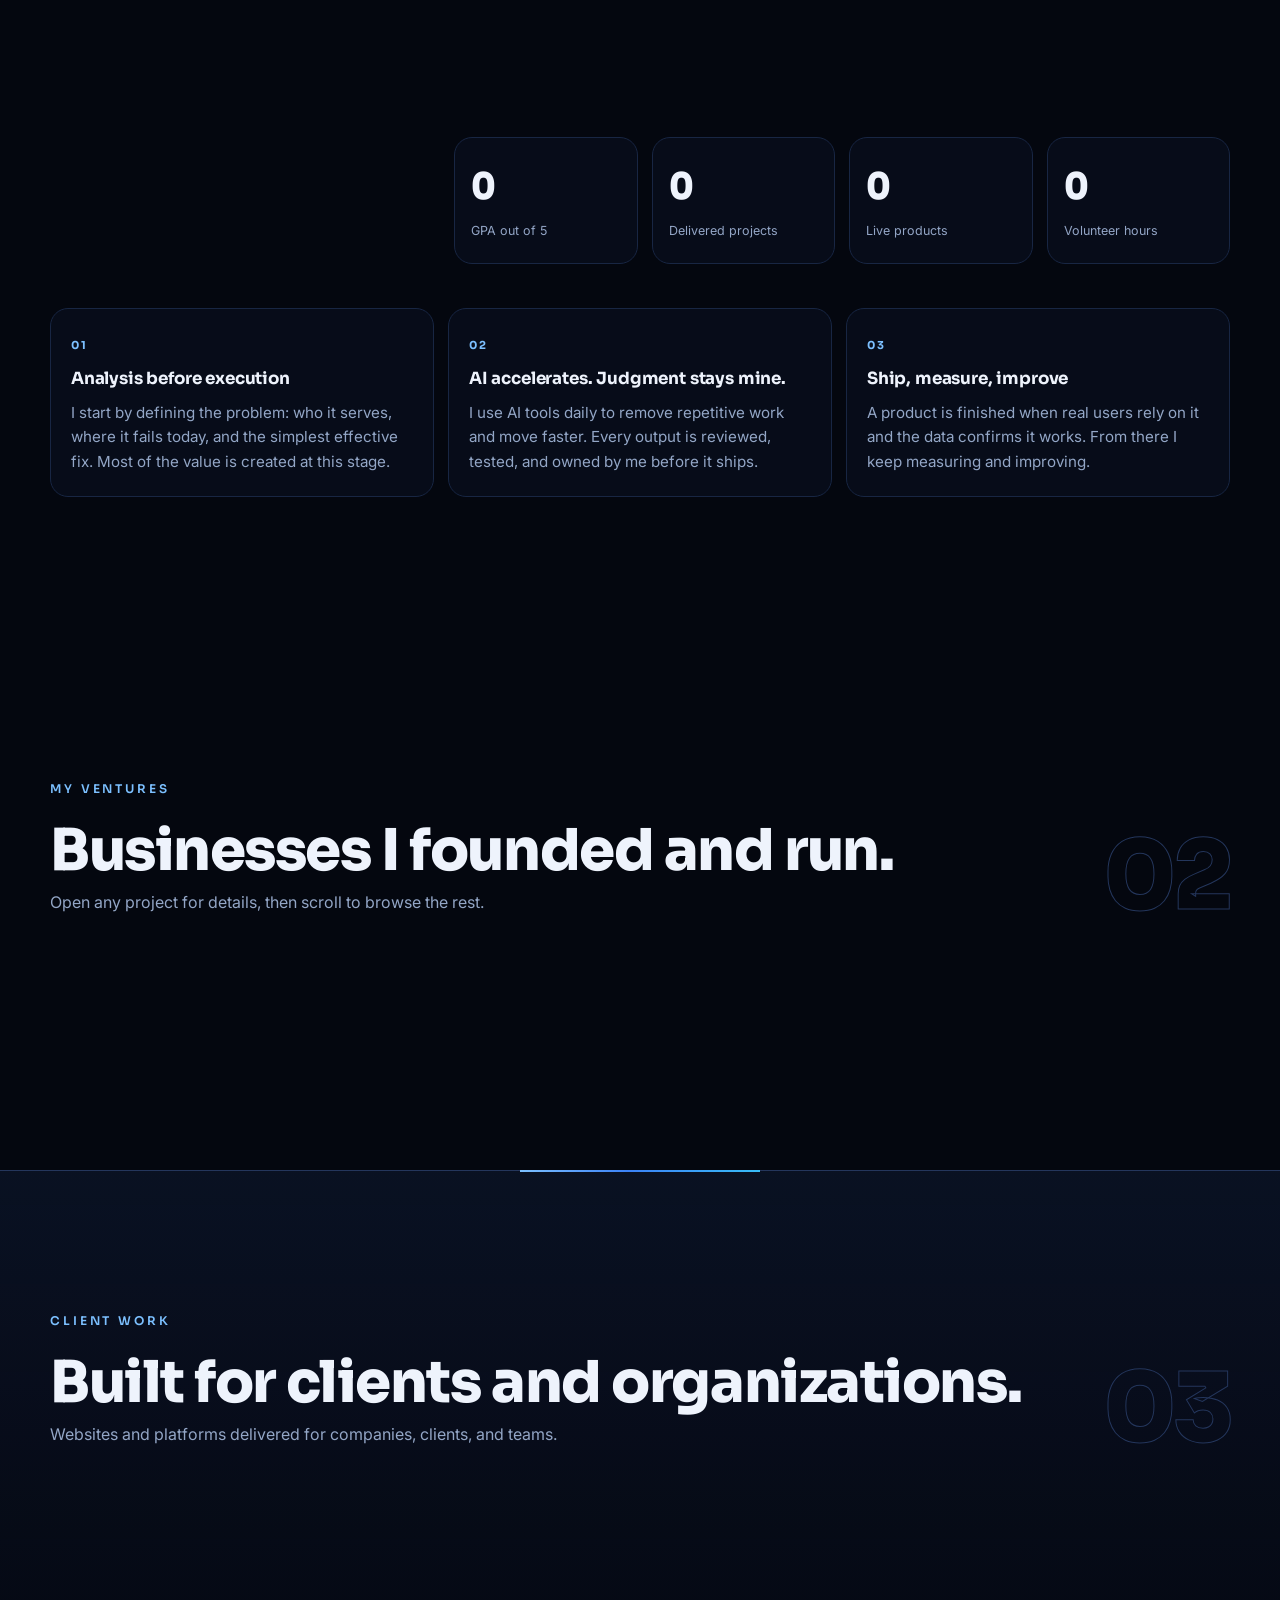
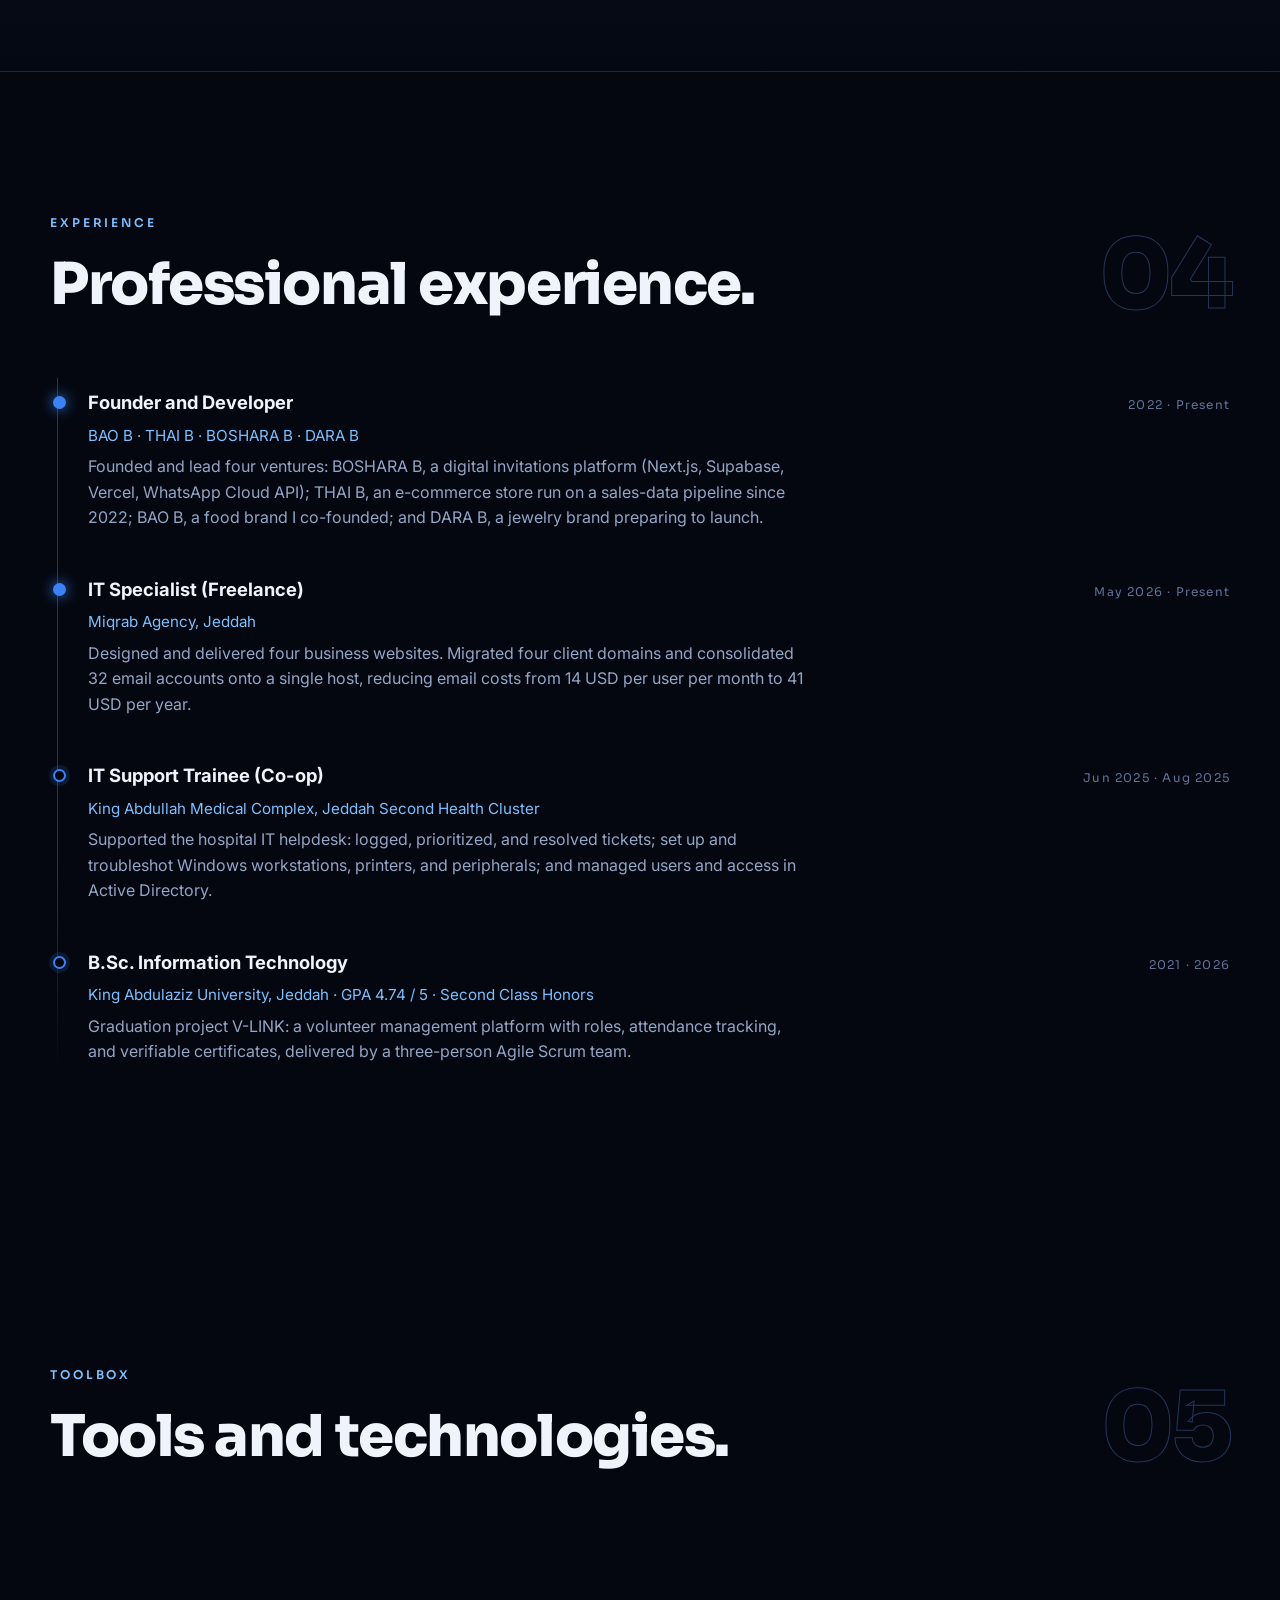
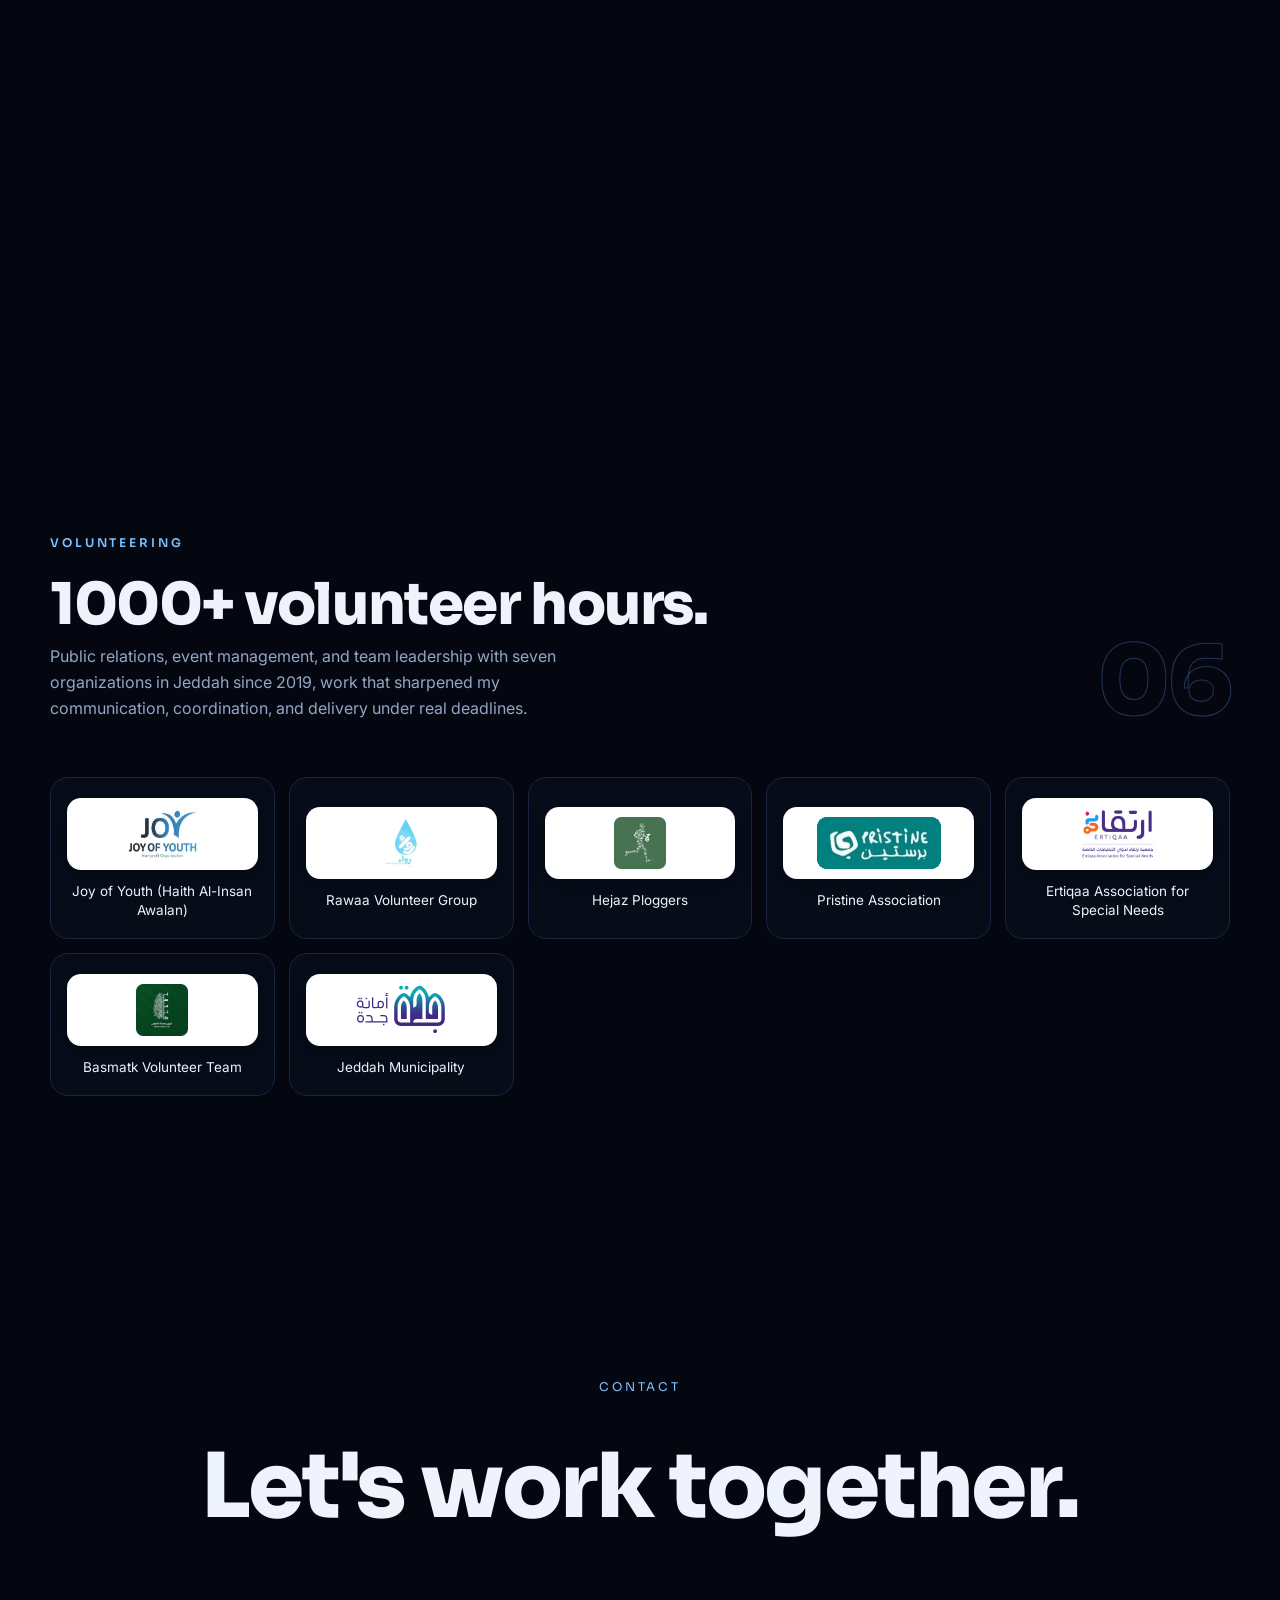
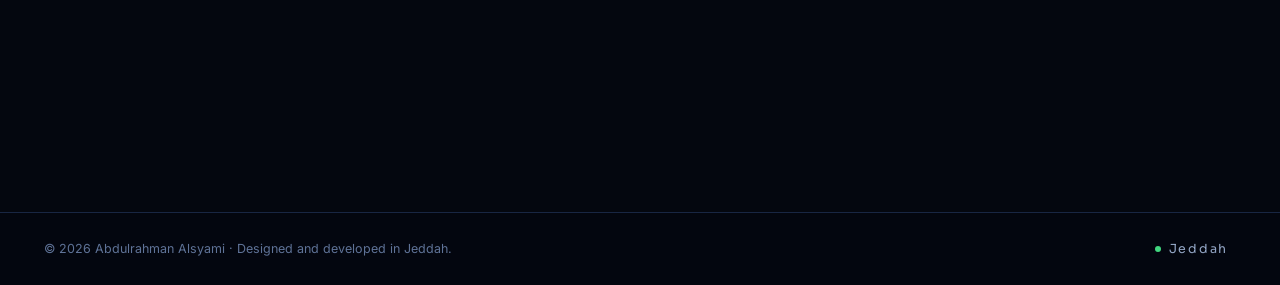
==== commit 4c541a6e: "One swipe per hero stage on touch, modal flows into next section, remove tech strip, business tone" ====
--- a/index.html
+++ b/index.html
@@ -413,6 +413,8 @@
 .m-end{font-size:12px;color:var(--mute);text-align:center;padding:10px 0 0}
 .m-nav button:disabled{opacity:.3;pointer-events:none}
 
+.m-hint.end::after{content:""}
+
 </style>
 </head>
 <body>
@@ -425,7 +427,7 @@
 <div class="cur"><span>OPEN</span></div><div class="cur-d"></div>
 
 <nav id="nav">
-  <a href="#hero" class="brand" aria-label="Home"><span class="mark">A</span><span class="bname"><b data-en="Abdulrahman Alsyami" data-ar="عبدالرحمن السيامي">Abdulrahman Alsyami</b><i data-en="Full-stack developer · Jeddah" data-ar="مطوّر ويب متكامل · جدة">Full-stack developer · Jeddah</i></span></a>
+  <a href="#hero" class="brand" aria-label="Home"><span class="mark">A</span><span class="bname"><b data-en="Abdulrahman Alsyami" data-ar="عبدالرحمن السيامي">Abdulrahman Alsyami</b><i data-en="Developer and entrepreneur · Jeddah" data-ar="مطوّر ورائد أعمال · جدة">Developer and entrepreneur · Jeddah</i></span></a>
   <div class="nlinks" id="navLinks">
     <span class="ind"></span>
     <a href="#about" data-en="About" data-ar="نبذة">About</a>
@@ -455,13 +457,6 @@
   </header>
   </div>
 
-  <div class="marq" aria-hidden="true">
-    <div class="marq-track">
-      <span>Next.js</span><span>React</span><span>TypeScript</span><span>Supabase</span><span>Vercel</span><span>Python</span><span>SQL</span><span>WhatsApp Cloud API</span><span>Playwright</span><span>Firebase</span><span>Tailwind</span><span>Astro</span><span>Power Apps</span><span>AI-assisted development</span>
-      <span>Next.js</span><span>React</span><span>TypeScript</span><span>Supabase</span><span>Vercel</span><span>Python</span><span>SQL</span><span>WhatsApp Cloud API</span><span>Playwright</span><span>Firebase</span><span>Tailwind</span><span>Astro</span><span>Power Apps</span><span>AI-assisted development</span>
-    </div>
-  </div>
-
   <section id="about">
     <div class="wrap">
       <div class="sh">
@@ -476,7 +471,7 @@
           <div class="badge"><i></i><span data-en="Jeddah, Saudi Arabia" data-ar="جدة، السعودية">Jeddah, Saudi Arabia</span></div>
         </div>
         <div class="about-txt">
-          <p class="reveal" data-html data-en="I am an Information Technology graduate from &lt;strong&gt;King Abdulaziz University&lt;/strong&gt; (GPA 4.74 / 5) and a full-stack developer working with &lt;strong&gt;Next.js, React, TypeScript, and Supabase&lt;/strong&gt;. My strength is the work before the code: breaking a problem down, weighing the trade-offs, and choosing the solution that holds up in real use." data-ar="خريج تقنية معلومات من &lt;strong&gt;جامعة الملك عبدالعزيز&lt;/strong&gt; بمعدل 4.74 من 5، ومطوّر ويب متكامل أعمل بـ &lt;strong&gt;Next.js وReact وTypeScript وSupabase&lt;/strong&gt;. تكمن قوتي فيما يسبق كتابة الكود: تحليل المشكلة، وموازنة الخيارات، واختيار الحل الذي يصمد أمام الاستخدام الفعلي.">I am an Information Technology graduate from <strong>King Abdulaziz University</strong> (GPA 4.74 / 5) and a full-stack developer working with <strong>Next.js, React, TypeScript, and Supabase</strong>. My strength is the work before the code: breaking a problem down, weighing the trade-offs, and choosing the solution that holds up in real use.</p>
+          <p class="reveal" data-html data-en="I am an Information Technology graduate from <strong>King Abdulaziz University</strong> (GPA 4.74 / 5), a full-stack developer, and an entrepreneur. I bring both sides to every project: the technical depth to build with <strong>Next.js, React, TypeScript, and Supabase</strong>, and the commercial sense to know what a business actually needs. My focus is building systems that make everyday tasks simpler for the people who use them." data-ar="خريج تقنية معلومات من <strong>جامعة الملك عبدالعزيز</strong> بمعدل 4.74 من 5، مطوّر ويب متكامل ورائد أعمال. أجمع في كل مشروع بين جانبين: العمق التقني للبناء بـ <strong>Next.js وReact وTypeScript وSupabase</strong>، والحسّ التجاري لفهم ما يحتاجه النشاط فعلاً. أركّز على بناء أنظمة تسهّل حياة الناس وتختصر عليهم مهامهم اليومية.">I am an Information Technology graduate from <strong>King Abdulaziz University</strong> (GPA 4.74 / 5), a full-stack developer, and an entrepreneur. I bring both sides to every project: the technical depth to build with <strong>Next.js, React, TypeScript, and Supabase</strong>, and the commercial sense to know what a business actually needs. My focus is building systems that make everyday tasks simpler for the people who use them.</strong> (GPA 4.74 / 5) and a full-stack developer working with <strong>Next.js, React, TypeScript, and Supabase</strong>. My strength is the work before the code: breaking a problem down, weighing the trade-offs, and choosing the solution that holds up in real use.</p>
           <p class="reveal" data-html data-en="I have founded and run several ventures and delivered &lt;strong&gt;platforms used by real customers&lt;/strong&gt;, including a digital invitations platform and an online store I have operated since 2022. My background also includes hospital IT support and leading public relations and events for seven organizations, with more than 1,000 documented volunteer hours." data-ar="أسّست وأدرت عدة مشاريع تجارية، وأطلقت &lt;strong&gt;منصّات يستخدمها عملاء فعليون&lt;/strong&gt;، منها منصّة للدعوات الرقمية ومتجر إلكتروني أديره منذ 2022. وتشمل خبرتي الدعم الفني في بيئة مستشفى، وقيادة العلاقات العامة والفعاليات في سبع جهات بأكثر من 1000 ساعة تطوّع موثّقة.">I have founded and run several ventures and delivered <strong>platforms used by real customers</strong>, including a digital invitations platform and an online store I have operated since 2022. My background also includes hospital IT support and leading public relations and events for seven organizations, with more than 1,000 documented volunteer hours.</p>
           <div class="stats">
             <div class="stat"><b data-n="4.74" data-dec="2">0</b><span data-en="GPA out of 5" data-ar="المعدل من 5">GPA out of 5</span></div>
@@ -618,7 +613,7 @@
         <b data-en="Year" data-ar="السنة">Year</b><span id="mYear"></span>
         <b data-en="Stack" data-ar="التقنيات">Stack</b><div class="tags" id="mTags"></div>
       </div>
-      <div class="m-actions"><a class="btn pri sm" id="mVisit" target="_blank" rel="noopener"><span data-en="Visit live site" data-ar="زُر الموقع الحيّ">Visit live site</span><span class="arr">→</span></a><span class="m-hint" data-en="Scroll for the next project" data-ar="مرّر للمشروع التالي">Scroll for the next project</span></div>
+      <div class="m-actions"><a class="btn pri sm" id="mVisit" target="_blank" rel="noopener"><span data-en="Visit live site" data-ar="زُر الموقع الحيّ">Visit live site</span><span class="arr">→</span></a><span class="m-hint" id="mHint" data-en="Scroll for the next project" data-ar="مرّر للمشروع التالي">Scroll for the next project</span></div>
     </div>
   </div>
 </div>
@@ -640,6 +635,7 @@
 const lerp = (a, b, t) => a + (b - a) * t;
 const wait = ms => new Promise(r => setTimeout(r, ms));
 gsap.registerPlugin(ScrollTrigger);
+if (TOUCH) document.documentElement.classList.add('touch');
 // iOS shows/hides its toolbars while scrolling; do not re-measure every pin on those height changes
 ScrollTrigger.config({ ignoreMobileResize: true });
 
@@ -998,8 +994,8 @@
 };
 const STEPS = ['think', 'build', 'ship'];
 const CAPS = {
-  en: [['Welcome to my portfolio', 'Scroll to see how I work: think, build, ship'], ['Think', 'Analyse the problem before writing any code'], ['Build', 'The simplest solution that holds up in real use'], ['Ship', 'Launch to real users, then measure and improve']],
-  ar: [['مرحباً بك في ملفي الشخصي', 'مرّر للأسفل لتتعرّف على منهجيتي: أفكّر، أبني، أُطلق'], ['أفكّر', 'أحلّل المشكلة قبل كتابة أي سطر برمجي'], ['أبني', 'أبسط حل يصمد أمام الاستخدام الفعلي'], ['أُطلق', 'إطلاق لمستخدمين فعليين، ثم قياس وتحسين مستمر']],
+  en: [['Welcome to my portfolio', 'I build systems that make life easier, with a technical and commercial mindset'], ['Think', 'Analyse the problem before writing any code'], ['Build', 'Simple systems that serve users and the business goal'], ['Ship', 'Launch to real users, then measure and improve']],
+  ar: [['مرحباً بك في ملفي الشخصي', 'أبني أنظمة تسهّل حياة الناس، بعقلية تقنية وتجارية'], ['أفكّر', 'أحلّل المشكلة قبل كتابة أي سطر برمجي'], ['أبني', 'أنظمة بسيطة تخدم المستخدم وتحقق هدف النشاط'], ['أُطلق', 'إطلاق لمستخدمين فعليين، ثم قياس وتحسين مستمر']],
 };
 let wordIdx = -1, stageST = null;
 const STAGES = STEPS.length + 1;
@@ -1038,8 +1034,33 @@
 function updateStage() {
   if (REDUCED) { showWord(0); return; }
   const d = pinDistance(); if (!d) return;
-  const p = clamp(scrollY / d, 0, 1);
-  showWord(Math.min(STAGES - 1, Math.floor(p * STAGES * 0.999)));
+  // stage k covers [(k-1)*step + step/2 .. k*step + step/2): half a step of scroll is enough to move on
+  const step = d / (STAGES - 1), k = Math.floor((scrollY + step / 2) / step);
+  showWord(clamp(k, 0, STAGES - 1));
+}
+/* Touch: inside the hero one swipe moves exactly one stage (native momentum skipped stages on iPhone).
+   Outside the hero the page scrolls natively. */
+function initHeroSwipe() {
+  if (!TOUCH || REDUCED) return;
+  let y0 = null, busy = false;
+  const step = () => pinDistance() / (STAGES - 1);
+  const heroEnd = () => $('#heroTrack').getBoundingClientRect().bottom + scrollY;
+  const inHero = () => !document.body.classList.contains('locked') && scrollY < heroEnd() - 2;
+  const go = dir => {
+    if (busy) return;
+    // between the last stage and the next section, going up returns to the last stage first
+    const k = scrollY > pinDistance() + 4 && dir < 0 ? STAGES - 1 : wordIdx + dir; if (k < 0) return;
+    busy = true; setTimeout(() => busy = false, 750);
+    const top = k >= STAGES ? heroEnd() : Math.round(k * step());
+    window.scrollTo({ top, behavior: 'smooth' });
+  };
+  addEventListener('touchstart', e => { y0 = inHero() ? e.touches[0].clientY : null; }, { passive: true });
+  addEventListener('touchmove', e => { if (y0 !== null && inHero()) e.preventDefault(); }, { passive: false });
+  addEventListener('touchend', e => {
+    if (y0 === null) return;
+    const dy = y0 - e.changedTouches[0].clientY; y0 = null;
+    if (Math.abs(dy) > 28) go(dy > 0 ? 1 : -1);
+  }, { passive: true });
 }
 addEventListener('resize', () => { if (pinW !== innerWidth) { pinPx = 0; setupStages(); ScrollTrigger.refresh(); } });
 /* ---------- language ---------- */
@@ -1156,13 +1177,24 @@
   $('#modal').classList.add('open'); lockScroll();
   $('#modal .close').focus({ preventScroll: true });
 }
-function closeModal() { $('#modal').classList.remove('open'); unlockScroll(); }
+function closeModal(next) {
+  $('#modal').classList.remove('open'); unlockScroll();
+  // land where the visitor is, not where they started: the card now on screen, or the next section after the last project
+  const p = PROJECTS[mIdx], card = document.querySelector(`[data-id="${p && p.id}"]`);
+  const target = typeof next === 'string' ? document.querySelector(next) : card;
+  if (target) requestAnimationFrame(() => scrollToEl(target, typeof next === 'string' ? -10 : -90));
+}
+function scrollToEl(el, off) {
+  const y = el.getBoundingClientRect().top + scrollY + off;
+  if (lenis) lenis.scrollTo(y, { duration: 1 }); else window.scrollTo({ top: y, behavior: REDUCED ? 'auto' : 'smooth' });
+}
 let mLock = false;
 const groupOf = p => PROJECTS.filter(q => q.feat === p.feat);
 function stepModal(d) {
   if (mLock) return;
   const g = groupOf(PROJECTS[mIdx]), k = g.indexOf(PROJECTS[mIdx]) + d;
-  if (k < 0 || k >= g.length) { gsap.fromTo('.panel', { y: 0 }, { y: -10 * d, duration: .12, yoyo: true, repeat: 1, ease: 'power2.out' }); return; }
+  if (k >= g.length) { closeModal(PROJECTS[mIdx].feat ? '#clients' : '#exp'); return; }
+  if (k < 0) { gsap.fromTo('.panel', { y: 0 }, { y: 10, duration: .12, yoyo: true, repeat: 1, ease: 'power2.out' }); return; }
   mLock = true; mIdx = PROJECTS.indexOf(g[k]); fillModal(d);
   setTimeout(() => mLock = false, 720);
 }
@@ -1187,12 +1219,15 @@
   const g = groupOf(p), k = g.indexOf(p) + 1;
   $('#mCount').innerHTML = `<span class="m-group">${p.feat ? (LANG === 'ar' ? 'مشاريعي' : 'My ventures') : (LANG === 'ar' ? 'أعمال للعملاء' : 'Client work')}</span> ${String(k).padStart(2, '0')} / ${String(g.length).padStart(2, '0')}`;
   $('.m-rail i').style.height = (k / g.length * 100) + '%';
-  $('#modal .up').disabled = k === 1; $('#modal .down').disabled = k === g.length;
+  $('#modal .up').disabled = k === 1; $('#modal .down').disabled = false;
+  const last = k === g.length, hint = $('#mHint');
+  hint.textContent = last ? (p.feat ? (LANG === 'ar' ? 'مرّر لعرض أعمال العملاء' : 'Scroll to see client work') : (LANG === 'ar' ? 'مرّر لمتابعة الصفحة' : 'Scroll to continue')) : (LANG === 'ar' ? 'مرّر للمشروع التالي' : 'Scroll for the next project');
+  $('#modal .down').setAttribute('aria-label', last ? 'Close and continue' : 'Next project');
   $('.m-body').scrollTop = 0; $('.panel').scrollTop = 0;
 }
 function initModal() {
-  $('#modal .back').addEventListener('click', closeModal);
-  $('#modal .close').addEventListener('click', closeModal);
+  $('#modal .back').addEventListener('click', () => closeModal());
+  $('#modal .close').addEventListener('click', () => closeModal());
   $('#modal .up').addEventListener('click', () => stepModal(-1));
   $('#modal .down').addEventListener('click', () => stepModal(1));
   // Vertical feed: wheel or swipe moves to the next or previous project once the inner text has nothing left to scroll
@@ -1418,7 +1453,7 @@
   const loader = $('#loader');
   gsap.to(loader, { yPercent: -100, duration: .9, ease: 'expo.inOut', onComplete: () => loader.remove() });
   if (P) gsap.to(P.state, { introScatter: 0, duration: 2.4, ease: 'expo.out', delay: .25 });
-  wordIdx = 0; showCaption(0); setupStages();
+  wordIdx = 0; showCaption(0); setupStages(); initHeroSwipe();
   gsap.fromTo('.hero-in > *, .hero .pill, .scroll-hint', { opacity: 0, y: 26 }, { opacity: 1, y: 0, duration: 1.1, stagger: .09, ease: 'expo.out', delay: .55 });
   setTimeout(() => ScrollTrigger.refresh(), 1200);
   addEventListener('load', () => ScrollTrigger.refresh());
